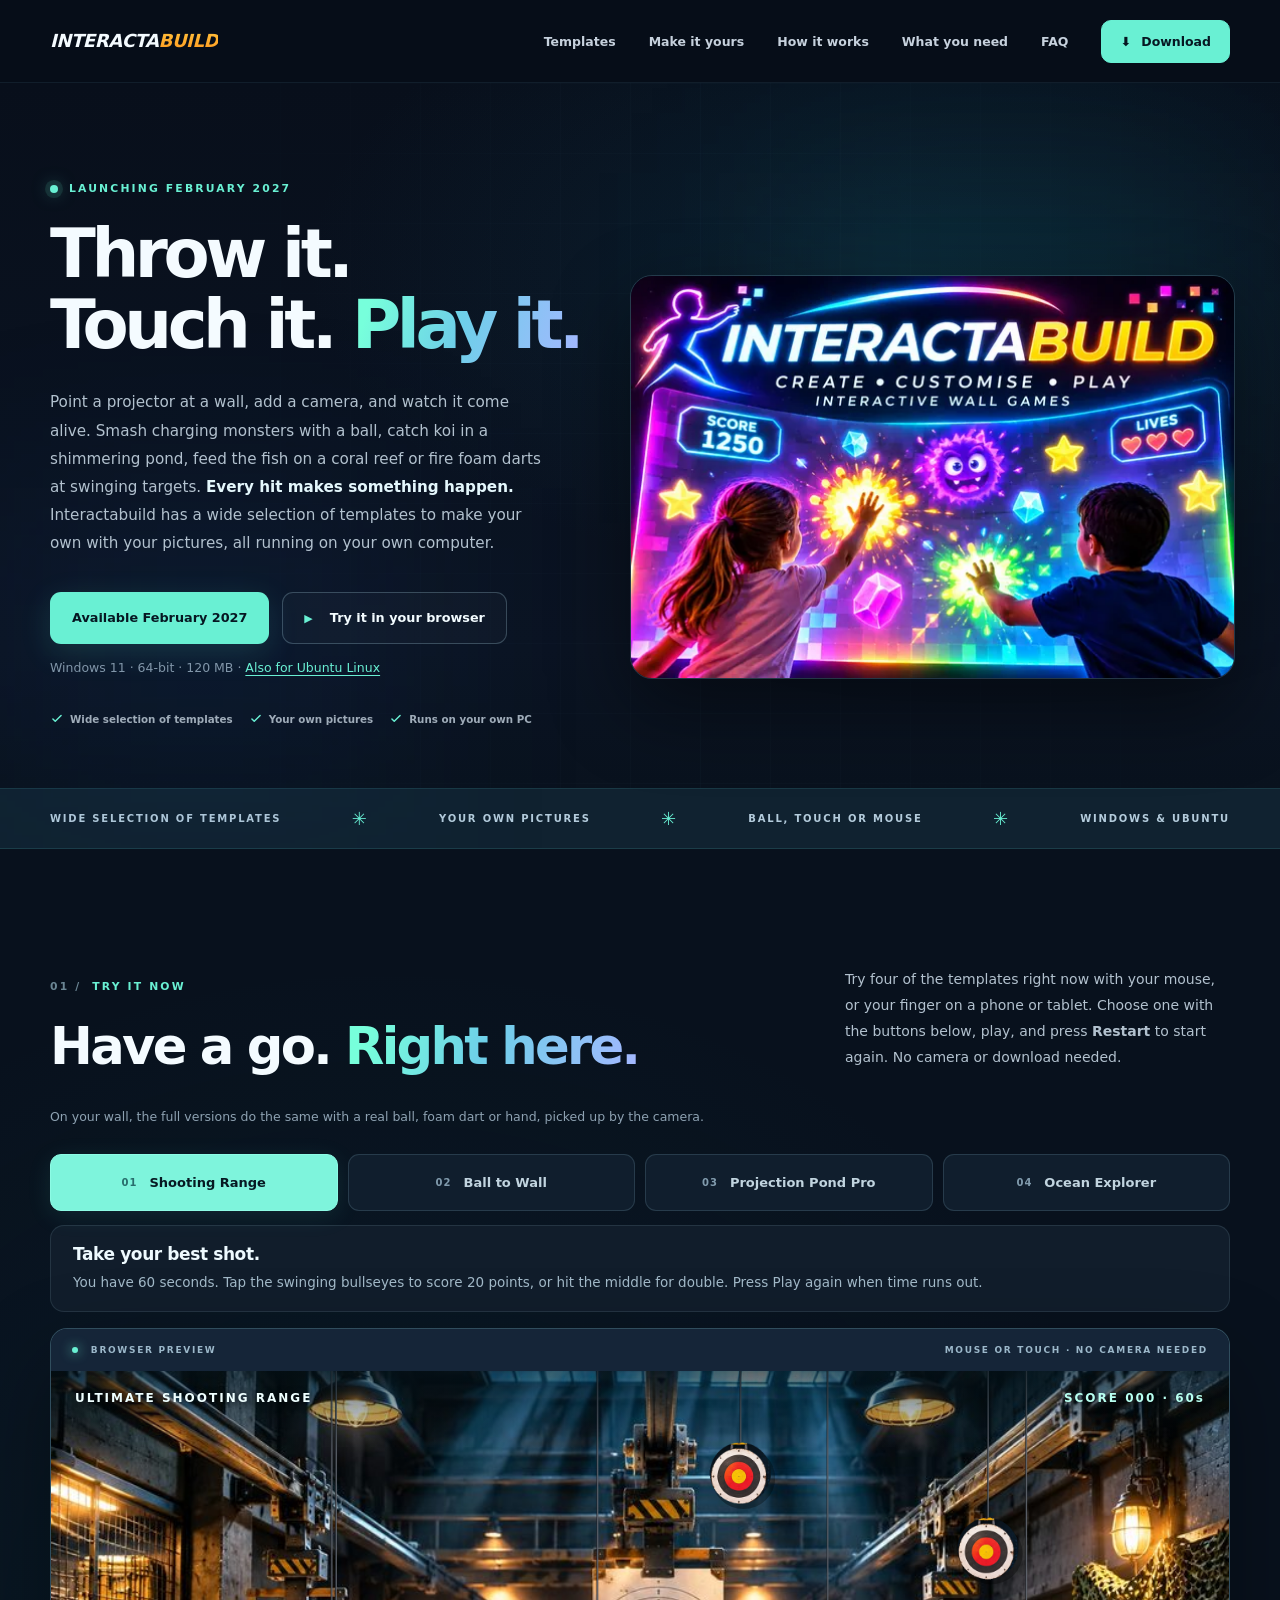
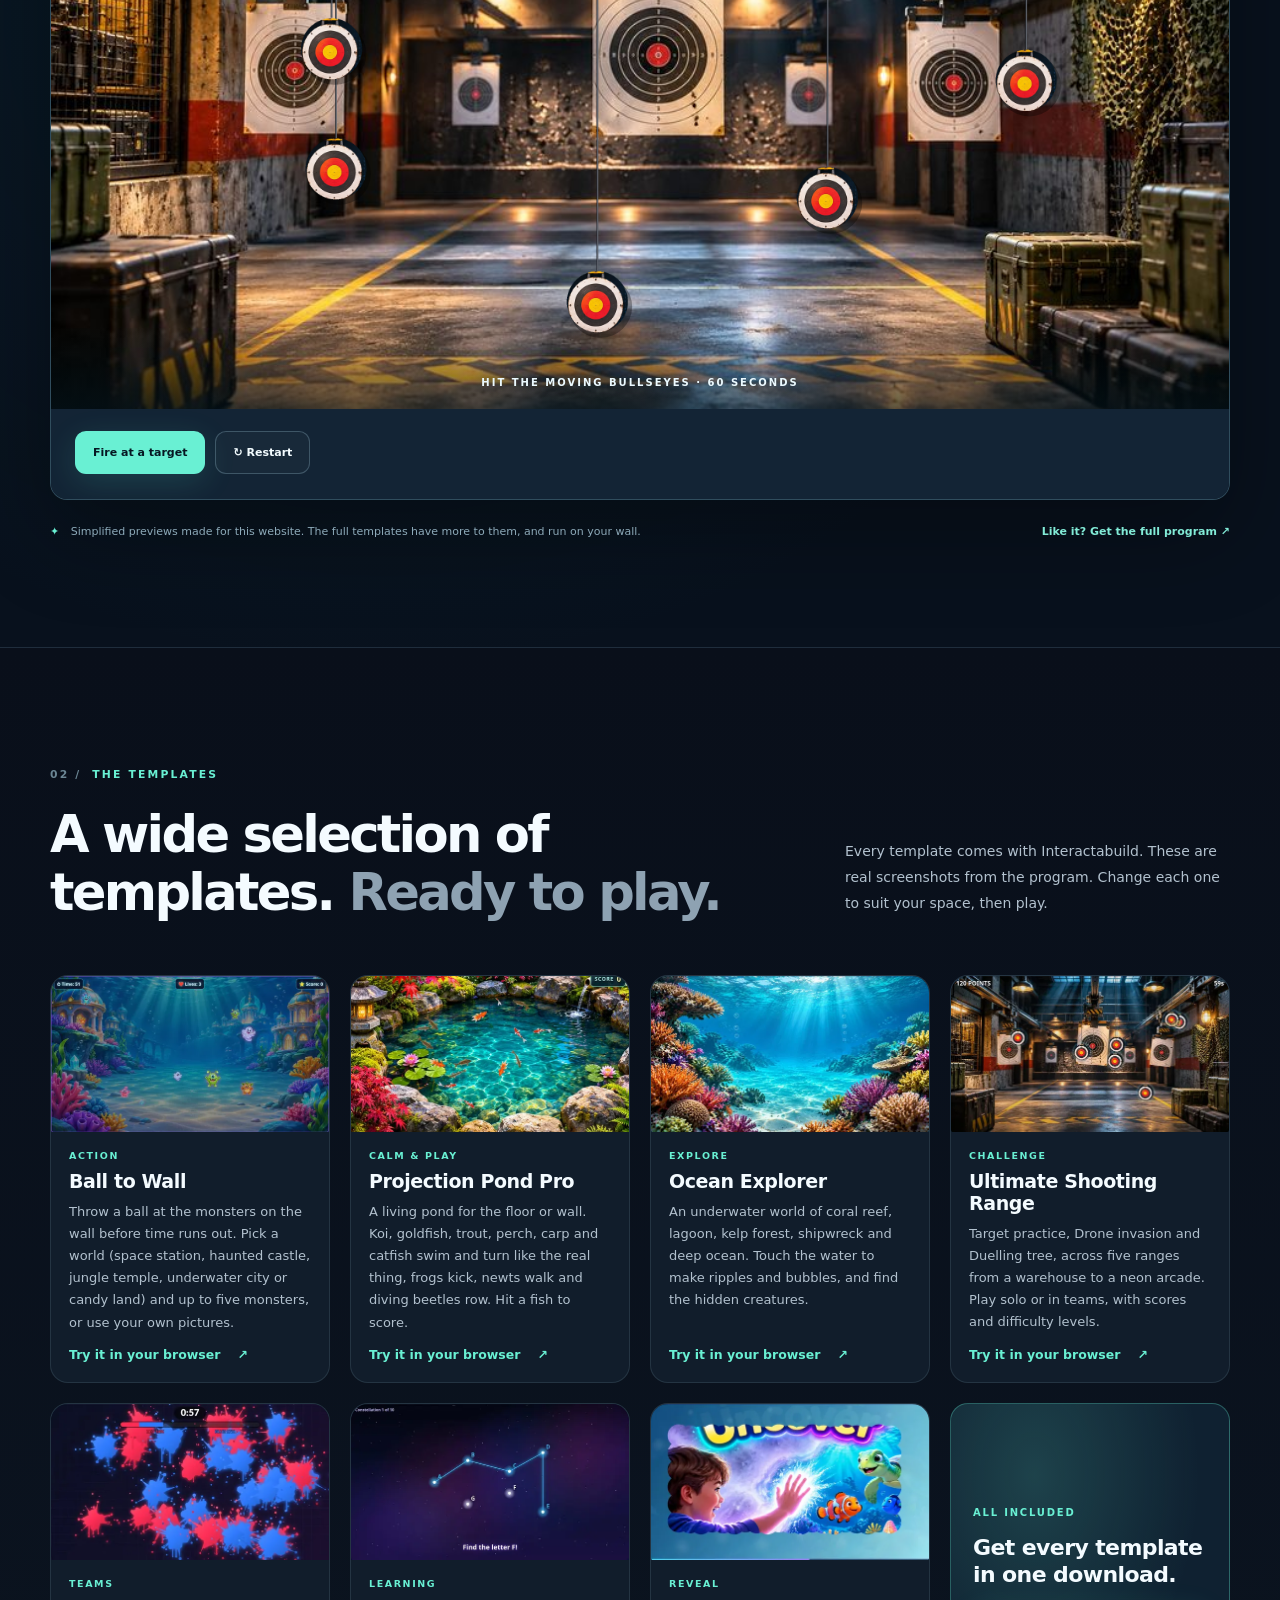
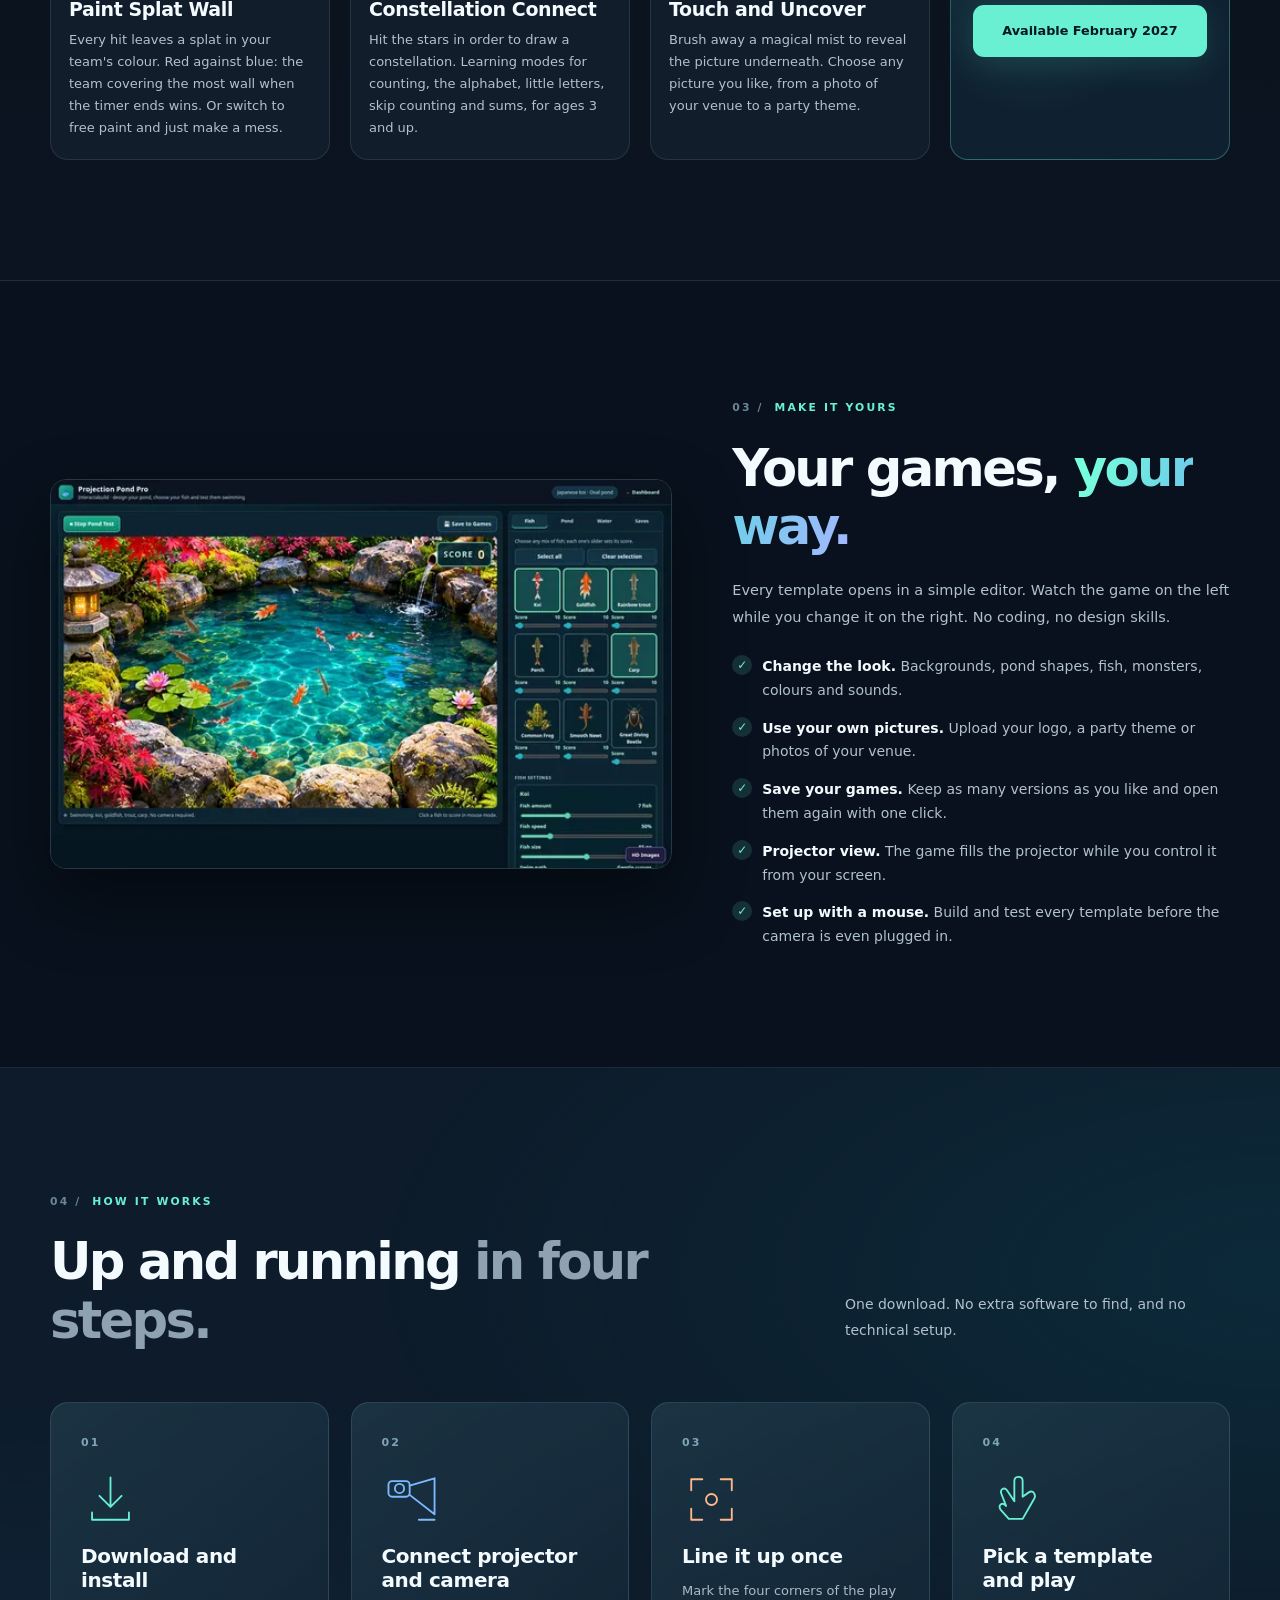
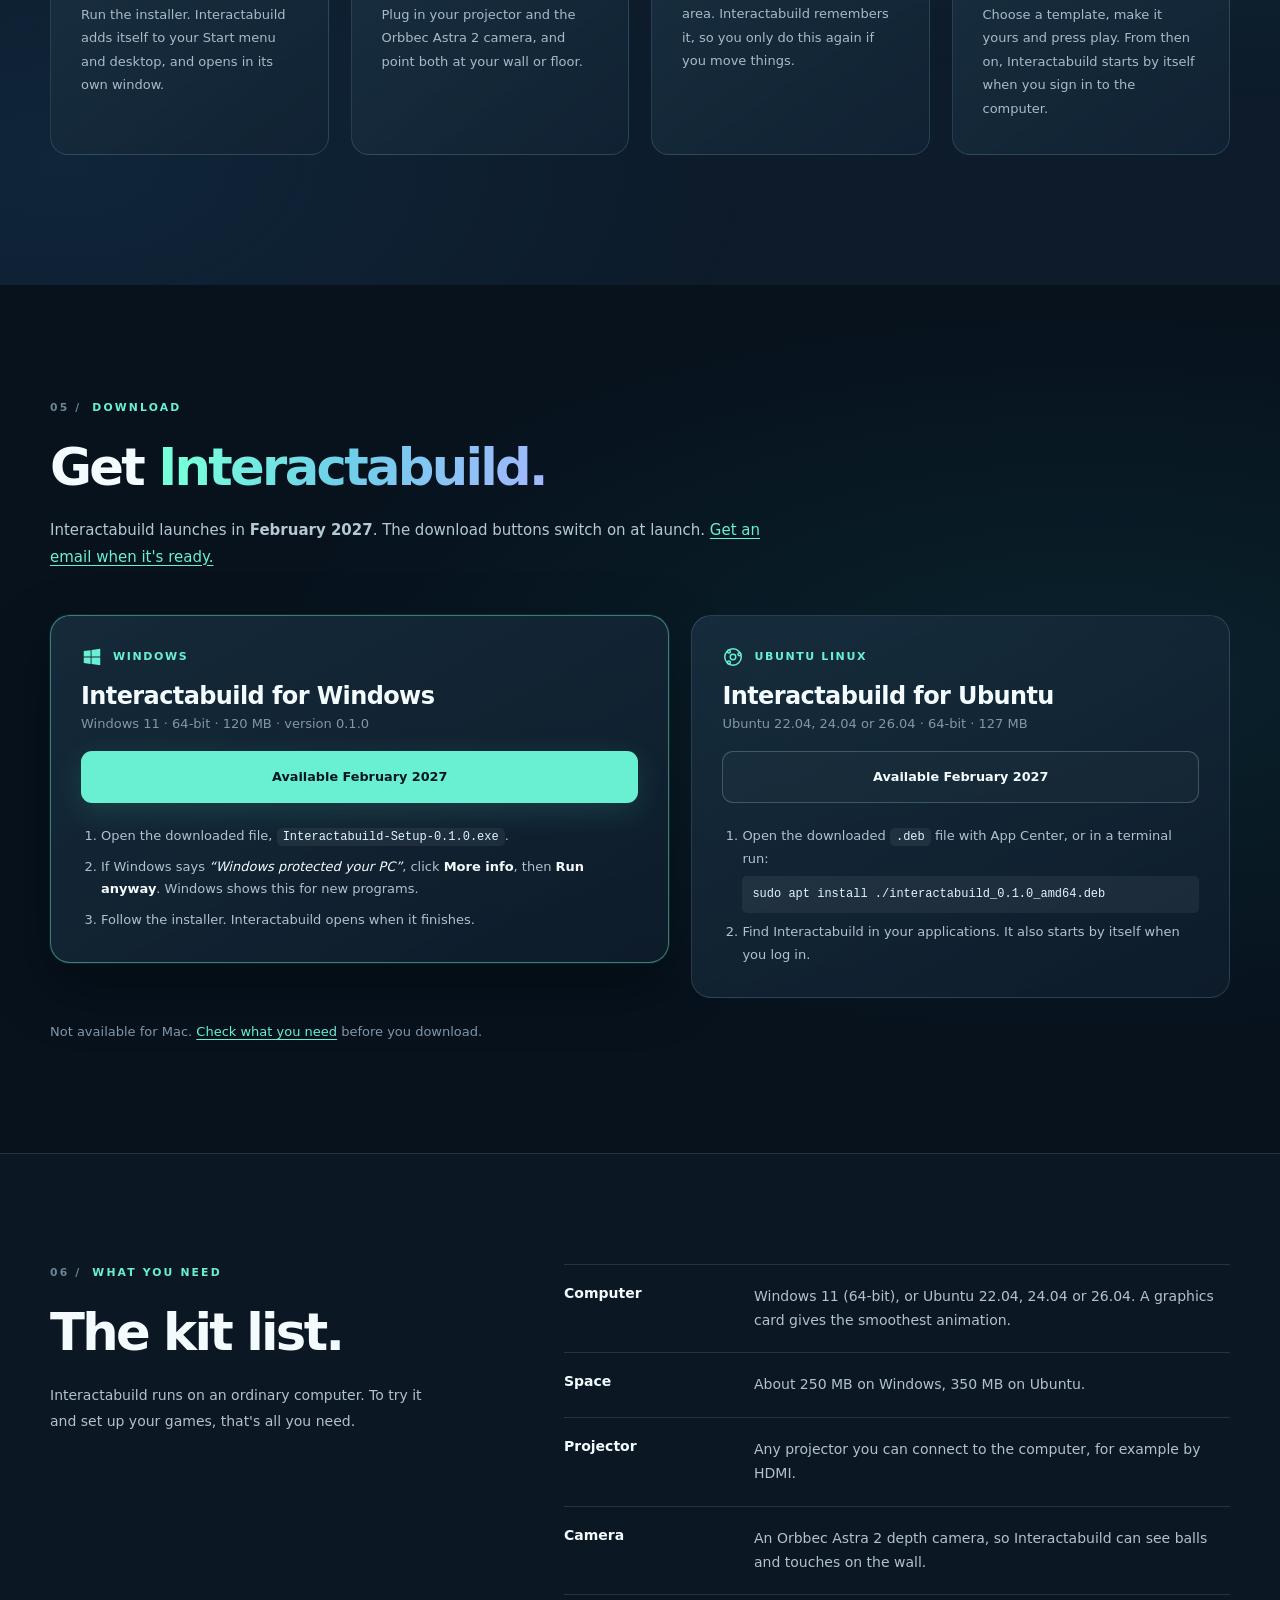
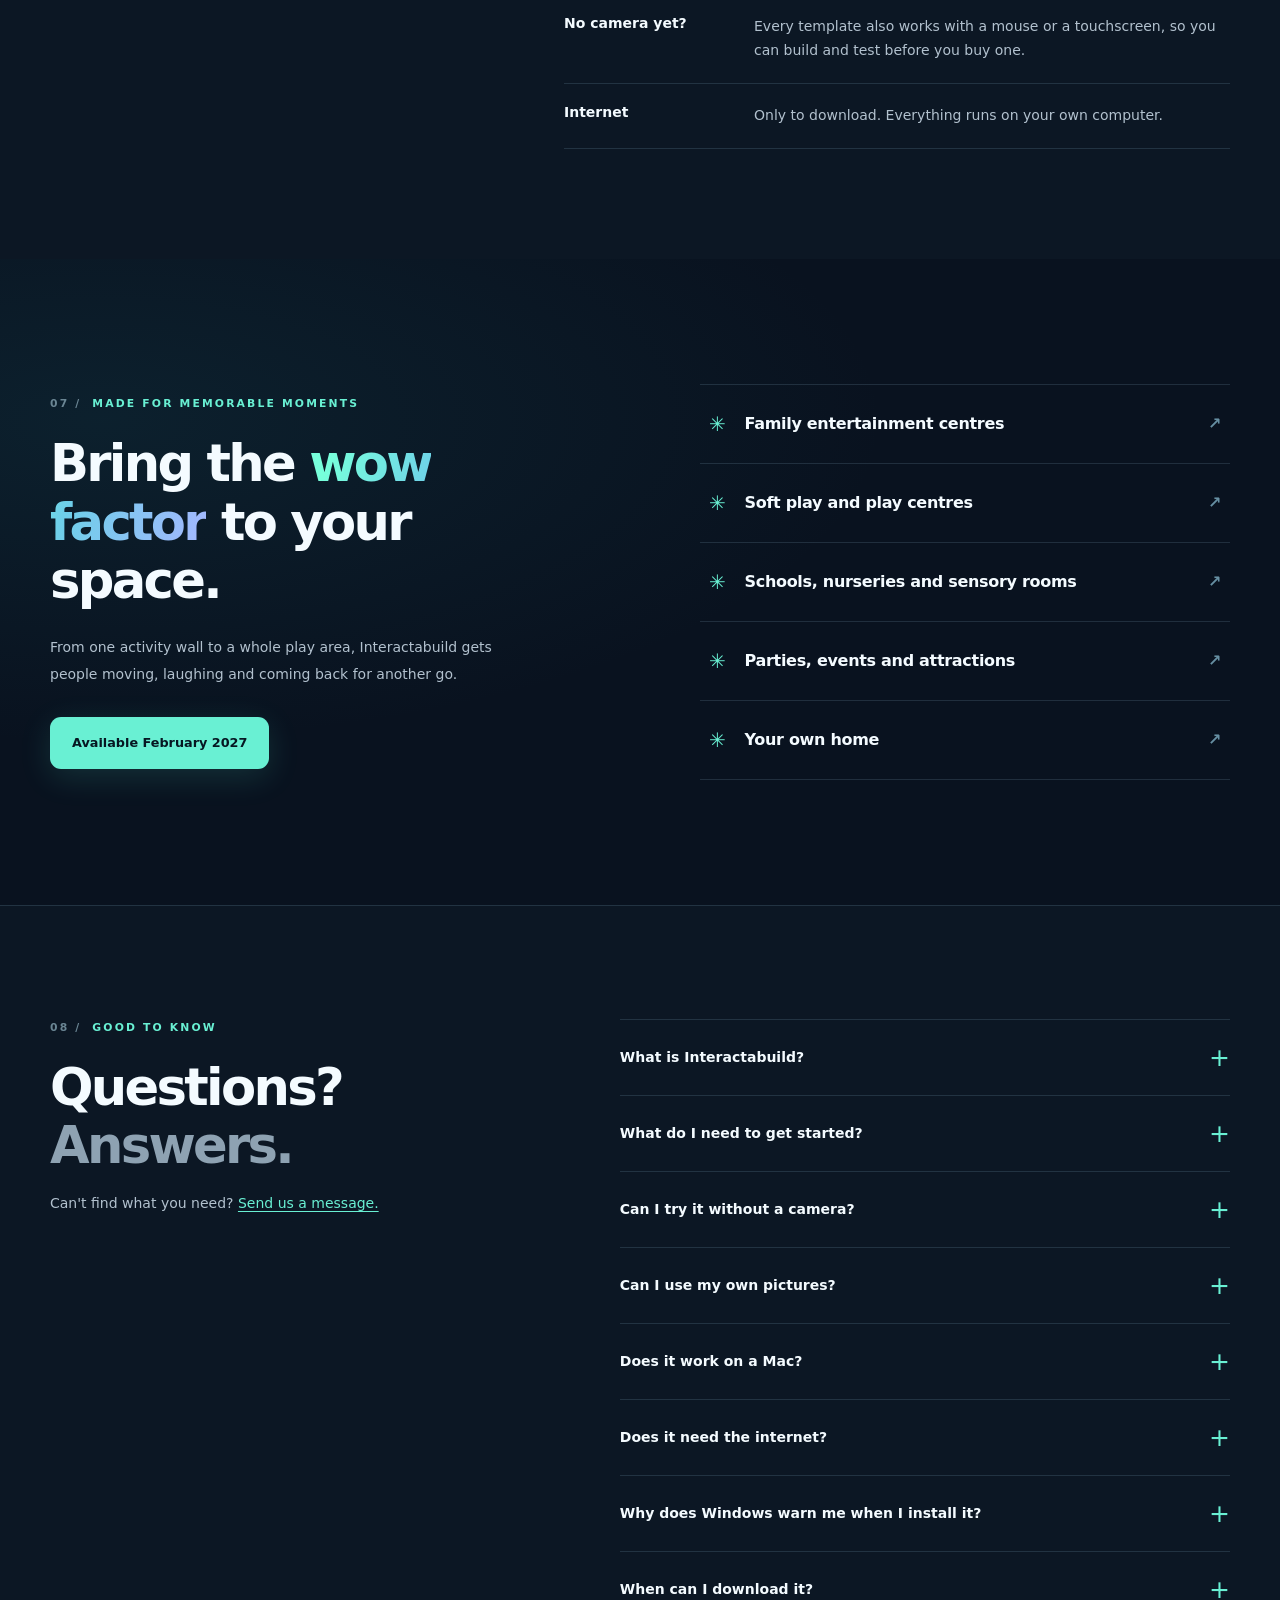
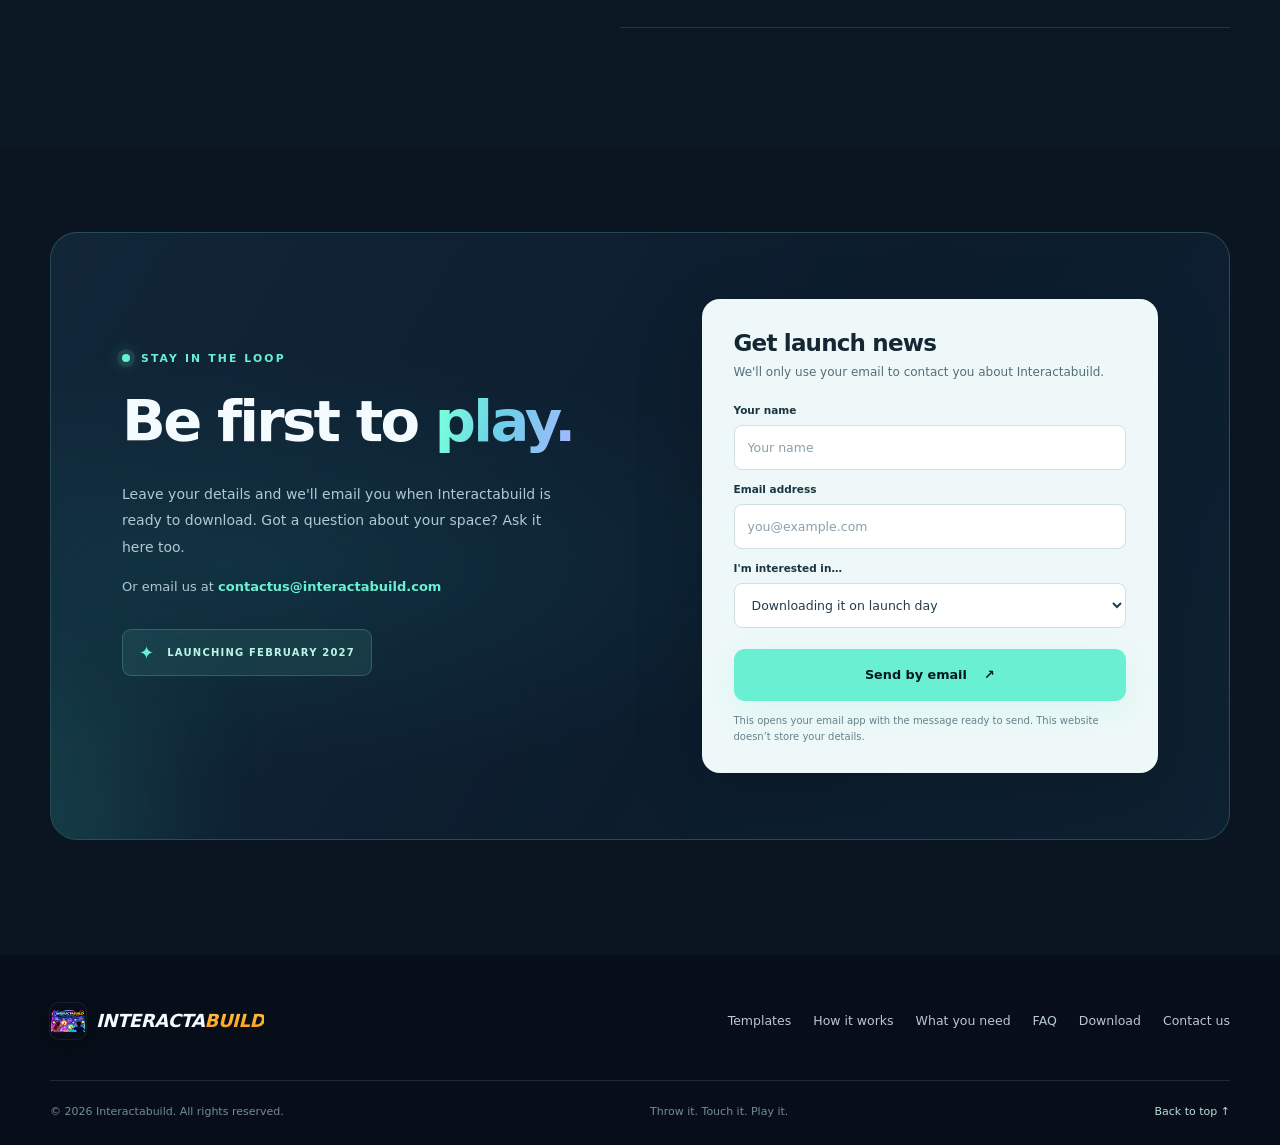
==== index.html @ 85de3cc0 "Have a go: Shooting Range is the first preview and selected by default Co-Authored-By: Claude Opus 5" ====
<!doctype html>
<html lang="en-GB">
<head>
  <meta charset="utf-8">
  <meta name="viewport" content="width=device-width, initial-scale=1">
  <meta name="theme-color" content="#070e19">
  <meta name="description" content="Interactabuild turns a projector and a camera into interactive wall and floor games. A wide selection of ready-made templates, your own pictures, and it runs on your own Windows or Ubuntu PC. Download Interactabuild.">
  <meta property="og:title" content="Interactabuild — Throw it. Touch it. Play it.">
  <meta property="og:description" content="A wide selection of interactive projection templates for your own PC, projector and camera. Download Interactabuild for Windows or Ubuntu.">
  <meta property="og:type" content="website">
  <meta property="og:image" content="assets/artwork.jpg">
  <link rel="icon" href="assets/favicon-64.png" type="image/png">
  <link rel="apple-touch-icon" href="assets/apple-touch-icon.png">
  <link rel="stylesheet" href="styles.css">
  <link rel="stylesheet" href="site.css">
  <title>Interactabuild | Throw it. Touch it. Play it.</title>
  <script src="script.js" defer></script>
  <script src="demos.js" defer></script>
</head>
<body>
  <a class="skip-link" href="#main">Skip to main content</a>
  <div class="site-shell">
    <header class="site-header" id="top">
      <div class="wrap nav-wrap">
        <a href="#top" class="brand" aria-label="Interactabuild home">
          <span class="brand-word">INTERACTA<span class="brand-build">BUILD</span></span>
        </a>
        <nav class="nav-links" id="main-nav" aria-label="Main navigation">
          <a href="#games">Templates</a>
          <a href="#create">Make it yours</a>
          <a href="#how-it-works">How it works</a>
          <a href="#requirements">What you need</a>
          <a href="#faq">FAQ</a>
          <a href="#download" class="nav-contact nav-download"><span aria-hidden="true">⬇</span> Download</a>
        </nav>
        <button class="mobile-toggle" id="mobile-toggle" type="button" aria-controls="main-nav" aria-expanded="false" aria-label="Open menu">
          <span></span><span></span><span></span>
        </button>
      </div>
    </header>

    <main id="main">
      <!-- HERO: one job — get people to the download -->
      <section class="hero section" aria-labelledby="hero-heading">
        <div class="hero-aurora hero-aurora-one" aria-hidden="true"></div>
        <div class="hero-aurora hero-aurora-two" aria-hidden="true"></div>
        <div class="wrap hero-grid">
          <div class="hero-copy">
            <p class="eyebrow"><span class="pulse-dot" aria-hidden="true"></span> <span data-release-label>LAUNCHING FEBRUARY 2027</span></p>
            <h1 id="hero-heading"><span class="nowrap">Throw it.</span> <span class="nowrap">Touch it.</span> <span class="gradient-type nowrap">Play it.</span></h1>
            <p class="hero-intro">Point a projector at a wall, add a camera, and watch it come alive. Smash charging monsters with a ball, catch koi in a shimmering pond, feed the fish on a coral reef or fire foam darts at swinging targets. <strong>Every hit makes something happen.</strong> Interactabuild has a wide selection of templates to make your own with your pictures, all running on your own computer.</p>
            <div class="hero-actions">
              <a class="btn btn-primary btn-download" href="#download" data-download="windows"><span class="dl-icon" aria-hidden="true">⬇</span> <span data-dl-text>Download for Windows</span></a>
              <a class="btn btn-secondary" href="#demos"><span class="play-icon" aria-hidden="true">▶</span> Try it in your browser</a>
            </div>
            <p class="hero-dl-meta" data-dl-meta="windows">Windows 11 · 64-bit · 120 MB · <a href="#download">Also for Ubuntu Linux</a></p>
            <div class="hero-points" aria-label="Key features">
              <span><svg viewBox="0 0 24 24" aria-hidden="true"><path d="m5 12 4 4L19 6"/></svg> Wide selection of templates</span>
              <span><svg viewBox="0 0 24 24" aria-hidden="true"><path d="m5 12 4 4L19 6"/></svg> Your own pictures</span>
              <span><svg viewBox="0 0 24 24" aria-hidden="true"><path d="m5 12 4 4L19 6"/></svg> Runs on your own PC</span>
            </div>
          </div>
          <div class="hero-visual">
            <img class="hero-art" src="assets/artwork.jpg" srcset="assets/artwork-600.webp 600w, assets/artwork-900.webp 900w, assets/artwork-1200.webp 1200w" sizes="(max-width: 900px) min(640px, calc(100vw - 36px)), 46vw" fetchpriority="high" decoding="async" width="1200" height="800" alt="Two children hitting glowing targets on an Interactabuild wall game">
          </div>
        </div>
      </section>

      <section class="statement-strip" aria-label="What Interactabuild gives you">
        <div class="wrap statement-inner"><span>WIDE SELECTION OF TEMPLATES</span><span class="strip-star">✳</span><span>YOUR OWN PICTURES</span><span class="strip-star">✳</span><span>BALL, TOUCH OR MOUSE</span><span class="strip-star">✳</span><span>WINDOWS &amp; UBUNTU</span></div>
      </section>

      <!-- BROWSER DEMOS -->
      <section class="demo-lab section" id="demos" aria-labelledby="demos-heading">
        <div class="wrap">
          <div class="section-top demo-section-top">
            <div><p class="eyebrow"><span class="section-number">01 /</span> TRY IT NOW</p><h2 id="demos-heading">Have a go. <span class="gradient-type">Right here.</span></h2></div>
            <p class="section-intro">Try four of the templates right now with your mouse, or your finger on a phone or tablet. Choose one with the buttons below, play, and press <strong>Restart</strong> to start again. No camera or download needed.</p>
          </div>
          <p class="demo-guide-note">On your wall, the full versions do the same with a real ball, foam dart or hand, picked up by the camera.</p>
          <div class="demo-switcher" role="tablist" aria-label="Choose a template to try">
            <button id="demo-tab-range" type="button" role="tab" aria-selected="true" aria-controls="demo-panel" class="demo-tab is-active" data-demo="range"><span class="demo-tab-num">01</span><span>Shooting Range</span></button>
            <button id="demo-tab-wall" type="button" role="tab" aria-selected="false" aria-controls="demo-panel" tabindex="-1" class="demo-tab" data-demo="wall"><span class="demo-tab-num">02</span><span>Ball to Wall</span></button>
            <button id="demo-tab-pond" type="button" role="tab" aria-selected="false" aria-controls="demo-panel" tabindex="-1" class="demo-tab" data-demo="pond"><span class="demo-tab-num">03</span><span>Projection Pond Pro</span></button>
            <button id="demo-tab-ocean" type="button" role="tab" aria-selected="false" aria-controls="demo-panel" tabindex="-1" class="demo-tab" data-demo="ocean"><span class="demo-tab-num">04</span><span>Ocean Explorer</span></button>
          </div>
          <div class="demo-help demo-help-above" aria-live="polite"><strong id="demo-help-title">Take your best shot.</strong><p id="demo-help-text">You have 60 seconds. Tap the swinging bullseyes to score 20 points, or hit the middle for double. Press Play again when time runs out.</p></div>
          <div id="demo-panel" role="tabpanel" aria-labelledby="demo-tab-range" tabindex="0" class="demo-console">
            <div class="demo-console-top"><span><span class="live-dot"></span> BROWSER PREVIEW</span><span>MOUSE OR TOUCH · NO CAMERA NEEDED</span></div>
            <div class="demo-canvas-wrap">
              <canvas id="experience-canvas" tabindex="0" aria-label="Ultimate Shooting Range preview. Click or tap the moving bullseyes to score points. Keyboard: press Space or Enter to interact.">Your browser needs HTML5 Canvas to show the preview.</canvas>
              <div class="demo-canvas-chrome"><span id="demo-game-name">ULTIMATE SHOOTING RANGE</span><span id="demo-live-metric" aria-live="polite">SCORE 000</span></div>
              <div class="demo-overlay-bottom" id="demo-instruction-line">HIT THE MOVING BULLSEYES · 60 SECONDS</div>
            </div>
            <div class="demo-console-bottom">
              <div class="demo-controls"><button id="demo-interact" class="btn btn-primary demo-action-btn" type="button">Fire at a target</button><button id="demo-restart" class="btn btn-secondary demo-reset-btn" type="button">↻ Restart</button></div>
            </div>
          </div>
          <div class="demo-below"><p><span aria-hidden="true">✦</span> Simplified previews made for this website. The full templates have more to them, and run on your wall.</p><a href="#download" class="demo-product-link">Like it? Get the full program <span aria-hidden="true">↗</span></a></div>
        </div>
      </section>

      <!-- GAMES -->
      <section class="games-section section" id="games" aria-labelledby="games-heading">
        <div class="wrap">
          <div class="section-top">
            <div><p class="eyebrow"><span class="section-number">02 /</span> THE TEMPLATES</p><h2 id="games-heading">A wide selection of templates. <span class="soft-text">Ready to play.</span></h2></div>
            <p class="section-intro">Every template comes with Interactabuild. These are real screenshots from the program. Change each one to suit your space, then play.</p>
          </div>
          <div class="games-grid">
            <article class="game-card">
              <img src="assets/screens/ball_to_wall.jpg" srcset="assets/screens/ball_to_wall-560.webp 560w, assets/screens/ball_to_wall-1120.webp 1120w" sizes="(max-width: 650px) calc(100vw - 36px), (max-width: 1100px) 50vw, 560px" width="1120" height="630" alt="Ball to Wall: monsters in an underwater city" loading="lazy">
              <div class="game-body">
                <span class="game-tag">ACTION</span>
                <h3>Ball to Wall</h3>
                <p>Throw a ball at the monsters on the wall before time runs out. Pick a world (space station, haunted castle, jungle temple, underwater city or candy land) and up to five monsters, or use your own pictures.</p>
                <button class="text-link mini-demo-link" data-demo="wall" type="button">Try it in your browser <span aria-hidden="true">↗</span></button>
              </div>
            </article>
            <article class="game-card">
              <img src="assets/screens/pond.jpg" srcset="assets/screens/pond-560.webp 560w, assets/screens/pond-1120.webp 1120w" sizes="(max-width: 650px) calc(100vw - 36px), (max-width: 1100px) 50vw, 560px" width="1120" height="630" alt="Projection Pond Pro: fish swimming in a Japanese koi pond" loading="lazy">
              <div class="game-body">
                <span class="game-tag">CALM &amp; PLAY</span>
                <h3>Projection Pond Pro</h3>
                <p>A living pond for the floor or wall. Koi, goldfish, trout, perch, carp and catfish swim and turn like the real thing, frogs kick, newts walk and diving beetles row. Hit a fish to score.</p>
                <button class="text-link mini-demo-link" data-demo="pond" type="button">Try it in your browser <span aria-hidden="true">↗</span></button>
              </div>
            </article>
            <article class="game-card">
              <img src="assets/screens/ocean.jpg" srcset="assets/screens/ocean-560.webp 560w, assets/screens/ocean-1120.webp 1120w" sizes="(max-width: 650px) calc(100vw - 36px), (max-width: 1100px) 50vw, 560px" width="1120" height="630" alt="Ocean Explorer: a sunlit coral reef" loading="lazy">
              <div class="game-body">
                <span class="game-tag">EXPLORE</span>
                <h3>Ocean Explorer</h3>
                <p>An underwater world of coral reef, lagoon, kelp forest, shipwreck and deep ocean. Touch the water to make ripples and bubbles, and find the hidden creatures.</p>
                <button class="text-link mini-demo-link" data-demo="ocean" type="button">Try it in your browser <span aria-hidden="true">↗</span></button>
              </div>
            </article>
            <article class="game-card">
              <img src="assets/screens/shooting_range.jpg" srcset="assets/screens/shooting_range-560.webp 560w, assets/screens/shooting_range-1120.webp 1120w" sizes="(max-width: 650px) calc(100vw - 36px), (max-width: 1100px) 50vw, 560px" width="1120" height="630" alt="Ultimate Shooting Range: targets in a warehouse range" loading="lazy">
              <div class="game-body">
                <span class="game-tag">CHALLENGE</span>
                <h3>Ultimate Shooting Range</h3>
                <p>Target practice, Drone invasion and Duelling tree, across five ranges from a warehouse to a neon arcade. Play solo or in teams, with scores and difficulty levels.</p>
                <button class="text-link mini-demo-link" data-demo="range" type="button">Try it in your browser <span aria-hidden="true">↗</span></button>
              </div>
            </article>
            <article class="game-card">
              <img src="assets/screens/paint_splat.jpg" srcset="assets/screens/paint_splat-560.webp 560w, assets/screens/paint_splat-1120.webp 1120w" sizes="(max-width: 650px) calc(100vw - 36px), (max-width: 1100px) 50vw, 560px" width="1120" height="630" alt="Paint Splat Wall: red and blue paint splats covering the wall" loading="lazy">
              <div class="game-body">
                <span class="game-tag">TEAMS</span>
                <h3>Paint Splat Wall</h3>
                <p>Every hit leaves a splat in your team's colour. Red against blue: the team covering the most wall when the timer ends wins. Or switch to free paint and just make a mess.</p>
              </div>
            </article>
            <article class="game-card">
              <img src="assets/screens/constellation.jpg" srcset="assets/screens/constellation-560.webp 560w, assets/screens/constellation-1120.webp 1120w" sizes="(max-width: 650px) calc(100vw - 36px), (max-width: 1100px) 50vw, 560px" width="1120" height="630" alt="Constellation Connect: stars labelled A to G being joined in order" loading="lazy">
              <div class="game-body">
                <span class="game-tag">LEARNING</span>
                <h3>Constellation Connect</h3>
                <p>Hit the stars in order to draw a constellation. Learning modes for counting, the alphabet, little letters, skip counting and sums, for ages 3 and up.</p>
              </div>
            </article>
            <article class="game-card">
              <img src="assets/screens/touch_uncover.jpg" srcset="assets/screens/touch_uncover-560.webp 560w, assets/screens/touch_uncover-1120.webp 1120w" sizes="(max-width: 650px) calc(100vw - 36px), (max-width: 1100px) 50vw, 560px" width="1120" height="630" alt="Touch and Uncover: a hidden picture revealed through the mist" loading="lazy">
              <div class="game-body">
                <span class="game-tag">REVEAL</span>
                <h3>Touch and Uncover</h3>
                <p>Brush away a magical mist to reveal the picture underneath. Choose any picture you like, from a photo of your venue to a party theme.</p>
              </div>
            </article>
            <a class="game-card game-card-cta" href="#download">
              <span class="cta-kicker">ALL INCLUDED</span>
              <strong>Get every template in one download.</strong>
              <span class="btn btn-primary btn-download" data-download="windows"><span class="dl-icon" aria-hidden="true">⬇</span> <span data-dl-text>Download for Windows</span></span>
            </a>
          </div>
        </div>
      </section>

      <!-- MAKE IT YOURS -->
      <section class="create-section section" id="create" aria-labelledby="create-heading">
        <div class="wrap create-grid">
          <figure class="create-shot">
            <img src="assets/screens/editor.jpg" srcset="assets/screens/editor-560.webp 560w, assets/screens/editor-1120.webp 1120w" sizes="(max-width: 900px) calc(100vw - 36px), 55vw" width="1440" height="900" alt="The Interactabuild editor for Projection Pond Pro, with the pond on the left and settings on the right" loading="lazy">
          </figure>
          <div class="create-copy">
            <p class="eyebrow"><span class="section-number">03 /</span> MAKE IT YOURS</p>
            <h2 id="create-heading">Your games, <span class="gradient-type">your way.</span></h2>
            <p>Every template opens in a simple editor. Watch the game on the left while you change it on the right. No coding, no design skills.</p>
            <ul class="tick-list">
              <li><strong>Change the look.</strong> Backgrounds, pond shapes, fish, monsters, colours and sounds.</li>
              <li><strong>Use your own pictures.</strong> Upload your logo, a party theme or photos of your venue.</li>
              <li><strong>Save your games.</strong> Keep as many versions as you like and open them again with one click.</li>
              <li><strong>Projector view.</strong> The game fills the projector while you control it from your screen.</li>
              <li><strong>Set up with a mouse.</strong> Build and test every template before the camera is even plugged in.</li>
            </ul>
          </div>
        </div>
      </section>

      <!-- HOW IT WORKS -->
      <section class="how-section section" id="how-it-works" aria-labelledby="how-heading">
        <div class="how-pattern" aria-hidden="true"></div>
        <div class="wrap">
          <div class="section-top how-top"><div><p class="eyebrow"><span class="section-number">04 /</span> HOW IT WORKS</p><h2 id="how-heading">Up and running <span class="soft-text">in four steps.</span></h2></div><p class="section-intro">One download. No extra software to find, and no technical setup.</p></div>
          <div class="steps-grid steps-four">
            <div class="step-card"><div class="step-number">01</div><div class="step-icon" aria-hidden="true"><svg viewBox="0 0 64 64"><path d="M32 8v32M20 28l12 12 12-12M12 46v8h40v-8"/></svg></div><h3>Download and install</h3><p>Run the installer. Interactabuild adds itself to your Start menu and desktop, and opens in its own window.</p></div>
            <div class="step-card"><div class="step-number">02</div><div class="step-icon" aria-hidden="true"><svg viewBox="0 0 64 64"><rect x="7" y="12" width="23" height="17" rx="4"/><circle cx="19" cy="20" r="5"/><path d="m30 17 27-8v39L30 27M40 54h17"/></svg></div><h3>Connect projector and camera</h3><p>Plug in your projector and the Orbbec Astra 2 camera, and point both at your wall or floor.</p></div>
            <div class="step-card"><div class="step-number">03</div><div class="step-icon" aria-hidden="true"><svg viewBox="0 0 64 64"><path d="M10 10h12M10 10v12M54 10H42M54 10v12M10 54h12M10 54V42M54 54H42M54 54V42"/><circle cx="32" cy="32" r="6"/></svg></div><h3>Line it up once</h3><p>Mark the four corners of the play area. Interactabuild remembers it, so you only do this again if you move things.</p></div>
            <div class="step-card"><div class="step-number">04</div><div class="step-icon" aria-hidden="true"><svg viewBox="0 0 64 64"><path d="m25 39-5-13c-2-5 3-8 6-4l8 12V12c0-6 9-6 9 0v17l7-5c5-3 8 4 5 8L43 53H28l-9-10c-3-5 2-9 6-4Z"/></svg></div><h3>Pick a template and play</h3><p>Choose a template, make it yours and press play. From then on, Interactabuild starts by itself when you sign in to the computer.</p></div>
          </div>
        </div>
      </section>

      <!-- DOWNLOAD: the main goal of the page -->
      <section class="download-section section" id="download" aria-labelledby="download-heading">
        <div class="wrap">
          <div class="download-head">
            <p class="eyebrow"><span class="section-number">05 /</span> DOWNLOAD</p>
            <h2 id="download-heading">Get <span class="gradient-type">Interactabuild.</span></h2>
            <p class="download-lead" data-release-lead>Interactabuild launches in <strong>February 2027</strong>. The download buttons switch on at launch. <a href="#notify">Get an email when it's ready.</a></p>
          </div>
          <div class="download-cards">
            <article class="dl-card dl-card-main">
              <div class="dl-os"><svg viewBox="0 0 24 24" aria-hidden="true"><path d="M3 5.5 10.5 4.5v7H3zM11.5 4.4 21 3v8.5h-9.5zM3 12.5h7.5v7L3 18.5zM11.5 12.5H21V21l-9.5-1.4z"/></svg><span>Windows</span></div>
              <h3>Interactabuild for Windows</h3>
              <p class="dl-spec">Windows 11 · 64-bit · <span data-dl-size="windows">120 MB</span> · version <span data-dl-version>0.1.0</span></p>
              <a class="btn btn-primary btn-download btn-wide" href="#notify" data-download="windows"><span class="dl-icon" aria-hidden="true">⬇</span> <span data-dl-text>Download for Windows</span></a>
              <ol class="dl-steps">
                <li>Open the downloaded file, <code>Interactabuild-Setup-<span data-dl-version>0.1.0</span>.exe</code>.</li>
                <li>If Windows says <em>“Windows protected your PC”</em>, click <strong>More info</strong>, then <strong>Run anyway</strong>. Windows shows this for new programs.</li>
                <li>Follow the installer. Interactabuild opens when it finishes.</li>
              </ol>
            </article>
            <article class="dl-card">
              <div class="dl-os"><svg viewBox="0 0 24 24" aria-hidden="true"><circle cx="12" cy="12" r="9"/><circle cx="12" cy="12" r="3"/><circle cx="19" cy="9" r="1.6"/><circle cx="7.5" cy="18" r="1.6"/><circle cx="7.5" cy="6" r="1.6"/></svg><span>Ubuntu Linux</span></div>
              <h3>Interactabuild for Ubuntu</h3>
              <p class="dl-spec">Ubuntu 22.04, 24.04 or 26.04 · 64-bit · <span data-dl-size="linux">127 MB</span></p>
              <a class="btn btn-secondary btn-download btn-wide" href="#notify" data-download="linux"><span class="dl-icon" aria-hidden="true">⬇</span> <span data-dl-text>Download for Ubuntu</span></a>
              <ol class="dl-steps">
                <li>Open the downloaded <code>.deb</code> file with App Center, or in a terminal run:<code class="cmd">sudo apt install ./interactabuild_<span data-dl-version>0.1.0</span>_amd64.deb</code></li>
                <li>Find Interactabuild in your applications. It also starts by itself when you log in.</li>
              </ol>
            </article>
          </div>
          <p class="dl-note">Not available for Mac. <a href="#requirements">Check what you need</a> before you download.</p>
        </div>
      </section>

      <!-- REQUIREMENTS -->
      <section class="req-section section" id="requirements" aria-labelledby="req-heading">
        <div class="wrap req-grid">
          <div>
            <p class="eyebrow"><span class="section-number">06 /</span> WHAT YOU NEED</p>
            <h2 id="req-heading">The kit list.</h2>
            <p class="section-intro">Interactabuild runs on an ordinary computer. To try it and set up your games, that's all you need.</p>
          </div>
          <dl class="req-list">
            <div><dt>Computer</dt><dd>Windows 11 (64-bit), or Ubuntu 22.04, 24.04 or 26.04. A graphics card gives the smoothest animation.</dd></div>
            <div><dt>Space</dt><dd>About 250 MB on Windows, 350 MB on Ubuntu.</dd></div>
            <div><dt>Projector</dt><dd>Any projector you can connect to the computer, for example by HDMI.</dd></div>
            <div><dt>Camera</dt><dd>An Orbbec Astra 2 depth camera, so Interactabuild can see balls and touches on the wall.</dd></div>
            <div><dt>No camera yet?</dt><dd>Every template also works with a mouse or a touchscreen, so you can build and test before you buy one.</dd></div>
            <div><dt>Internet</dt><dd>Only to download. Everything runs on your own computer.</dd></div>
          </dl>
        </div>
      </section>

      <!-- WHO IT'S FOR -->
      <section class="audience-section section" id="for-whom" aria-labelledby="audience-heading"><div class="wrap audience-grid"><div class="audience-copy"><p class="eyebrow"><span class="section-number">07 /</span> MADE FOR MEMORABLE MOMENTS</p><h2 id="audience-heading">Bring the <span class="gradient-type">wow factor</span> to your space.</h2><p>From one activity wall to a whole play area, Interactabuild gets people moving, laughing and coming back for another go.</p><a href="#download" class="btn btn-primary btn-download" data-download="windows"><span class="dl-icon" aria-hidden="true">⬇</span> <span data-dl-text>Download for Windows</span></a></div><div class="audience-list" aria-label="Where Interactabuild works well"><div><span class="audience-icon">✳</span><span>Family entertainment centres</span><span aria-hidden="true">↗</span></div><div><span class="audience-icon">✳</span><span>Soft play and play centres</span><span aria-hidden="true">↗</span></div><div><span class="audience-icon">✳</span><span>Schools, nurseries and sensory rooms</span><span aria-hidden="true">↗</span></div><div><span class="audience-icon">✳</span><span>Parties, events and attractions</span><span aria-hidden="true">↗</span></div><div><span class="audience-icon">✳</span><span>Your own home</span><span aria-hidden="true">↗</span></div></div></div></section>

      <!-- FAQ -->
      <section class="faq-section section" id="faq" aria-labelledby="faq-heading"><div class="wrap faq-grid"><div><p class="eyebrow"><span class="section-number">08 /</span> GOOD TO KNOW</p><h2 id="faq-heading">Questions? <span class="soft-text">Answers.</span></h2><p class="faq-side">Can't find what you need? <a href="#notify">Send us a message.</a></p></div><div class="faq-list">
        <details><summary>What is Interactabuild? <span aria-hidden="true">+</span></summary><p>A program for your computer that turns a projected wall or floor into interactive games. A camera watches the wall, so the games react when someone throws a ball at it or touches it. It comes with a wide selection of ready-made templates that you can change and save.</p></details>
        <details><summary>What do I need to get started? <span aria-hidden="true">+</span></summary><p>A Windows 11 or Ubuntu computer, a projector, and an Orbbec Astra 2 camera for ball and touch play. <a href="#requirements">See the full kit list.</a></p></details>
        <details><summary>Can I try it without a camera? <span aria-hidden="true">+</span></summary><p>Yes. Every template works with a mouse or a touchscreen, so you can download Interactabuild, build your games and test them before you buy the camera.</p></details>
        <details><summary>Can I use my own pictures? <span aria-hidden="true">+</span></summary><p>Yes. Upload your own backgrounds and monsters for Ball to Wall, your own hidden pictures for Touch and Uncover, and more. Your pictures stay on your computer.</p></details>
        <details><summary>Does it work on a Mac? <span aria-hidden="true">+</span></summary><p>Not at the moment. Interactabuild is for Windows 11 and Ubuntu Linux.</p></details>
        <details><summary>Does it need the internet? <span aria-hidden="true">+</span></summary><p>Only to download it. Interactabuild and your games run entirely on your own computer.</p></details>
        <details><summary>Why does Windows warn me when I install it? <span aria-hidden="true">+</span></summary><p>Windows shows “Windows protected your PC” for programs it hasn't seen many times before. Click <strong>More info</strong>, then <strong>Run anyway</strong>. Only download Interactabuild from this website.</p></details>
        <details><summary>When can I download it? <span aria-hidden="true">+</span></summary><p data-release-faq>Interactabuild launches in February 2027. <a href="#notify">Leave your email</a> and we'll tell you the moment it's ready.</p></details>
      </div></div></section>

      <!-- NOTIFY / CONTACT -->
      <section class="contact-section section" id="notify" aria-labelledby="contact-heading"><div class="wrap contact-panel"><div class="contact-glow" aria-hidden="true"></div><div class="contact-copy"><p class="eyebrow"><span class="pulse-dot" aria-hidden="true"></span> STAY IN THE LOOP</p><h2 id="contact-heading">Be first to <span class="gradient-type">play.</span></h2><p>Leave your details and we'll email you when Interactabuild is ready to download. Got a question about your space? Ask it here too.</p><p class="contact-direct">Or email us at <a href="mailto:contactus@interactabuild.com">contactus@interactabuild.com</a></p><div class="launch-pill"><span aria-hidden="true">✦</span> <span data-release-pill>LAUNCHING FEBRUARY 2027</span></div></div><form id="interest-form" class="contact-form"><h3>Get launch news</h3><p class="form-subtitle">We'll only use your email to contact you about Interactabuild.</p><label for="name">Your name</label><input id="name" name="name" type="text" autocomplete="name" placeholder="Your name" required maxlength="120"><label for="email">Email address</label><input id="email" name="email" type="email" autocomplete="email" placeholder="you@example.com" required maxlength="200"><label for="interest">I'm interested in…</label><select id="interest" name="interest"><option>Downloading it on launch day</option><option>Using it at my venue</option><option>Using it at home</option><option>Asking a question</option></select><button type="submit" class="btn btn-primary form-submit">Keep me posted <span aria-hidden="true">↗</span></button><p class="form-privacy">This website doesn't store your details.</p><div id="form-status" role="status" aria-live="polite" hidden></div><button type="button" id="copy-enquiry" class="copy-enquiry" hidden>Copy message text</button></form></div></section>
    </main>

    <footer class="site-footer"><div class="wrap footer-top"><a href="#top" class="brand footer-brand" aria-label="Interactabuild home"><img class="brand-logo" src="assets/favicon-64.png" alt="" width="36" height="36"><span class="brand-word">INTERACTA<span class="brand-build">BUILD</span></span></a><nav class="footer-nav" aria-label="Footer"><a href="#games">Templates</a><a href="#how-it-works">How it works</a><a href="#requirements">What you need</a><a href="#faq">FAQ</a><a href="#download">Download</a><a href="mailto:contactus@interactabuild.com">Contact us</a></nav></div><div class="wrap footer-bottom"><span>© <span id="year">2026</span> Interactabuild. All rights reserved.</span><span>Throw it. Touch it. Play it.</span><a href="#top">Back to top ↑</a></div></footer>
  </div>
</body>
</html>
---- styles.css ----
:root{--bg:#070e19;--bg2:#0c1725;--panel:#101c2b;--line:rgba(160,209,230,.15);--white:#f4fbff;--text:#b2c1ce;--muted:#8196a9;--aqua:#69f0d3;--blue:#7dbbff;--orange:#ffad77;--radius:22px;--ease:cubic-bezier(.22,1,.36,1)}
*,*::before,*::after{box-sizing:border-box}html{scroll-behavior:smooth;scroll-padding-top:95px}body{margin:0;min-width:320px;font-family:Inter,"Aptos",system-ui,-apple-system,BlinkMacSystemFont,"Segoe UI",Arial,sans-serif;color:var(--white);background:var(--bg);-webkit-font-smoothing:antialiased}a{color:inherit;text-decoration:none}button,input,select{font:inherit}button{cursor:pointer}img,svg{max-width:100%}button:focus-visible,a:focus-visible,input:focus-visible,select:focus-visible,summary:focus-visible{outline:3px solid var(--aqua);outline-offset:4px}.skip-link{position:absolute;top:-100px;left:10px;background:#fff;color:#000;padding:12px;z-index:150}.skip-link:focus{top:10px}.site-shell{overflow:hidden}.wrap{width:min(1180px,calc(100% - 80px));margin:0 auto}.section{position:relative}.site-header{height:83px;position:sticky;top:0;z-index:80;border-bottom:1px solid rgba(120,173,205,.1);background:rgba(7,14,25,.91);backdrop-filter:blur(22px);-webkit-backdrop-filter:blur(22px)}.nav-wrap{height:100%;display:flex;align-items:center;justify-content:space-between;gap:28px}.brand{display:inline-flex;align-items:center;gap:10px;flex-shrink:0}.brand-word{font-size:18px;font-weight:900;letter-spacing:-.85px;line-height:1}.brand-a{color:var(--aqua)}.brand-period{color:var(--aqua)}.brand-mark{width:34px;height:34px;position:relative;display:grid;grid-template-columns:1fr 1fr;grid-template-rows:1fr 1fr;gap:3px;transform:rotate(-12deg)}.brand-mark span{border-radius:3px;background:var(--aqua)}.brand-mark span:nth-child(2){background:#74abff}.brand-mark span:nth-child(3){background:#76baf3}.brand-mark span:nth-child(4){background:#4bdfce}.nav-links{display:flex;align-items:center;gap:33px;font-size:12.5px;font-weight:650;color:#c6d1dd}.nav-links>a:not(.nav-contact):hover{color:var(--aqua)}.nav-contact{border:1px solid rgba(119,245,217,.45);border-radius:10px;padding:13px 18px;color:#d8fff2;transition:background .2s,border-color .2s}.nav-contact:hover{background:rgba(105,240,211,.11);border-color:var(--aqua)}.nav-contact span{margin-left:8px}.mobile-toggle{display:none;background:transparent;border:0;padding:10px}.mobile-toggle span{display:block;width:24px;height:2px;background:#fff;margin:5px 0;border-radius:2px}
.eyebrow{font-size:10.8px;letter-spacing:2.15px;font-weight:800;color:var(--aqua);display:flex;gap:11px;align-items:center;line-height:1.6;margin:0 0 22px}.pulse-dot,.live-dot{height:8px;width:8px;display:inline-block;background:var(--aqua);border-radius:50%;box-shadow:0 0 0 5px rgba(105,240,211,.11),0 0 17px rgba(105,240,211,.6);flex-shrink:0}.hero{min-height:705px;padding:97px 0 0;background:radial-gradient(ellipse 50% 50% at 69% 26%,rgba(18,82,107,.22),transparent 90%),linear-gradient(180deg,#080f1b,#0b1423 80%,#09121e);isolation:isolate}.hero::before{content:"";position:absolute;inset:0;z-index:-1;opacity:.22;background-image:linear-gradient(rgba(114,171,199,.12) 1px,transparent 1px),linear-gradient(90deg,rgba(114,171,199,.12) 1px,transparent 1px);background-size:70px 70px;mask-image:linear-gradient(90deg,transparent 10%,black 55%,transparent)}.hero-aurora{position:absolute;filter:blur(90px);pointer-events:none;z-index:-1}.hero-aurora-one{width:450px;height:350px;right:4%;top:90px;background:rgba(15,125,137,.14)}.hero-aurora-two{width:400px;height:300px;left:0;bottom:0;background:rgba(20,67,130,.12)}.hero-grid{display:grid;grid-template-columns:47% 53%;gap:5px;align-items:center}.hero-copy{position:relative;z-index:2;padding-bottom:48px}.hero h1{font-size:clamp(51px,5.25vw,78px);line-height:1.05;letter-spacing:-4.4px;max-width:640px;margin:0 0 28px;font-weight:860}.gradient-type{background:linear-gradient(108deg,#77ffdb 9%,#6ecfe9 48%,#a5b7ff 100%);-webkit-background-clip:text;background-clip:text;color:transparent}.hero-intro{font-size:15.2px;line-height:1.85;color:var(--text);max-width:495px;margin:0}.hero-intro strong{color:#e4f7fc;font-weight:700}.hero-actions{margin-top:35px;display:flex;align-items:center;gap:13px;flex-wrap:wrap}.btn{display:inline-flex;align-items:center;justify-content:center;gap:17px;min-height:52px;border-radius:11px;padding:14px 21px;font-size:12.8px;font-weight:800;border:1px solid transparent;transition:transform .25s var(--ease),background .25s,box-shadow .25s;line-height:1.2}.btn:hover{transform:translateY(-2px)}.btn-primary{background:var(--aqua);color:#061722;box-shadow:0 8px 32px rgba(86,238,209,.14)}.btn-primary:hover{background:#a2ffe6;box-shadow:0 12px 40px rgba(86,238,209,.25)}.btn-secondary{border-color:rgba(174,220,235,.25);background:rgba(255,255,255,.025);color:#f3fcff}.btn-secondary:hover{background:rgba(255,255,255,.085)}.play-icon{color:var(--aqua);font-size:11px}.hero-points{display:flex;align-items:center;gap:16px;flex-wrap:wrap;margin-top:37px}.hero-points span{display:flex;gap:6px;align-items:center;color:#9facb9;font-size:10.3px;font-weight:660;white-space:nowrap}.hero-points svg{width:14px;height:14px;fill:none;stroke:var(--aqua);stroke-width:2.5;stroke-linecap:round;stroke-linejoin:round}
.hero-display{height:518px;position:relative;perspective:1000px;transform:translateX(12px)}.projection-frame{position:absolute;left:18px;top:34px;width:calc(100% - 33px);height:405px;z-index:3;border-radius:14px;background:#111d2e;border:1px solid rgba(164,228,247,.34);box-shadow:0 0 0 9px rgba(78,139,179,.055),0 27px 80px rgba(0,0,0,.65),inset 0 2px rgba(255,255,255,.08);transform:rotateY(-6deg) rotateX(2deg);transform-origin:center center;overflow:hidden}.frame-top,.frame-bottom{height:35px;display:flex;align-items:center;justify-content:space-between;padding:0 14px;background:#132335;color:#91b1be;font-size:9px;font-weight:800;letter-spacing:1.4px}.frame-top .live-dot{width:5px;height:5px;margin-right:4px;box-shadow:0 0 10px var(--aqua)}.frame-controls{display:flex;gap:5px}.frame-controls i{width:6px;height:6px;border-radius:50%;background:#507389}.frame-controls i:first-child{background:#75bfae}.frame-controls i:nth-child(2){background:#bf9c64}.play-wall{height:calc(100% - 70px);position:relative;overflow:hidden;background:radial-gradient(ellipse at 50% 65%,#164874 0%,#103351 34%,#0a1c33 75%,#081526 100%)}.play-wall::before{content:"";position:absolute;inset:0;background-image:linear-gradient(90deg,rgba(130,220,255,.06) 1px,transparent 1px),linear-gradient(rgba(130,220,255,.06) 1px,transparent 1px);background-size:38px 38px;mask-image:linear-gradient(transparent 25%,black)}.wall-lines{position:absolute;inset:30% -50% -30%;transform:perspective(240px) rotateX(62deg);background:repeating-linear-gradient(90deg,rgba(83,220,238,.15) 0 1px,transparent 1px 65px),repeating-linear-gradient(0deg,rgba(83,220,238,.16) 0 1px,transparent 1px 42px);mask-image:linear-gradient(transparent,black 55%)}.wall-glow{position:absolute;width:260px;height:260px;left:35%;top:25%;border-radius:50%;background:radial-gradient(circle,rgba(0,214,229,.11),transparent 70%)}.wall-orbit{position:absolute;border:1px solid rgba(119,211,245,.09);border-radius:50%;left:50%;top:52%;transform:translate(-50%,-50%)}.wall-orbit-one{width:370px;height:370px}.wall-orbit-two{width:550px;height:550px}.demo-title{position:absolute;top:22px;left:23px;z-index:2;display:flex;flex-direction:column;gap:5px}.demo-overline{font-size:8.5px;font-weight:850;letter-spacing:2px;color:#64e9dd}.demo-title strong{font-size:14px;letter-spacing:1.1px;font-weight:900}.score-panel{position:absolute;right:21px;top:20px;display:flex;gap:4px;flex-direction:column;align-items:flex-end;z-index:2}.score-panel span{color:#a4c9d9;letter-spacing:1.8px;font-size:8.5px;font-weight:700}.score-panel strong{font-size:24px;letter-spacing:2px;font-variant-numeric:tabular-nums}.demo-targets{position:absolute;inset:0;z-index:4}.game-target{position:absolute;display:flex;align-items:center;justify-content:center;aspect-ratio:1;border-radius:50%;border:0;cursor:crosshair;transition:left .35s var(--ease),top .35s var(--ease),transform .2s;box-shadow:0 0 0 3px rgba(255,255,255,.09),0 0 0 8px rgba(255,255,255,.045),0 0 30px currentColor}.game-target::before,.game-target::after{content:"";position:absolute;border-radius:50%;pointer-events:none}.game-target::before{inset:15%;border:2px solid rgba(255,255,255,.8)}.game-target::after{inset:37%;background:rgba(255,255,255,.85);box-shadow:0 0 9px #fff}.game-target:hover{transform:scale(1.14)}.game-target.aqua{color:#45e6ce;background:radial-gradient(circle at 35% 27%,#e2fff8,#74f5df 22%,#16bda9 65%,#0e817f)}.game-target.orange{color:#ff9b5b;background:radial-gradient(circle at 35% 27%,#ffe3b6,#ffae70 22%,#e76246 65%,#a13b40)}.game-target.blue{color:#89b9ff;background:radial-gradient(circle at 35% 27%,#e1f6ff,#a4d1ff 22%,#5282df 65%,#3151a4)}.game-target:active{transform:scale(.9)}.hit-fx{position:absolute;width:50px;height:50px;border:3px solid #b5fff2;border-radius:50%;pointer-events:none;z-index:6;animation:hit .5s ease-out forwards}.hit-points{position:absolute;pointer-events:none;color:white;text-shadow:0 0 13px var(--aqua);font-size:17px;font-weight:900;z-index:7;animation:points .8s ease-out forwards}.demo-instruction{position:absolute;bottom:19px;left:0;right:0;text-align:center;font-size:9px;font-weight:850;color:#d3f8fc;letter-spacing:1.4px;pointer-events:none}.demo-instruction span{color:var(--aqua)}.stage-corner{position:absolute;width:17px;height:17px;border-color:rgba(93,247,227,.6);border-style:solid;pointer-events:none;z-index:2}.stage-corner-tl{left:12px;top:12px;border-width:1px 0 0 1px}.stage-corner-tr{right:12px;top:12px;border-width:1px 1px 0 0}.stage-corner-bl{left:12px;bottom:12px;border-width:0 0 1px 1px}.stage-corner-br{right:12px;bottom:12px;border-width:0 1px 1px 0}.frame-bottom{height:35px;font-size:8px}.reset-btn{color:#d5fdf7;border:0;background:none;font-size:12px;display:flex;align-items:center;gap:5px}.reset-btn:hover{color:var(--aqua)}.reset-btn span{font-size:9px}.floating-label{position:absolute;z-index:5;border:1px solid rgba(120,203,225,.2);padding:12px 16px;box-shadow:0 14px 40px rgba(0,0,0,.35);border-radius:10px;backdrop-filter:blur(12px);background:rgba(16,39,55,.91);color:#e2f8fa;font-size:10px;letter-spacing:1.2px;font-weight:850}.floating-label-top{top:3px;right:-24px;transform:rotate(5deg)}.floating-label-bottom{bottom:53px;left:-10px;transform:rotate(-4deg)}.label-icon{color:var(--aqua);margin-right:8px}.sparkle{font-size:17px;color:var(--orange);margin-right:5px}.projection-device{position:absolute;bottom:53px;right:40px;width:100px;height:31px;background:linear-gradient(180deg,#2a4560,#101c30);border:1px solid #4a758b;border-radius:7px;box-shadow:0 10px 22px #0007;display:flex;align-items:center;gap:11px;padding:7px;transform:rotate(-6deg)}.device-lens{width:17px;height:17px;border-radius:50%;border:4px solid #3c6079;background:#85ddf0;box-shadow:0 0 14px #58dfff}.projection-device span{font-size:7px;letter-spacing:1px;color:#afc3d1;font-weight:800}.projector-beam{position:absolute;z-index:1;right:94px;bottom:81px;width:320px;height:170px;background:linear-gradient(70deg,rgba(65,225,230,.09),rgba(95,198,245,.06) 53%,transparent);filter:blur(13px);clip-path:polygon(0 0,100% 85%,94% 100%,0 100%)}.hero-display-caption{position:absolute;bottom:3px;left:24px;color:#637d92;font-size:9px;letter-spacing:.2px}.scroll-prompt{display:flex;gap:14px;align-items:center;font-size:9px;letter-spacing:2.2px;font-weight:800;color:#7694a7;padding:0 0 29px}.scroll-line{height:1px;width:33px;background:var(--aqua)}@keyframes hit{to{transform:scale(3);opacity:0}}@keyframes points{to{transform:translateY(-55px);opacity:0}}
.statement-strip{background:#102230;border-top:1px solid rgba(95,223,218,.12);border-bottom:1px solid rgba(95,223,218,.14);overflow:hidden}.statement-inner{display:flex;align-items:center;justify-content:space-between;gap:30px;padding:19px 0;color:#b4ccdc;white-space:nowrap;font-size:10px;letter-spacing:1.8px;font-weight:900}.strip-star{color:var(--aqua);font-size:18px}
.experiences{padding:124px 0 126px;background:linear-gradient(180deg,#090f1a,#0b1420)}.section-top{display:grid;grid-template-columns:1fr 385px;gap:55px;align-items:end;margin-bottom:53px}.section-number{color:#6b8694}.section-top h2,.audience-copy h2,.faq-section h2,.contact-copy h2{font-size:clamp(37px,4vw,56px);letter-spacing:-2.7px;line-height:1.14;font-weight:860;margin:0}.soft-text{color:#8ea2b2}.section-intro{color:var(--text);font-size:14px;line-height:1.85;margin:0 0 5px}.experience-grid{display:grid;grid-template-columns:1fr 1fr;gap:23px}.experience-card{border:1px solid rgba(161,210,225,.13);background:#111d2b;border-radius:var(--radius);overflow:hidden;transition:transform .4s var(--ease),border-color .4s,box-shadow .4s}.experience-card:hover{transform:translateY(-5px);border-color:rgba(116,233,229,.35);box-shadow:0 24px 50px #0003}.experience-art{height:272px;position:relative;overflow:hidden;isolation:isolate}.experience-art::after{content:"";position:absolute;inset:45% 0 0;background:linear-gradient(transparent,rgba(3,14,24,.35));z-index:1;pointer-events:none}.art-label{position:absolute;left:26px;top:25px;border:1px solid rgba(255,255,255,.28);border-radius:100px;padding:8px 12px;font-size:9px;letter-spacing:1.7px;font-weight:850;color:#e6fafe;background:rgba(0,0,0,.15);z-index:2}.art-overlay-text{position:absolute;bottom:19px;left:26px;color:#f6fcff;z-index:2;font-size:26px;letter-spacing:-.75px;font-weight:920;text-shadow:0 4px 16px #0008}.art-wall{background:radial-gradient(ellipse at 65% 35%,#3a3876,#1a274e 35%,#122238 75%,#101927)}.art-grid{position:absolute;inset:0;background:linear-gradient(rgba(144,206,255,.13) 1px,transparent 1px),linear-gradient(90deg,rgba(144,206,255,.13) 1px,transparent 1px);background-size:41px 41px;transform:perspective(250px) rotateX(12deg) scale(1.12);opacity:.45}.target-art{position:absolute;border-radius:50%;border:3px solid rgba(255,255,255,.48);box-shadow:0 0 0 13px rgba(255,255,255,.07),0 0 46px currentColor}.target-art span{position:absolute;inset:28%;background:#fff;border-radius:50%;opacity:.85}.target-art-one{width:100px;height:100px;left:21%;top:33%;background:radial-gradient(circle,#b5fff6,#2ad5c1 50%,#038f95);color:#26d5bf}.target-art-two{width:76px;height:76px;left:59%;top:21%;background:radial-gradient(circle,#fff9cf,#ffa55d 55%,#a85b47);color:#f4a064}.target-art-three{width:64px;height:64px;right:17%;top:61%;background:radial-gradient(circle,#e9edff,#92a1ff 54%,#575bbb);color:#8b9aff}.effect-ring{width:200px;height:200px;border:1px solid rgba(111,246,233,.28);border-radius:50%;position:absolute;left:12%;top:14%}.art-pond{background:radial-gradient(ellipse at 50% 20%,#30a5af,#155d83 50%,#103b5e 80%,#13243b)}.pond-water{position:absolute;width:76%;height:75%;left:12%;top:11%;border-radius:50%;background:radial-gradient(ellipse at 51% 35%,#69d1c6,#238da4 50%,#095074 75%,#0b304d);box-shadow:0 0 0 13px rgba(160,214,208,.18),0 0 0 16px rgba(205,235,224,.25),0 0 0 28px rgba(47,115,132,.23),inset 0 0 45px rgba(2,28,48,.38);transform:rotate(-7deg);overflow:hidden}.pond-water::before{content:"";position:absolute;inset:0;border-radius:50%;background:repeating-radial-gradient(ellipse at 70% 40%,transparent 0 20px,rgba(202,255,244,.12) 22px 24px,transparent 25px 50px)}.fish-svg{position:absolute;width:125px;height:65px;filter:drop-shadow(0 6px 3px #093e5866)}.fish-koi{left:24%;top:21%;transform:rotate(-28deg)}.fish-gold{width:92px;left:50%;top:56%;transform:rotate(152deg)}.water-ring{position:absolute;width:88px;height:38px;border:2px solid rgba(221,255,242,.25);border-radius:50%}.ring-one{top:39%;left:12%}.ring-two{top:12%;left:60%;width:68px}.art-ocean{background:linear-gradient(180deg,#063c62 0%,#075070 20%,#0c3b60 48%,#05142a 100%)}.art-ocean::before{content:"";position:absolute;inset:-30%;background:repeating-radial-gradient(ellipse at 46% -40%,transparent 0 42px,rgba(151,248,251,.13) 44px 47px,transparent 50px 65px)}.ocean-light-beam{position:absolute;transform:rotate(-15deg);top:-30px;height:370px;filter:blur(9px);background:linear-gradient(180deg,rgba(126,238,241,.31),transparent);clip-path:polygon(45% 0,75% 0,100% 100%,0 100%)}.beam-a{width:110px;left:27%}.beam-b{width:180px;right:13%;opacity:.5}.ocean-animals{position:absolute;inset:0;width:100%;height:100%}.art-range{background:radial-gradient(ellipse at 50% 30%,#5c3558,#31213e 48%,#1d1d37 100%)}.range-lights{position:absolute;inset:0;background-image:linear-gradient(90deg,rgba(255,175,121,.12) 1px,transparent 1px),linear-gradient(rgba(255,175,121,.12) 1px,transparent 1px);background-size:50px 50px;transform:perspective(320px) rotateX(20deg) scale(1.15)}.range-target{position:absolute;display:grid;place-items:center;border-radius:50%;background:repeating-radial-gradient(circle,#fef6e7 0 12px,#ec5f63 13px 25px,#fff2e4 26px 38px,#e65e61 39px 51px);box-shadow:0 0 40px rgba(250,104,103,.2),0 6px 35px #0007}.range-target span{width:14px;height:14px;border-radius:50%;background:#ae2441}.range-target-a{width:100px;height:100px;top:33%;left:13%}.range-target-b{width:130px;height:130px;top:13%;left:42%}.range-target-c{width:78px;height:78px;top:48%;right:12%}.range-crosshair{position:absolute;top:43%;left:50%;font-size:70px;font-weight:100;color:rgba(255,250,232,.4);transform:translate(-50%,-50%)}.experience-content{padding:26px 27px 28px}.experience-meta{display:flex;align-items:center;justify-content:space-between;gap:10px;color:#79d6d2;font-size:9px;font-weight:900;letter-spacing:1.2px}.status-tag{border:1px solid rgba(123,211,210,.25);color:#92acb7;background:rgba(128,185,201,.05);font-size:8px;padding:7px 9px;border-radius:5px;letter-spacing:1px;white-space:nowrap}.experience-content h3{font-size:27px;letter-spacing:-.9px;margin:15px 0 9px}.experience-content>p{font-size:13px;line-height:1.85;color:#a7b9c9;min-height:49px;max-width:430px;margin:0 0 21px}.text-link{display:inline-flex;align-items:center;gap:17px;background:none;padding:0 0 6px;border:0;border-bottom:1px solid rgba(110,233,212,.5);font-size:12px;font-weight:850;color:var(--aqua)}.text-link:hover{color:#fff;border-color:#fff}.preview-disclaimer{text-align:center;color:#7b90a1;font-size:11px;margin:25px 0 0}
.how-section{padding:125px 0 130px;background:#0d1b2a;border-top:1px solid rgba(164,225,239,.08);position:relative}.how-pattern{position:absolute;inset:0;opacity:.3;background:radial-gradient(ellipse at 100% 25%,#0c4c5e,transparent 50%),radial-gradient(ellipse at 5% 85%,#173d5e,transparent 40%);pointer-events:none}.how-top{position:relative}.steps-grid{display:grid;grid-template-columns:repeat(3,1fr);gap:22px;position:relative}.step-card{padding:33px 30px 34px;border-radius:18px;border:1px solid rgba(150,202,221,.17);background:linear-gradient(145deg,rgba(35,63,79,.65),rgba(16,34,51,.95));min-height:294px}.step-number{color:#7fa5b8;letter-spacing:2px;font-weight:850;font-size:11px}.step-icon{height:83px;display:flex;align-items:center;margin-top:9px;color:var(--aqua)}.step-icon svg{width:59px;height:59px;fill:none;stroke:currentColor;stroke-width:2;stroke-linecap:round;stroke-linejoin:round}.step-card:nth-child(2) .step-icon{color:#7cbaff}.step-card:nth-child(3) .step-icon{color:#ffb88b}.step-card h3{font-size:20px;letter-spacing:-.4px;margin:3px 0 11px}.step-card p{font-size:13px;line-height:1.8;color:#a9bac8;margin:0}.how-note{display:flex;align-items:center;gap:21px;margin-top:27px;border:1px solid rgba(116,231,215,.18);padding:20px 26px;border-radius:14px;background:rgba(103,231,217,.04)}.note-sparkle{color:var(--aqua);font-size:24px}.how-note p{font-size:12.5px;color:#b3c4d1;line-height:1.8;margin:0}.how-note strong{color:#fff}
.audience-section{padding:125px 0;background:radial-gradient(ellipse at 8% 25%,rgba(25,94,108,.19),transparent 47%),#09121f}.audience-grid{display:grid;grid-template-columns:1fr 1fr;gap:120px;align-items:center}.audience-copy h2{max-width:550px}.audience-copy>p:not(.eyebrow){color:var(--text);font-size:14px;line-height:1.9;max-width:460px;margin:25px 0 29px}.audience-list{border-top:1px solid var(--line)}.audience-list>div{display:flex;align-items:center;gap:19px;padding:27px 9px;border-bottom:1px solid var(--line);font-size:16px;font-weight:750;letter-spacing:-.3px}.audience-list>div>span:last-child{margin-left:auto;color:#668fa2}.audience-icon{color:var(--aqua);font-size:20px}
.faq-section{padding:113px 0 119px;border-top:1px solid var(--line);background:#0c1724}.faq-grid{display:grid;grid-template-columns:.87fr 1.13fr;gap:100px}.faq-side{color:var(--text);margin-top:20px;font-size:14px}.faq-list{border-top:1px solid var(--line)}.faq-list details{border-bottom:1px solid var(--line);padding:0}.faq-list summary{list-style:none;cursor:pointer;display:flex;justify-content:space-between;gap:20px;padding:23px 0;font-weight:750;font-size:14px;align-items:center}.faq-list summary::-webkit-details-marker{display:none}.faq-list summary span{color:var(--aqua);font-size:25px;font-weight:350;transition:transform .2s}.faq-list details[open] summary span{transform:rotate(45deg)}.faq-list details p{color:#abc0cf;font-size:13px;line-height:1.9;margin:0 38px 25px 0;max-width:520px}
.contact-section{padding:85px 0 115px;background:#0b1421}.contact-panel{position:relative;min-height:545px;background:radial-gradient(ellipse at 15% 55%,rgba(24,110,116,.21),transparent 45%),linear-gradient(120deg,#112638,#0c1c2d 58%,#0d2131);border:1px solid rgba(120,227,210,.22);border-radius:27px;padding:66px 71px;display:grid;grid-template-columns:1.04fr .96fr;gap:85px;overflow:hidden}.contact-glow{position:absolute;width:250px;height:250px;left:-160px;bottom:-100px;background:#36cfae;opacity:.18;filter:blur(75px);pointer-events:none}.contact-copy{position:relative;padding-top:51px}.contact-copy h2{font-size:clamp(40px,4.5vw,62px);max-width:510px}.contact-copy>p:not(.eyebrow){font-size:14px;color:#b1c8d2;line-height:1.9;max-width:440px;margin:26px 0 34px}.launch-pill{display:inline-flex;align-items:center;gap:12px;padding:12px 16px;background:rgba(119,238,211,.09);border:1px solid rgba(119,238,211,.22);border-radius:9px;color:#b8f6e6;letter-spacing:1.2px;font-size:10px;font-weight:850}.launch-pill span{color:var(--aqua);font-size:18px}.contact-form{position:relative;z-index:1;border-radius:18px;background:#eef8f8;padding:31px 32px 27px;color:#142834;box-shadow:0 21px 70px rgba(0,0,0,.15);display:flex;flex-direction:column;gap:9px}.contact-form h3{font-size:23px;letter-spacing:-.8px;margin:0}.form-subtitle{font-size:12px;color:#536e7b;margin:0 0 12px}.contact-form label{font-size:10.5px;font-weight:800;margin:4px 0 0;color:#1a3542}.contact-form input,.contact-form select{width:100%;height:45px;border:1px solid #d0dfe2;background:white;color:#233c49;border-radius:8px;padding:0 13px;font-size:12.5px}.contact-form input::placeholder{color:#8aa0aa}.contact-form .form-submit{width:100%;margin:12px 0 0;border:0}.form-privacy{font-size:10px;color:#66808b;line-height:1.65;margin:3px 0 0}.contact-form #form-status{font-size:11px;line-height:1.7;color:#1a5b5b;background:#d7f5ef;border-radius:8px;padding:12px;margin-top:7px}.copy-enquiry{border:1px solid #497b7a;color:#153638;border-radius:8px;background:transparent;min-height:40px;font-weight:750;font-size:12px}
.site-footer{background:#070e19;padding:48px 0 0}.footer-top{display:flex;justify-content:space-between;align-items:center;padding-bottom:41px}.footer-top p{font-size:12px;color:#94a6b3}.footer-bottom{border-top:1px solid var(--line);display:flex;justify-content:space-between;gap:15px;align-items:center;padding:24px 0 27px;font-size:11px;color:#738b9b}.footer-bottom a{color:#b9dedc}.footer-bottom a:hover{color:var(--aqua)}
#experience-dialog{width:min(540px,calc(100vw - 35px));max-height:85vh;overflow:auto;background:#102031;border:1px solid rgba(124,243,221,.4);color:#f6fcff;padding:37px 40px 40px;border-radius:20px;box-shadow:0 24px 80px #000b}#experience-dialog::backdrop{background:rgba(2,8,16,.76);backdrop-filter:blur(4px)}.dialog-close{position:absolute;right:18px;top:12px;color:#a7c1cc;font-size:30px;border:0;background:transparent}.dialog-kicker,.dialog-detail-heading{color:var(--aqua);font-size:10px;font-weight:850;letter-spacing:1.8px}.dialog-kicker{display:block;margin-bottom:13px}#experience-dialog h2{font-size:36px;letter-spacing:-1.4px;margin:0 0 16px}#dialog-description{color:#b6c8d4;line-height:1.85;font-size:14px}.dialog-detail-heading{margin:30px 0 11px}#dialog-highlights{padding-left:19px;color:#c4d5dd;font-size:13px;line-height:2}#dialog-highlights li::marker{color:var(--aqua)}.dialog-notice{color:#89a4b4;font-size:11px;margin:20px 0 23px}
@media(max-width:1130px){.wrap{width:min(1080px,calc(100% - 55px))}.nav-links{gap:18px}.brand-word{font-size:16px}.hero h1{font-size:clamp(48px,5vw,65px)}.hero-points{gap:8px}.hero-points span{font-size:9px}.audience-grid{gap:75px}.contact-panel{gap:35px;padding:50px}.hero-display{transform:none}.floating-label-top{right:0}.projection-frame{left:10px;width:calc(100% - 12px)}}
@media(max-width:900px){.site-header{height:72px}.mobile-toggle{display:block}.nav-links{display:none;position:absolute;left:0;right:0;top:72px;background:#0b1b2b;border-bottom:1px solid var(--line);padding:15px 27px 25px;box-shadow:0 24px 40px #0005;flex-direction:column;align-items:stretch;gap:0}.nav-links.is-open{display:flex}.nav-links a{padding:14px 0}.nav-links .nav-contact{margin-top:9px;text-align:center;padding:14px}.hero{padding:78px 0 0}.hero-grid{grid-template-columns:1fr}.hero-copy{padding-bottom:0}.hero h1{font-size:clamp(52px,8vw,72px);max-width:750px}.hero-intro{max-width:660px}.hero-display{width:min(650px,100%);height:495px;margin:55px auto 0}.projection-frame{height:420px}.hero-points{gap:17px}.section-top{grid-template-columns:1fr;gap:20px}.section-intro{max-width:560px}.experience-art{height:220px}.experience-content{padding:23px}.experience-content h3{font-size:23px}.experience-meta{font-size:8px}.status-tag{font-size:7px}.audience-grid,.faq-grid{gap:42px}.contact-panel{grid-template-columns:1fr;gap:35px}.contact-copy{padding-top:0}.contact-form{max-width:630px;width:100%}.contact-copy h2{max-width:680px}.contact-copy>p:not(.eyebrow){max-width:650px}}
@media(max-width:650px){.wrap{width:calc(100% - 36px)}.brand-word{font-size:16px}.brand-mark{width:28px;height:28px}.hero{padding:66px 0 0;min-height:unset}.hero h1{font-size:clamp(46px,12vw,60px);letter-spacing:-2.8px}.eyebrow{font-size:9px;letter-spacing:1.5px}.hero-intro{font-size:14px;line-height:1.85}.hero-actions{align-items:stretch;flex-direction:column;max-width:380px}.hero-actions .btn{justify-content:center}.hero-points{gap:12px;margin-top:25px}.hero-points span{font-size:9.5px}.hero-display{height:365px;margin-top:52px}.projection-frame{left:0;top:25px;width:100%;height:308px;border-radius:12px;transform:none}.play-wall{height:calc(100% - 60px)}.frame-top,.frame-bottom{height:30px;font-size:7px;padding:0 9px}.frame-bottom{height:30px}.demo-title{left:12px;top:15px}.demo-overline{font-size:7px}.demo-title strong{font-size:10px}.score-panel{top:14px;right:12px}.score-panel strong{font-size:18px}.game-target{box-shadow:0 0 0 3px rgba(255,255,255,.1),0 0 0 6px rgba(255,255,255,.04),0 0 18px currentColor}.demo-instruction{bottom:12px;font-size:7px}.floating-label{font-size:7px;padding:8px 10px}.floating-label-top{top:3px;right:0}.floating-label-bottom{bottom:8px;left:8px}.hero-display-caption,.projector-beam,.projection-device{display:none}.scroll-prompt{padding-bottom:22px;margin-top:0}.statement-inner{gap:18px;justify-content:flex-start;width:max-content;animation:marquee 28s linear infinite;padding-left:18px;padding-right:18px}.statement-inner>span{font-size:9px}.strip-star{font-size:16px}@keyframes marquee{to{transform:translateX(-20%)}}.experiences,.how-section,.audience-section{padding:77px 0 86px}.section-top{margin-bottom:32px}.section-top h2,.audience-copy h2,.faq-section h2,.contact-copy h2{font-size:clamp(38px,10vw,48px);letter-spacing:-2px}.experience-grid{grid-template-columns:1fr;gap:19px}.experience-art{height:245px}.experience-content h3{font-size:25px}.experience-content>p{min-height:unset}.steps-grid{grid-template-columns:1fr;gap:16px}.step-card{min-height:unset;padding:26px}.step-icon{height:69px}.step-icon svg{width:50px;height:50px}.how-note{align-items:flex-start;padding:19px}.audience-grid,.faq-grid{grid-template-columns:1fr;gap:40px}.audience-list>div{padding:21px 4px;font-size:14px}.faq-section{padding:77px 0 83px}.faq-list summary{font-size:13px;padding:20px 0}.contact-section{padding:55px 0 76px}.contact-panel{padding:38px 22px;border-radius:20px}.contact-form{padding:25px 20px}.footer-top{align-items:flex-start;flex-direction:column;gap:12px}.footer-bottom{align-items:flex-start;flex-direction:column;line-height:1.6}#experience-dialog{padding:36px 24px}}
@media(prefers-reduced-motion:reduce){*,*::before,*::after{animation-duration:.01ms!important;animation-iteration-count:1!important;scroll-behavior:auto!important;transition-duration:.01ms!important}}
/* VERSION 2 — PLAYABLE SHOWCASE + DOWNLOAD-LED CUSTOMER JOURNEY */
.demo-lab{padding:118px 0 105px;background:radial-gradient(ellipse at 30% 55%,rgba(18,99,113,.12),transparent 60%),#08111d;border-bottom:1px solid var(--line)}
.demo-section-top{margin-bottom:33px}
.demo-switcher{display:grid;grid-template-columns:repeat(4,minmax(0,1fr));gap:10px;margin-bottom:14px}
.demo-tab{display:flex;align-items:center;justify-content:center;gap:12px;min-height:57px;background:#101e2d;color:#c1d4df;border:1px solid rgba(160,211,226,.16);border-radius:11px;font-size:13px;font-weight:800;transition:background .2s,border-color .2s,color .2s}
.demo-tab-num{color:#819bad;font-size:10px;letter-spacing:1px}
.demo-tab:hover{color:white;background:#192b3c}
.demo-tab.is-active{color:#061922;background:#7ef4dc;border-color:#8dfce5;box-shadow:0 5px 25px #54e5ce1b}
.demo-tab.is-active .demo-tab-num{color:#286d6c}
.demo-console{border:1px solid rgba(130,206,227,.28);border-radius:17px;background:#101b2a;overflow:hidden;box-shadow:0 34px 90px #0005}
.demo-console-top{display:flex;align-items:center;justify-content:space-between;gap:10px;min-height:42px;padding:10px 21px;background:#152538;color:#9cb8ca;font-size:9px;font-weight:820;letter-spacing:1.7px}
.demo-console-top .live-dot{height:6px;width:6px;margin-right:8px;box-shadow:0 0 12px var(--aqua)}
.demo-canvas-wrap{position:relative;overflow:hidden;background:#071a28;isolation:isolate}
#experience-canvas{display:block;width:100%;height:auto;aspect-ratio:960/520;touch-action:manipulation;cursor:crosshair;outline-offset:-5px}
.demo-canvas-chrome{position:absolute;top:20px;left:24px;right:24px;display:flex;justify-content:space-between;pointer-events:none;gap:20px;font-size:12px;font-weight:900;letter-spacing:2px;color:#efffff;text-shadow:0 2px 8px #0009}
.demo-canvas-chrome span:last-child{font-variant-numeric:tabular-nums;color:#b8fff0}
.demo-overlay-bottom{position:absolute;bottom:21px;left:16px;right:16px;text-align:center;font-size:10px;font-weight:850;letter-spacing:2px;color:#ecfaff;text-shadow:0 1px 12px #001c29;pointer-events:none}
.demo-console-bottom{display:flex;justify-content:space-between;align-items:center;gap:26px;padding:22px 24px 25px;background:#132435}
.demo-help strong{font-size:17px;letter-spacing:-.4px}.demo-help p{color:#a1b8c7;font-size:12.5px;margin:7px 0 0;line-height:1.65}
.demo-controls{display:flex;gap:10px;align-items:center;flex-shrink:0}.demo-action-btn,.demo-reset-btn{min-height:43px;font-size:11px;white-space:nowrap;padding:10px 17px}
.demo-below{display:flex;justify-content:space-between;gap:24px;align-items:start;margin-top:22px;color:#8daab9;font-size:11px;line-height:1.8}.demo-below p{margin:0;max-width:670px}.demo-below p span{color:var(--aqua);margin-right:8px}.demo-product-link{color:#82ebd7;font-weight:800;white-space:nowrap}.demo-product-link:hover{color:white}
.card-actions{display:flex;align-items:center;gap:20px;flex-wrap:wrap;margin-top:17px}.card-actions .mini-demo-link{min-height:40px;padding:10px 14px;background:rgba(109,235,211,.12);border-color:rgba(112,238,217,.4);color:#abf7e8;font-size:11px}.card-actions .mini-demo-link:hover{background:rgba(109,235,211,.23)}.card-actions .text-link{margin-top:0}
.download-section{padding:114px 0;background:radial-gradient(ellipse at 85% 45%,rgba(24,127,131,.14),transparent 54%),#07121d}
.download-panel{display:grid;grid-template-columns:1.05fr .95fr;align-items:center;gap:55px}
.download-copy h2{font-size:clamp(39px,4vw,58px);line-height:1.15;letter-spacing:-2.4px;margin:0;max-width:610px}
.download-copy>p:not(.eyebrow){max-width:610px;font-size:14px;line-height:1.9;color:#b4c9d3;margin:22px 0}
.download-cta-row{display:flex;gap:12px;flex-wrap:wrap;margin-top:28px}
.download-copy .download-status{display:flex;align-items:center;gap:11px;font-size:10px!important;font-weight:850;letter-spacing:1.1px;color:#baf3e4!important;margin:27px 0 11px!important}
.download-copy .download-small{font-size:11px!important;color:#829bac!important;margin-top:0!important}
.status-orb{width:8px;height:8px;border-radius:50%;background:#ffc98d;box-shadow:0 0 0 4px rgba(255,190,135,.12)}
.download-visual{padding:18px;transform:rotate(2deg);filter:drop-shadow(0 35px 40px #0007)}
.software-panel{border-radius:18px;overflow:hidden;border:1px solid rgba(104,236,215,.35);background:linear-gradient(155deg,#162e40,#0f1f31);box-shadow:inset 0 1px 0 #ffffff12}
.software-top{display:flex;justify-content:space-between;padding:18px 24px;background:#1a3547;color:#aac1cc;font-size:9px;letter-spacing:1px;font-weight:800}.software-dots{color:#77e8d8;letter-spacing:4px}
.software-head{padding:30px 25px;display:flex;align-items:center;gap:20px}.software-brand-icon{display:grid;place-items:center;width:62px;height:62px;border-radius:15px;background:#163d4a;color:#7cf3d8;font-size:35px}.software-head strong{display:block;font-size:19px;letter-spacing:-.4px}.software-head small{display:block;color:#7bc8c8;font-size:10px;font-weight:800;letter-spacing:1.3px;margin-top:8px}
.software-item{display:flex;align-items:center;gap:18px;margin:0 22px 10px;padding:19px;background:#1b3343;border:1px solid #ffffff14;border-radius:12px}.software-item:last-child{margin-bottom:22px}.software-item>span:first-child{font-size:11px;font-weight:850;color:#7cf4dd}.software-item div{flex:1}.software-item strong{display:block;font-size:13px}.software-item small{display:block;color:#8daab6;font-size:10.5px;margin-top:5px}.software-item .step-symbol{color:#92ebdd;font-size:20px}
@media(max-width:900px){.demo-lab{padding:85px 0}.demo-console-bottom{gap:15px}.download-panel{grid-template-columns:1fr;gap:35px}.download-visual{max-width:650px;width:100%;margin:auto}.download-section{padding:95px 0}.nav-links{gap:0}}
@media(max-width:650px){.demo-lab{padding:74px 0}.demo-switcher{grid-template-columns:repeat(2,minmax(0,1fr));gap:8px}.demo-tab{min-height:49px;font-size:11.5px;gap:7px}.demo-console-top{padding:10px 12px;font-size:7px;letter-spacing:.6px}.demo-console-top span:last-child{text-align:right}.demo-canvas-wrap{min-height:260px}#experience-canvas{height:clamp(260px,75vw,365px);aspect-ratio:auto}.demo-canvas-chrome{top:14px;left:13px;right:13px;font-size:9px;letter-spacing:1px}.demo-overlay-bottom{font-size:8px;letter-spacing:.65px;bottom:13px}.demo-console-bottom{display:block;padding:18px 15px 19px}.demo-help strong{font-size:15px}.demo-help p{font-size:11px}.demo-controls{margin-top:16px;display:grid;grid-template-columns:1fr 1fr}.demo-action-btn,.demo-reset-btn{font-size:10px;padding:8px 9px}.demo-below{display:block;font-size:10.5px}.demo-product-link{display:inline-block;margin-top:13px;white-space:normal}.download-section{padding:75px 0}.download-cta-row{flex-direction:column;align-items:stretch}.download-visual{padding:5px;transform:none}.software-head{padding:20px 14px;gap:13px}.software-head strong{font-size:15px}.software-item{margin:0 10px 8px;padding:14px}.software-item:last-child{margin-bottom:10px}.software-item strong{font-size:12px}.software-item small{font-size:9px}.download-copy .download-status{line-height:1.6;letter-spacing:.7px}}
---- site.css ----
/* Interactabuild website: sections added on top of styles.css (brand, hero picture, games,
   editor, download, requirements). Colours come from the tokens in styles.css. */
:root{--gold:#ffc23d;--gold-2:#ff9a1f}

/* Brand: the logo icon plus the name in the logo's colours */
.brand-logo{width:36px;height:36px;border-radius:9px;object-fit:cover;box-shadow:0 0 0 1px rgba(255,255,255,.08),0 6px 18px rgba(0,0,0,.35)}
.brand-word{font-style:italic;letter-spacing:-.4px}
.brand-build{background:linear-gradient(180deg,var(--gold),var(--gold-2));-webkit-background-clip:text;background-clip:text;color:transparent}
.nav-download{background:var(--aqua);color:#061722!important;border-color:var(--aqua)!important}
.nav-download:hover{background:#a2ffe6!important}
.nav-download span{margin:0 6px 0 0!important}

/* Download buttons */
.btn-download .dl-icon{font-size:15px;line-height:1}
.btn-download{gap:10px}
.btn-download.is-waiting .dl-icon{display:none}
.btn-wide{width:100%}
.hero-dl-meta{margin:16px 0 0;font-size:12.5px;color:var(--muted)}
.hero-dl-meta a{color:var(--aqua);text-decoration:underline;text-underline-offset:3px}

/* Hero picture: the Interactabuild artwork */
.hero-visual{position:relative;padding:20px 0 20px 20px}
.hero-art{display:block;width:100%;height:auto;border-radius:22px;border:1px solid rgba(160,209,230,.18);box-shadow:0 30px 80px rgba(0,0,0,.45)}

/* Games */
.games-section{padding:118px 0 120px;background:linear-gradient(180deg,#090f1a,#0b1420)}
.games-grid{display:grid;grid-template-columns:repeat(4,minmax(0,1fr));gap:20px}
.game-card{display:flex;flex-direction:column;border:1px solid rgba(161,210,225,.13);background:#111d2b;border-radius:18px;overflow:hidden;transition:transform .3s var(--ease),border-color .3s}
.game-card:hover{transform:translateY(-4px);border-color:rgba(105,240,211,.35)}
.game-card>img{display:block;width:100%;height:auto;aspect-ratio:16/9;object-fit:cover;background:#0b1726}
.game-body{display:flex;flex-direction:column;gap:9px;padding:18px 18px 20px;flex:1}
.game-body h3{margin:0;font-size:19px;letter-spacing:-.4px}
.game-body p{margin:0;color:var(--text);font-size:13px;line-height:1.7;flex:1}
.game-tag{font-size:9.5px;font-weight:800;letter-spacing:1.6px;color:var(--aqua)}
.game-body .text-link{align-self:flex-start;margin-top:4px;background:none;border:0;padding:0;color:var(--aqua);font-weight:800;font-size:12.5px}
.game-card-cta{justify-content:center;gap:16px;padding:28px 22px;background:radial-gradient(ellipse at 30% 20%,rgba(105,240,211,.16),transparent 60%),#0f2131;border-color:rgba(105,240,211,.3)}
.game-card-cta strong{font-size:22px;line-height:1.25;letter-spacing:-.6px}
.cta-kicker{font-size:10px;font-weight:800;letter-spacing:1.8px;color:var(--aqua)}

/* Make it yours */
.create-section{padding:118px 0;background:#08111d;border-top:1px solid var(--line)}
.create-grid{display:grid;grid-template-columns:1.25fr 1fr;gap:60px;align-items:center}
.create-shot{margin:0;border-radius:16px;overflow:hidden;border:1px solid rgba(160,209,230,.2);box-shadow:0 30px 70px rgba(0,0,0,.45)}
.create-shot img{display:block;width:100%;height:auto}
.create-copy>p:not(.eyebrow){color:var(--text);font-size:14.5px;line-height:1.85;margin:22px 0 24px}
.tick-list{list-style:none;margin:0;padding:0;display:grid;gap:14px}
.tick-list li{position:relative;padding-left:30px;color:var(--text);font-size:14px;line-height:1.7}
.tick-list li::before{content:"✓";position:absolute;left:0;top:0;width:20px;height:20px;border-radius:50%;background:rgba(105,240,211,.14);color:var(--aqua);font-size:12px;font-weight:900;display:grid;place-items:center}
.tick-list strong{color:var(--white)}

/* How it works: four steps */
.steps-four{grid-template-columns:repeat(4,1fr)}
.steps-four .step-card{min-height:0}

/* Download */
.download-head{max-width:720px;margin-bottom:44px}
.download-lead{color:#b4c9d3;font-size:15px;line-height:1.8;margin:20px 0 0}
.download-lead a,.dl-note a,.faq-list a,.faq-side a{color:var(--aqua);text-decoration:underline;text-underline-offset:3px}
.download-cards{display:grid;grid-template-columns:1.15fr 1fr;gap:22px;align-items:start}
.download-cards>*,.games-grid>*,.create-grid>*,.req-grid>*{min-width:0}
.dl-card{padding:30px;border-radius:20px;border:1px solid rgba(160,209,230,.17);background:linear-gradient(150deg,rgba(28,52,70,.7),rgba(14,28,43,.95))}
.dl-card-main{border-color:rgba(105,240,211,.45);box-shadow:0 0 0 1px rgba(105,240,211,.08),0 24px 60px rgba(0,0,0,.35)}
.dl-os{display:flex;align-items:center;gap:10px;font-size:11px;font-weight:800;letter-spacing:1.6px;text-transform:uppercase;color:var(--aqua)}
.dl-os svg{width:22px;height:22px;fill:none;stroke:var(--aqua);stroke-width:1.6}
.dl-card-main .dl-os svg{fill:var(--aqua);stroke:none}
.dl-card h3{margin:14px 0 6px;font-size:24px;letter-spacing:-.6px}
.dl-spec{margin:0 0 20px;color:var(--muted);font-size:13px}
.dl-steps{margin:22px 0 0;padding-left:20px;color:var(--text);font-size:13px;line-height:1.75;display:grid;gap:8px}
.dl-steps code,.download-section code{font-family:ui-monospace,SFMono-Regular,Menlo,Consolas,monospace;font-size:12px;background:rgba(255,255,255,.06);padding:2px 6px;border-radius:5px;color:#dff6ff;overflow-wrap:anywhere}
.dl-steps strong,.dl-steps em{color:var(--white)}
.dl-note{margin:26px 0 0;color:var(--muted);font-size:13px}

/* Requirements */
.req-section{padding:110px 0;background:#0c1724;border-top:1px solid var(--line)}
.req-grid{display:grid;grid-template-columns:.8fr 1.2fr;gap:70px;align-items:start}
.req-grid .section-intro{margin-top:22px;max-width:380px}
.req-list{margin:0;border-top:1px solid var(--line)}
.req-list>div{display:grid;grid-template-columns:170px 1fr;gap:20px;padding:20px 0;border-bottom:1px solid var(--line)}
.req-list dt{font-weight:800;color:var(--white);font-size:14px}
.req-list dd{margin:0;color:var(--text);font-size:14px;line-height:1.7}

/* Headings in the new sections, sized like the others */
.create-copy h2,.download-head h2,.req-grid h2{font-size:clamp(37px,4vw,56px);letter-spacing:-2.7px;line-height:1.14;font-weight:860;margin:0}
.launch-pill [data-release-pill]{color:inherit;font-size:inherit}

/* Commands on a line of their own */
.dl-steps>li{min-width:0}
.dl-steps code.cmd{display:block;max-width:100%;margin-top:6px;padding:8px 10px;white-space:nowrap;overflow-x:auto;word-break:normal;overflow-wrap:normal}

/* Footer links */
.footer-nav{display:flex;flex-wrap:wrap;gap:22px;font-size:12.5px;color:#b9c8d4}
.footer-nav a:hover{color:var(--aqua)}

@media(max-width:1130px){
  .games-grid{grid-template-columns:repeat(2,minmax(0,1fr))}
  .steps-four{grid-template-columns:repeat(2,1fr)}
}
@media(max-width:900px){
  /* Phones and tablets: the artwork comes first, above the headline. */
  .hero{padding-top:22px}
  .hero-visual{order:-1;max-width:640px;margin:0 auto 34px;padding:0}
  .create-grid,.req-grid,.download-cards{grid-template-columns:1fr;gap:34px}
  .games-section,.create-section,.req-section{padding:85px 0}
}
@media(max-width:650px){
  .create-copy h2,.download-head h2,.req-grid h2{font-size:clamp(38px,10vw,48px);letter-spacing:-2px}
  .games-grid,.steps-four{grid-template-columns:1fr}
  .dl-card{padding:22px}
  .req-list>div{grid-template-columns:1fr;gap:6px}
  .games-section,.create-section,.req-section{padding:70px 0}
}

/* Contact address under the contact text. */
.contact-copy>p.contact-direct{margin:-20px 0 30px;font-size:13px}
.contact-direct a{color:var(--aqua);font-weight:750;overflow-wrap:anywhere}
.contact-direct a:hover{color:#fff}

/* Keep short phrases (e.g. each part of the headline) on one line. */
.nowrap{white-space:nowrap}

/* Have a go: the chosen template's description, above the live preview. */
.demo-help-above{margin:0 0 16px;padding:18px 22px;background:#111d2b;border:1px solid rgba(161,210,225,.13);border-radius:14px}
.demo-help-above strong{color:#eefaff}
.demo-help-above p{font-size:13.5px}
.demo-guide-note{font-size:12.5px;color:#8ea2b2;margin:0 0 30px}
@media(max-width:650px){.demo-help-above{padding:15px 16px}.demo-help-above p{font-size:12.5px}}
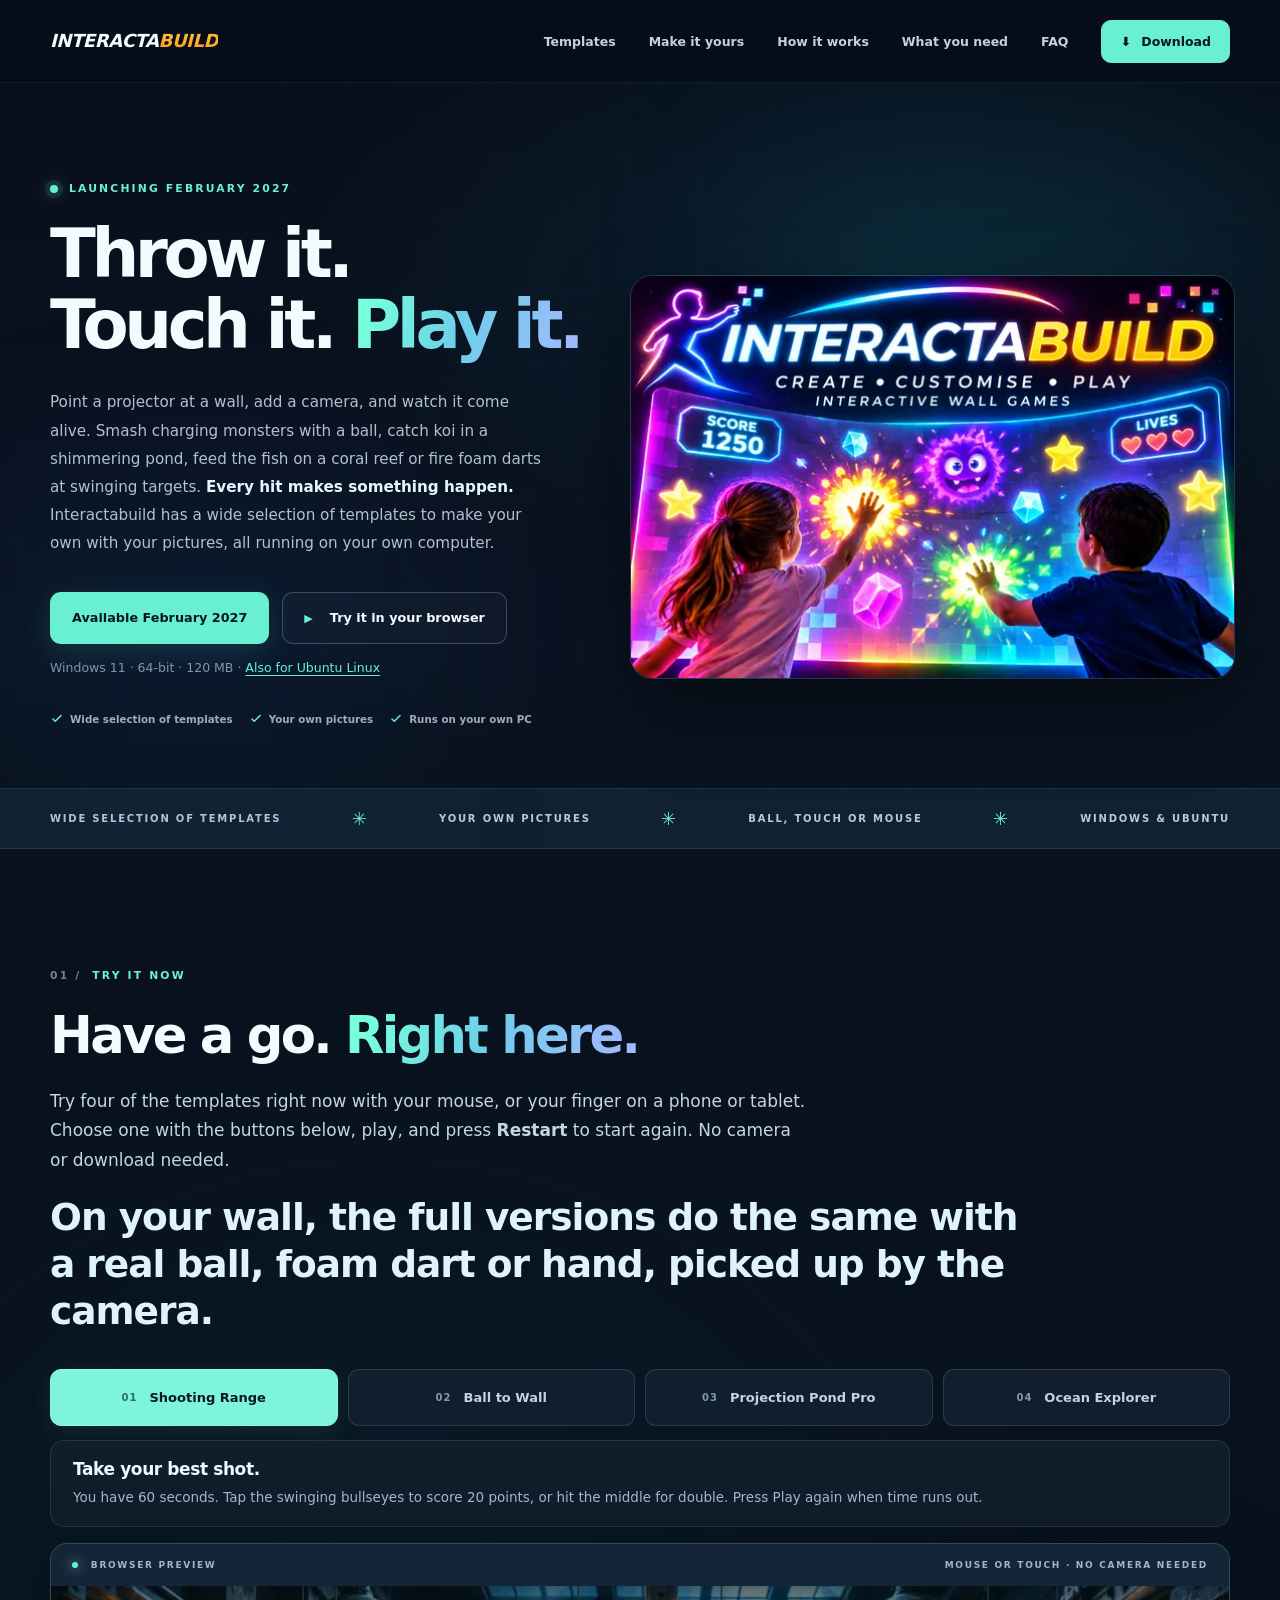
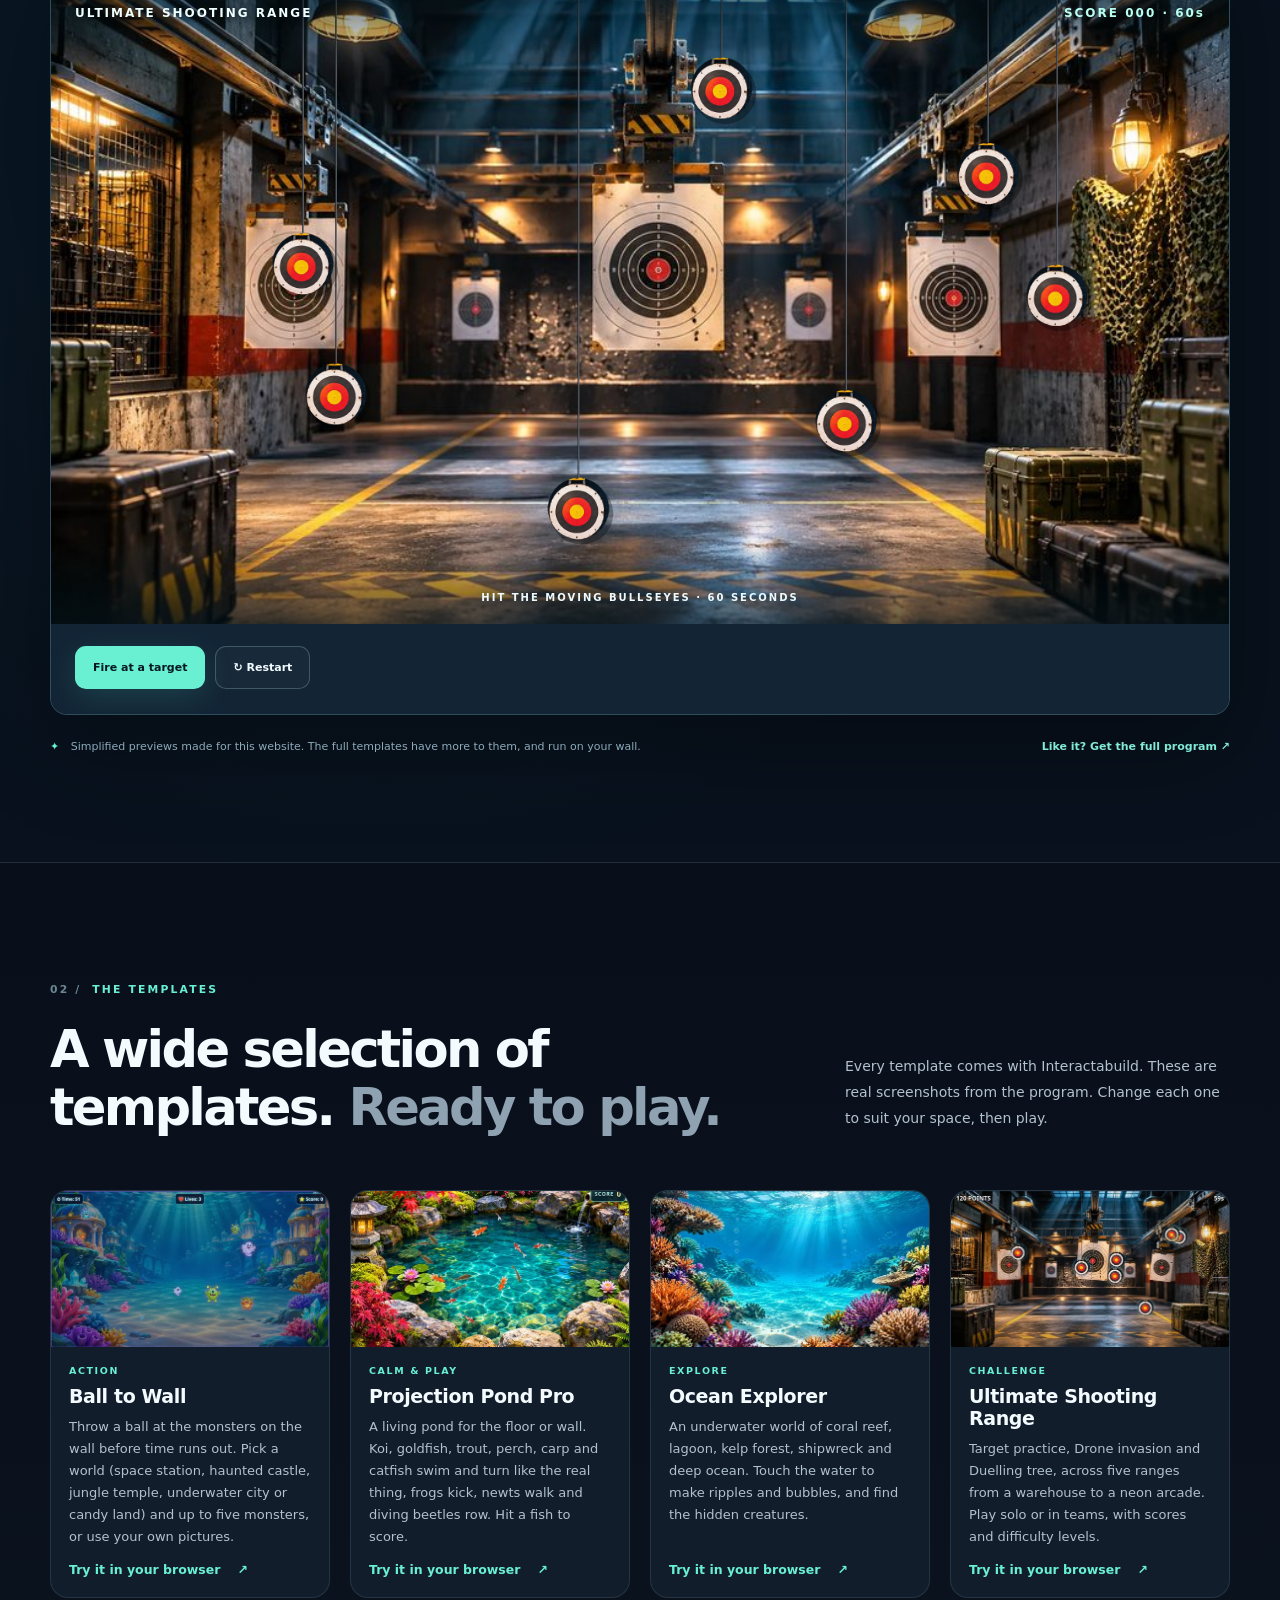
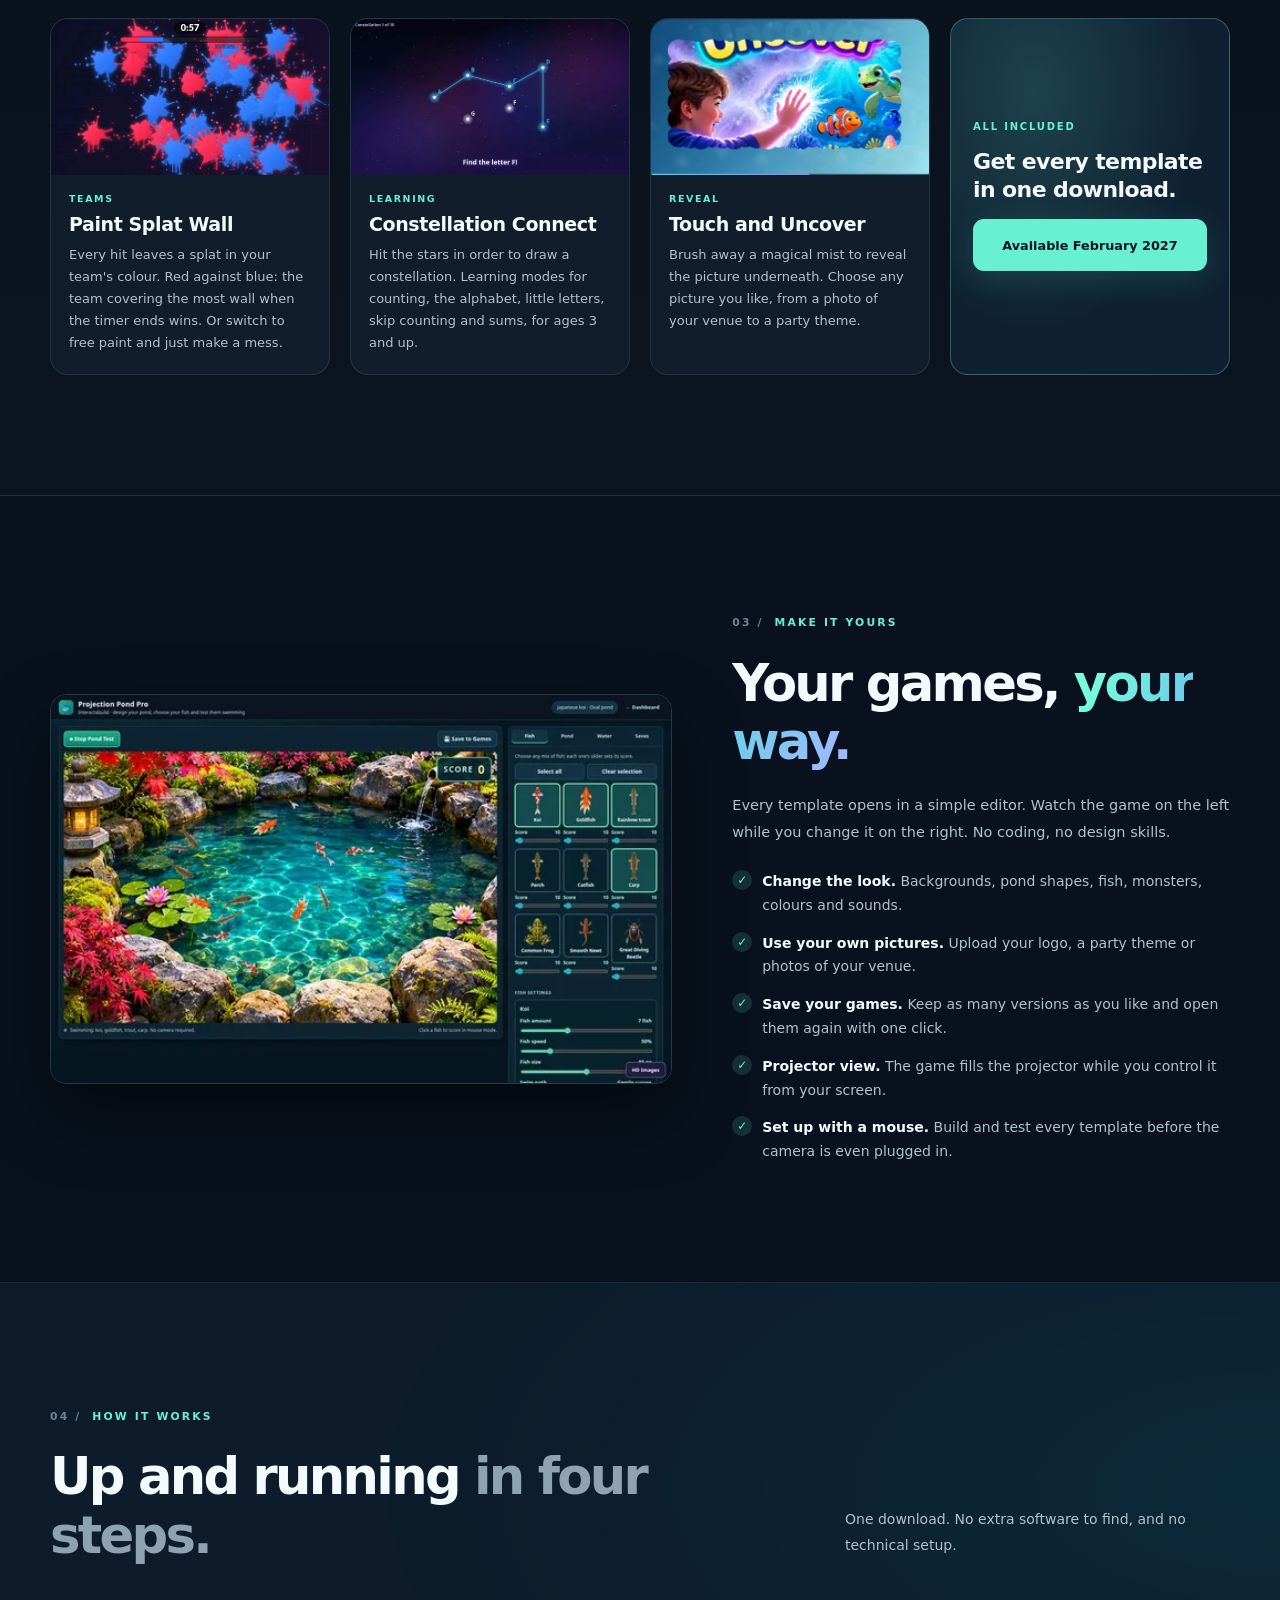
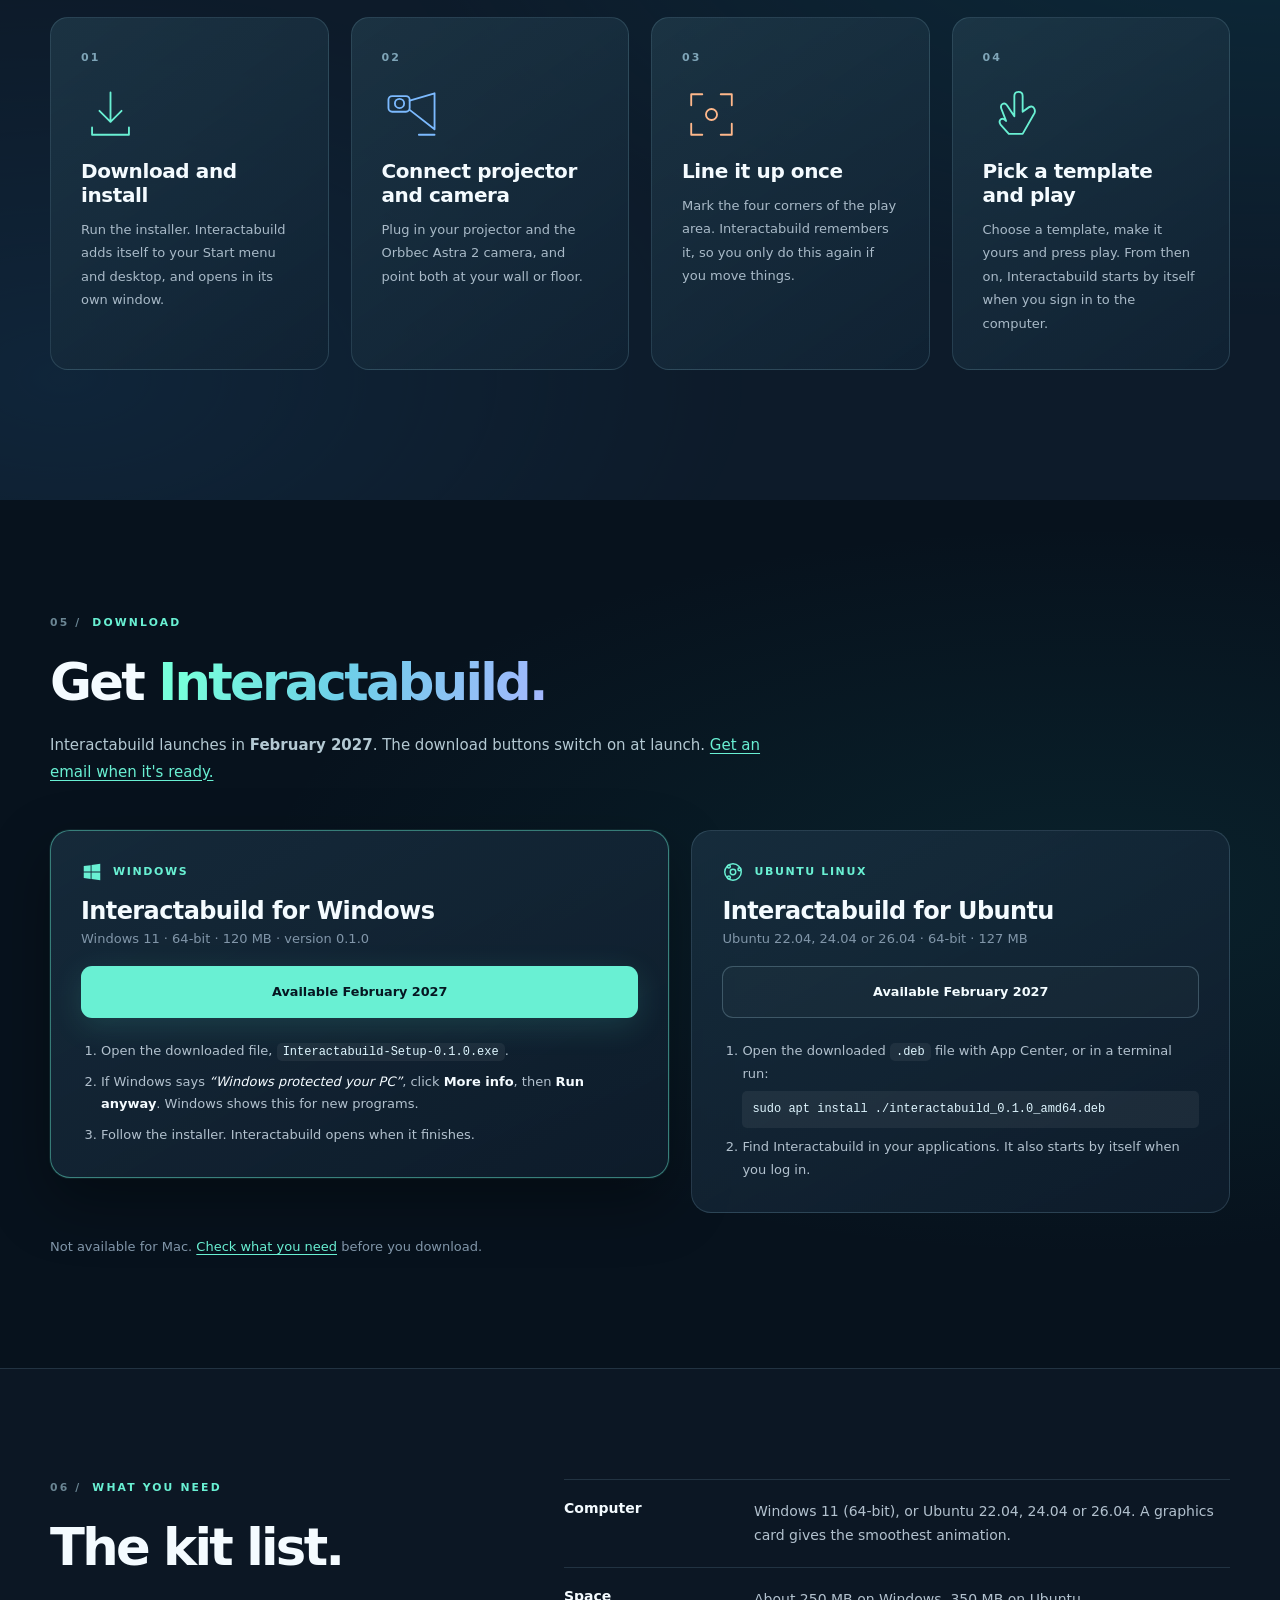
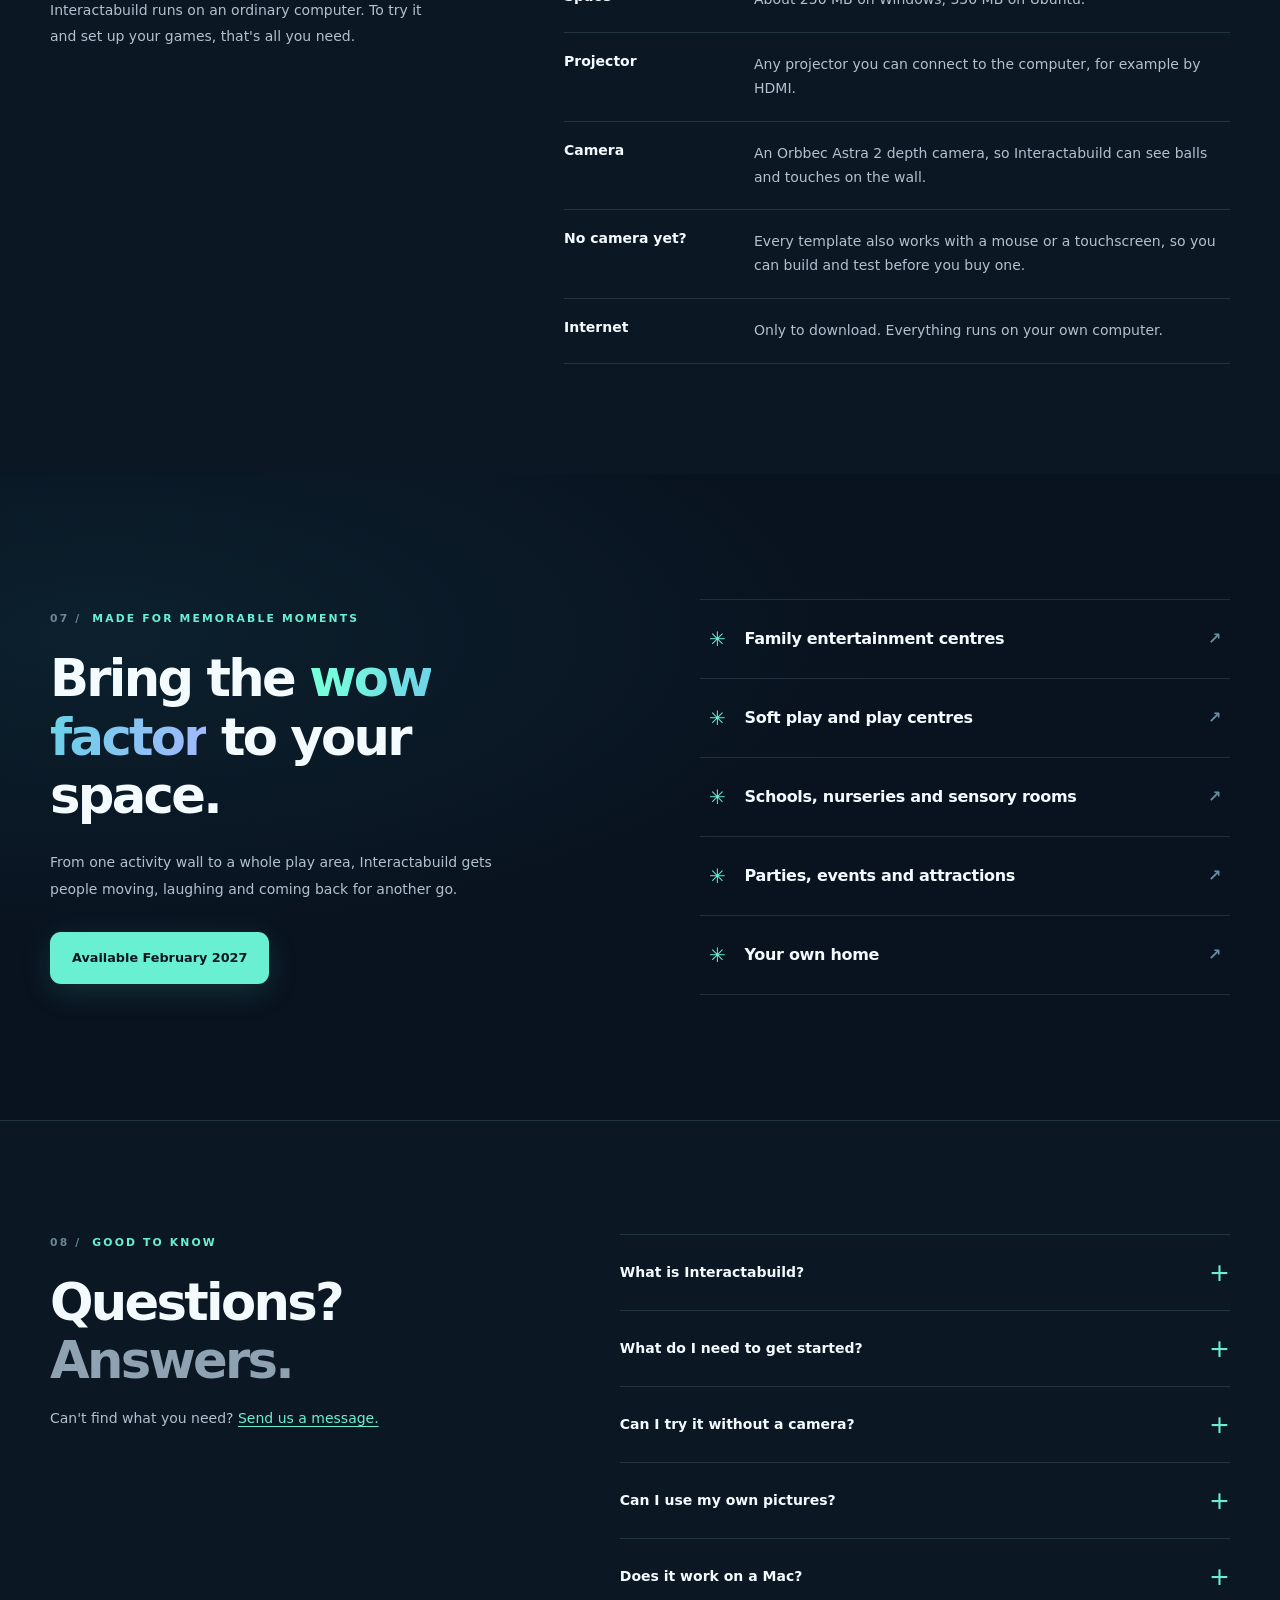
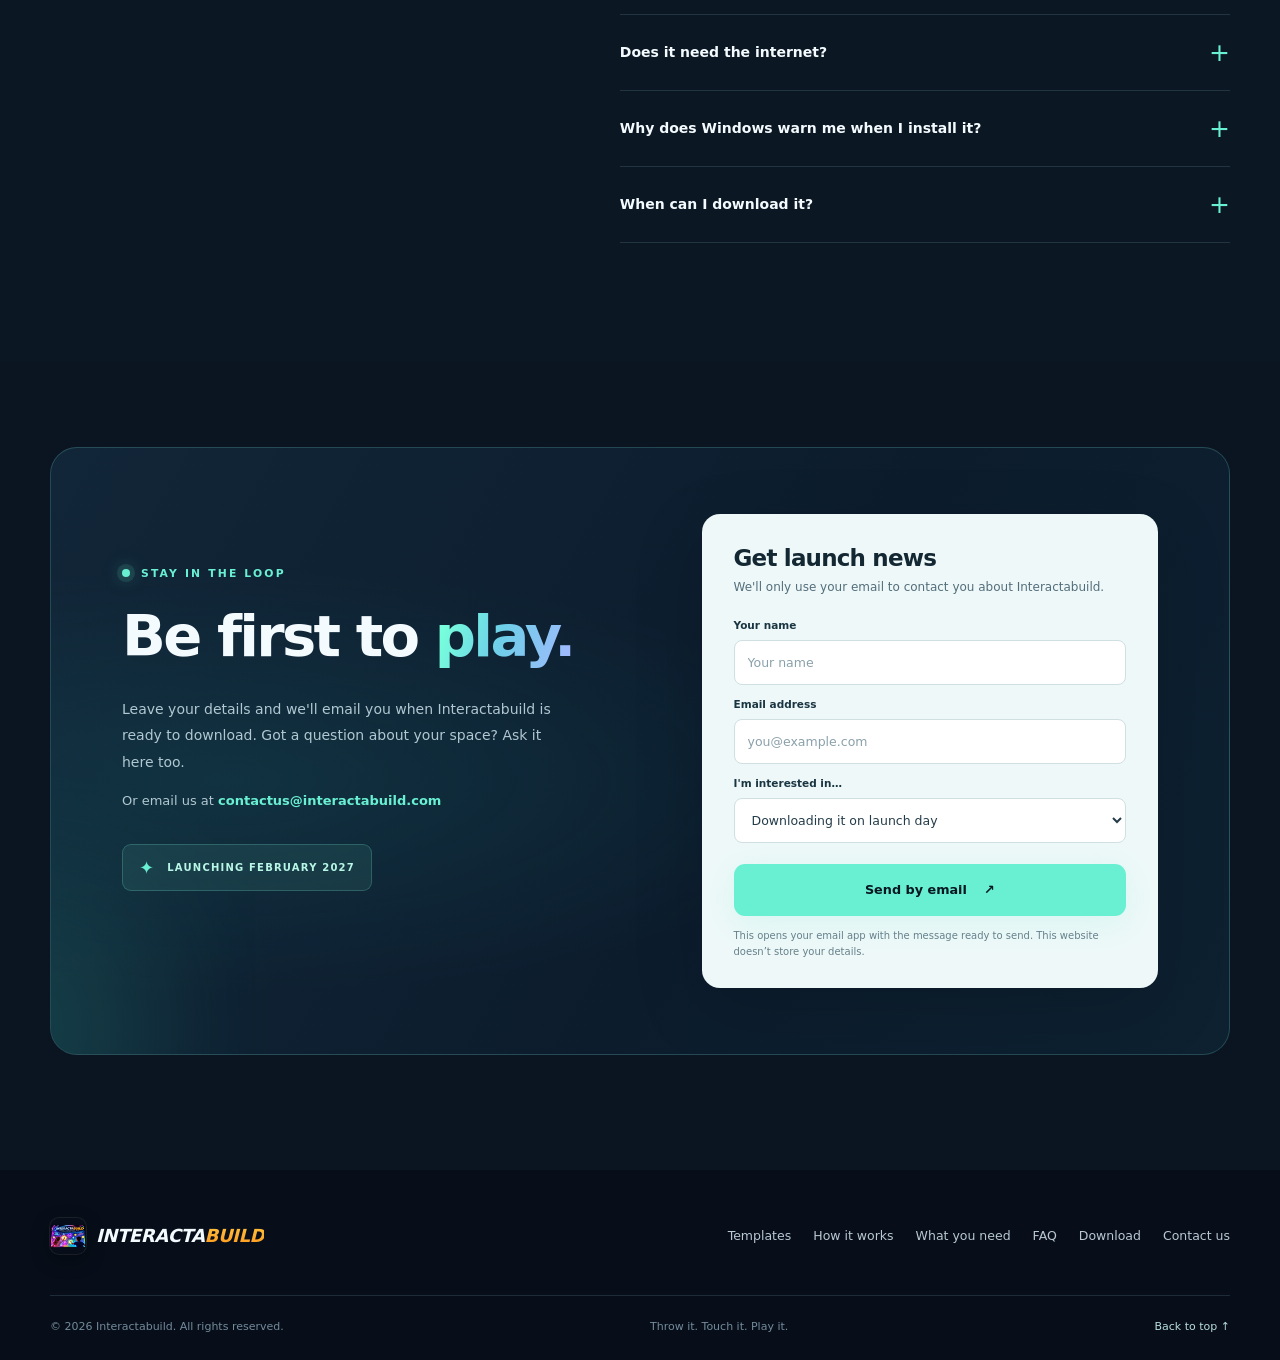
==== commit eb1275b3: "Have a go: intro text directly above the "On your wall" line Co-Authored-By: Claude Opus 5.5 <norepl" ====
--- a/index.html
+++ b/index.html
@@ -75,8 +75,8 @@
         <div class="wrap">
           <div class="section-top demo-section-top">
             <div><p class="eyebrow"><span class="section-number">01 /</span> TRY IT NOW</p><h2 id="demos-heading">Have a go. <span class="gradient-type">Right here.</span></h2></div>
-            <p class="section-intro">Try four of the templates right now with your mouse, or your finger on a phone or tablet. Choose one with the buttons below, play, and press <strong>Restart</strong> to start again. No camera or download needed.</p>
-          </div>
+          </div>
+          <p class="section-intro demo-intro">Try four of the templates right now with your mouse, or your finger on a phone or tablet. Choose one with the buttons below, play, and press <strong>Restart</strong> to start again. No camera or download needed.</p>
           <p class="demo-guide-note">On your wall, the full versions do the same with a real ball, foam dart or hand, picked up by the camera.</p>
           <div class="demo-switcher" role="tablist" aria-label="Choose a template to try">
             <button id="demo-tab-range" type="button" role="tab" aria-selected="true" aria-controls="demo-panel" class="demo-tab is-active" data-demo="range"><span class="demo-tab-num">01</span><span>Shooting Range</span></button>
--- a/site.css
+++ b/site.css
@@ -122,5 +122,11 @@
 .demo-help-above{margin:0 0 16px;padding:18px 22px;background:#111d2b;border:1px solid rgba(161,210,225,.13);border-radius:14px}
 .demo-help-above strong{color:#eefaff}
 .demo-help-above p{font-size:13.5px}
-.demo-guide-note{font-size:12.5px;color:#8ea2b2;margin:0 0 30px}
+.demo-guide-note{font-size:37.5px;line-height:1.25;font-weight:800;letter-spacing:-1px;color:#dff3fb;max-width:1000px;margin:0 0 34px}
 @media(max-width:650px){.demo-help-above{padding:15px 16px}.demo-help-above p{font-size:12.5px}}
+
+/* Have a go: the heading on its own line, then the intro, then the "On your wall" line. */
+.demo-section-top{grid-template-columns:1fr;margin-bottom:22px}
+.section-intro.demo-intro{font-size:17px;line-height:1.75;max-width:760px;color:#c4d6e1;margin:0 0 18px}
+@media(max-width:650px){.section-intro.demo-intro{font-size:16px}}
+@media(max-width:650px){.demo-guide-note{font-size:28px;letter-spacing:-.6px;margin-bottom:26px}}
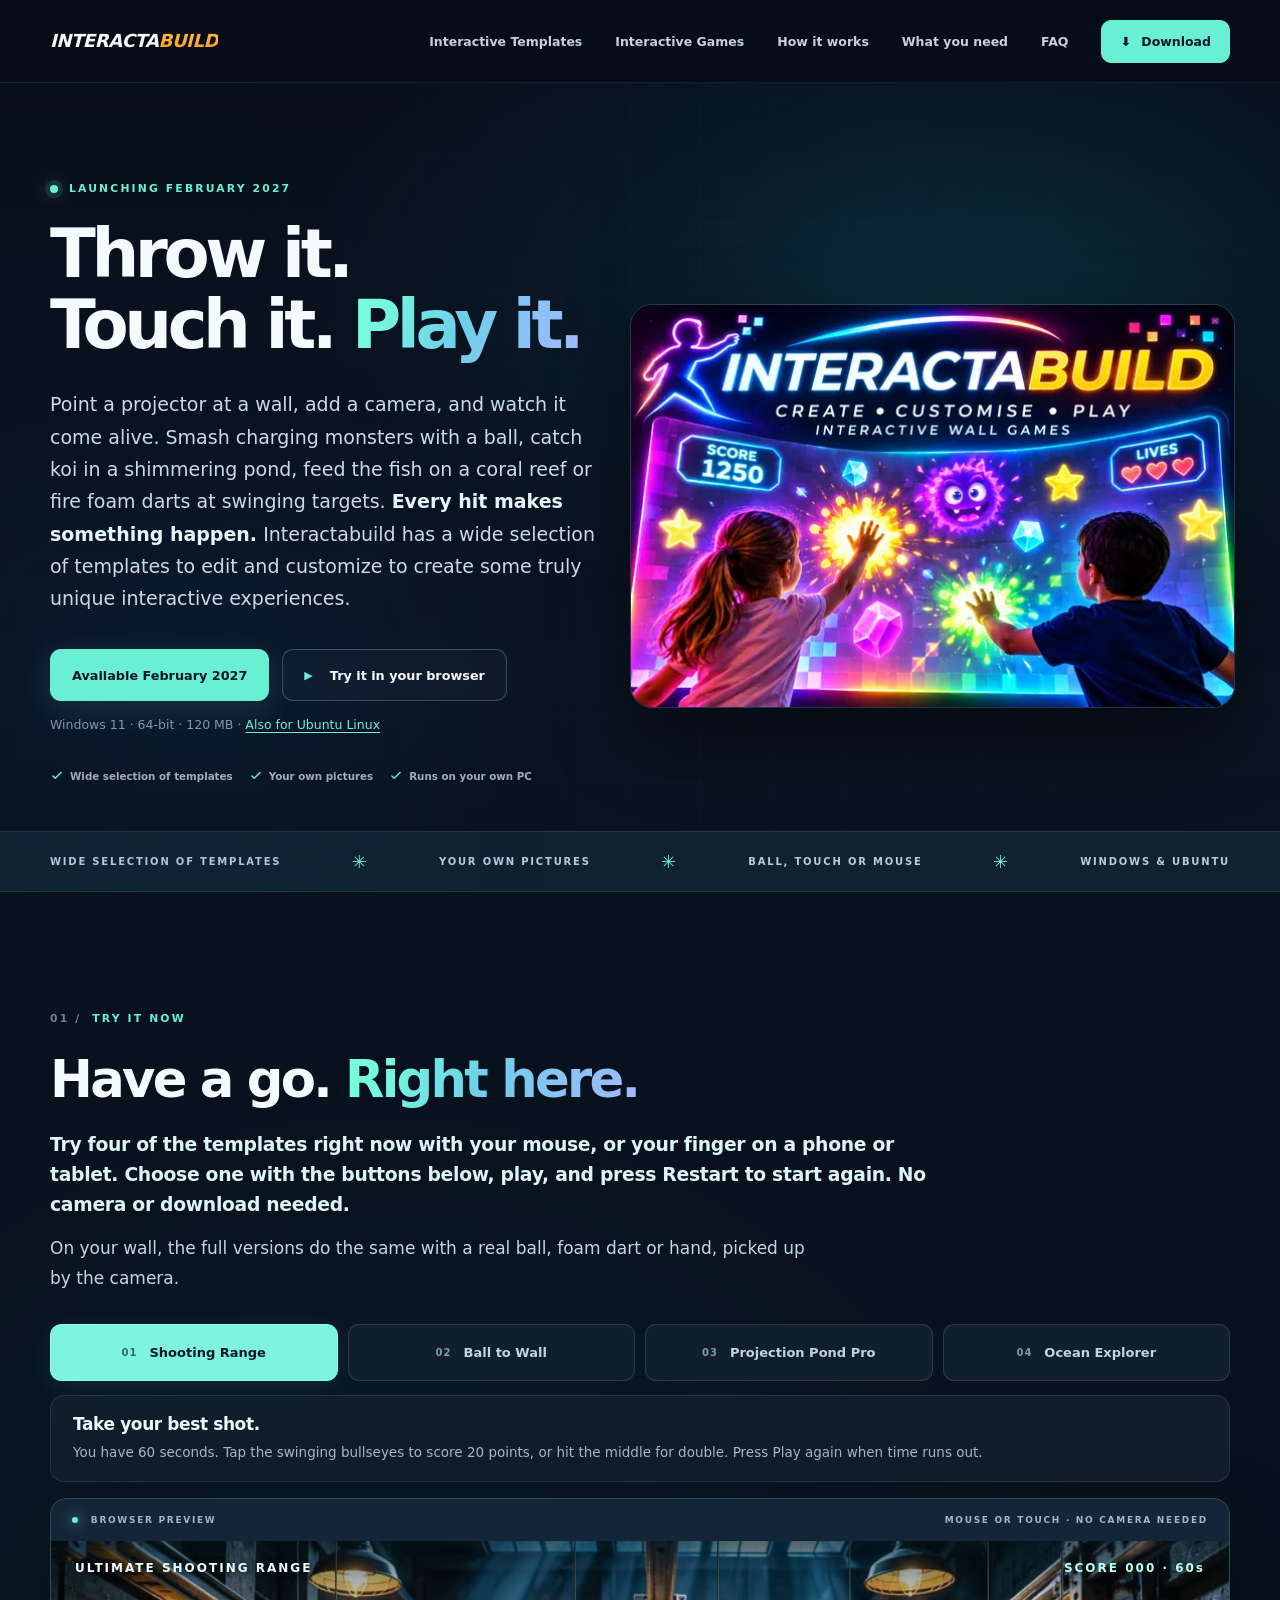
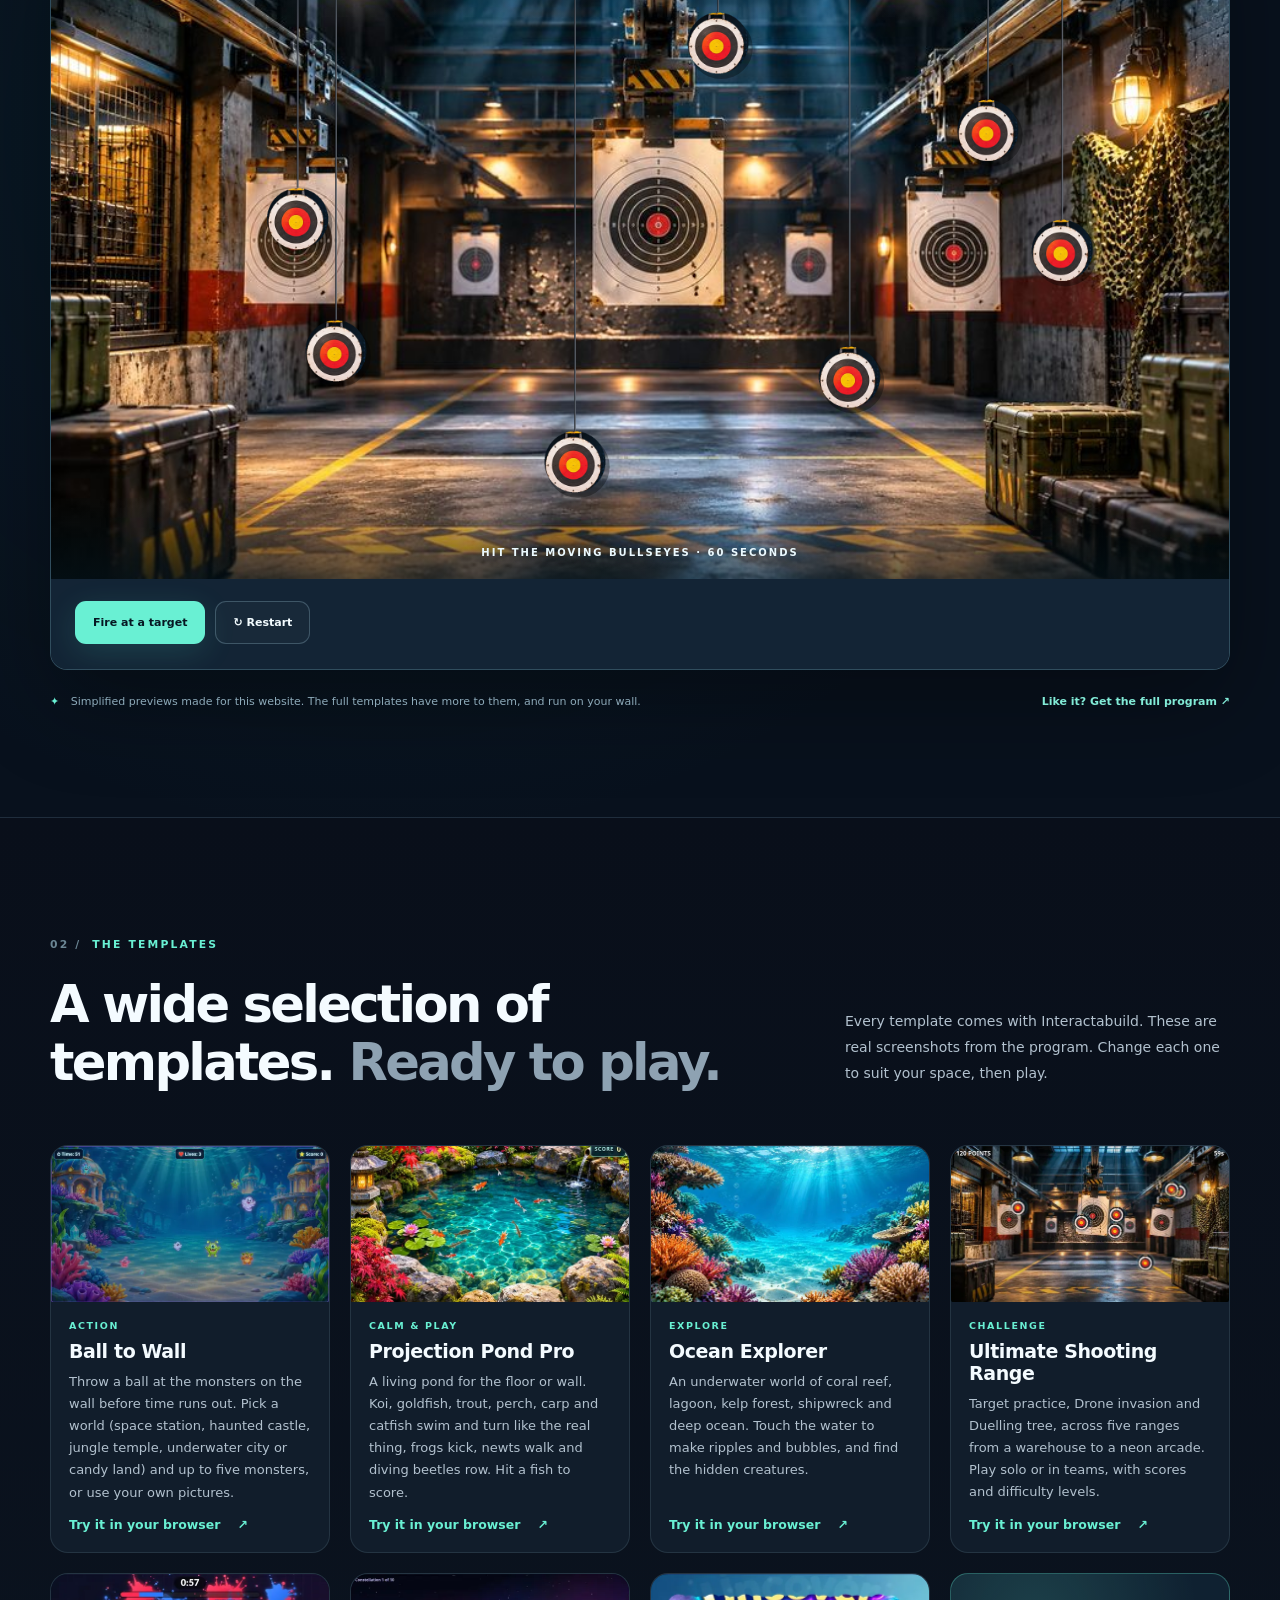
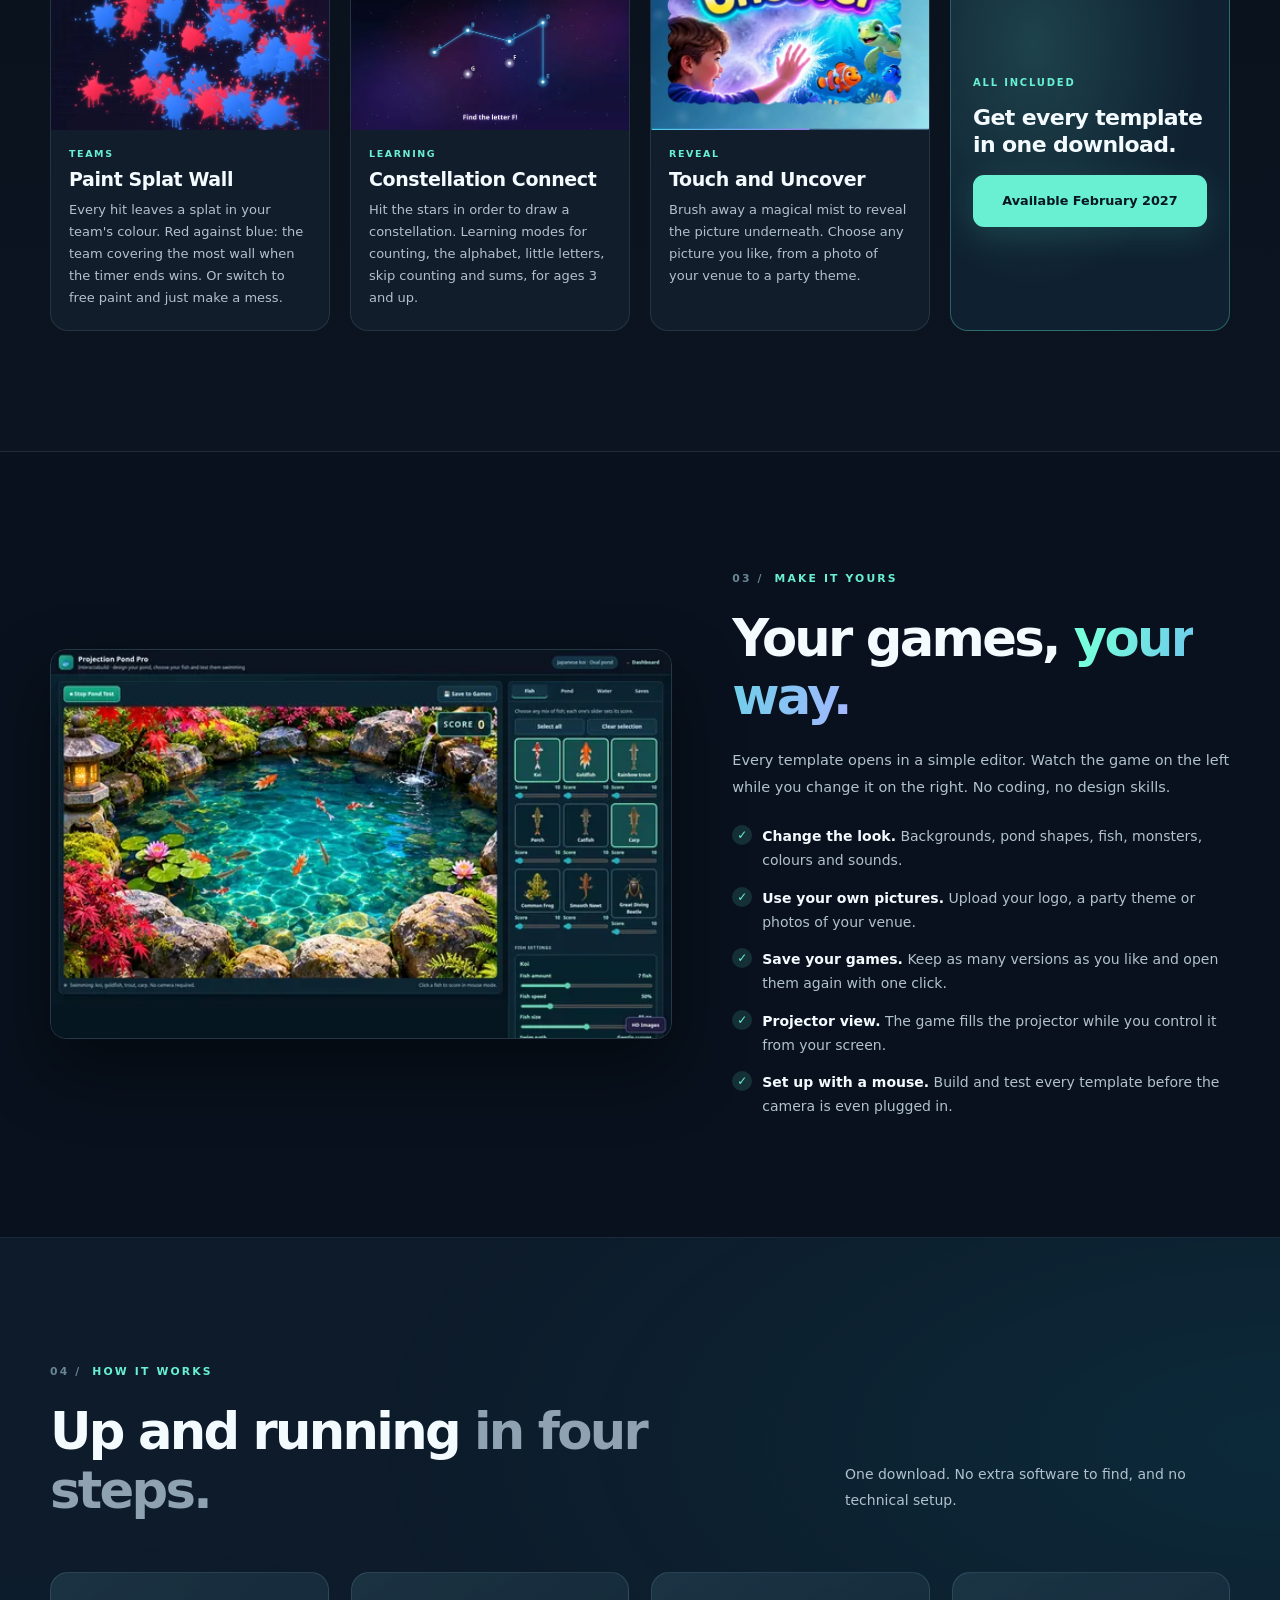
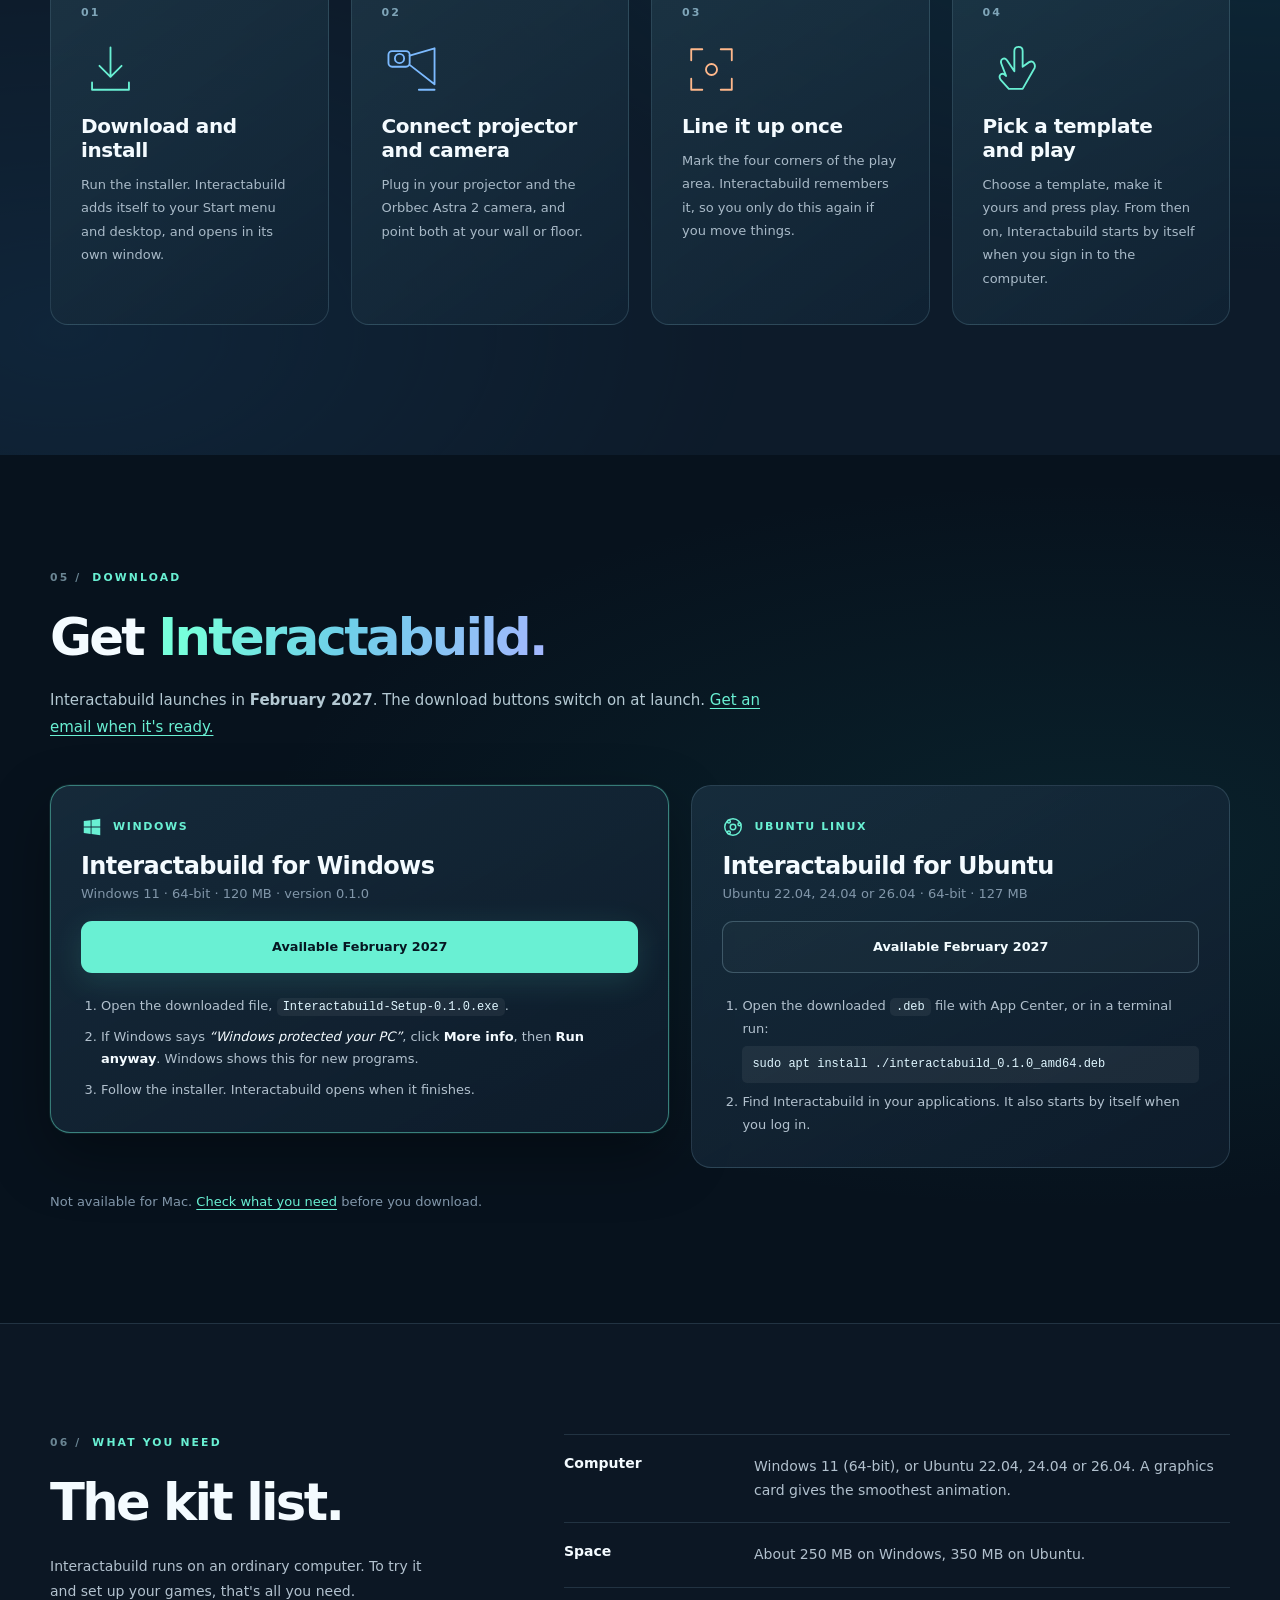
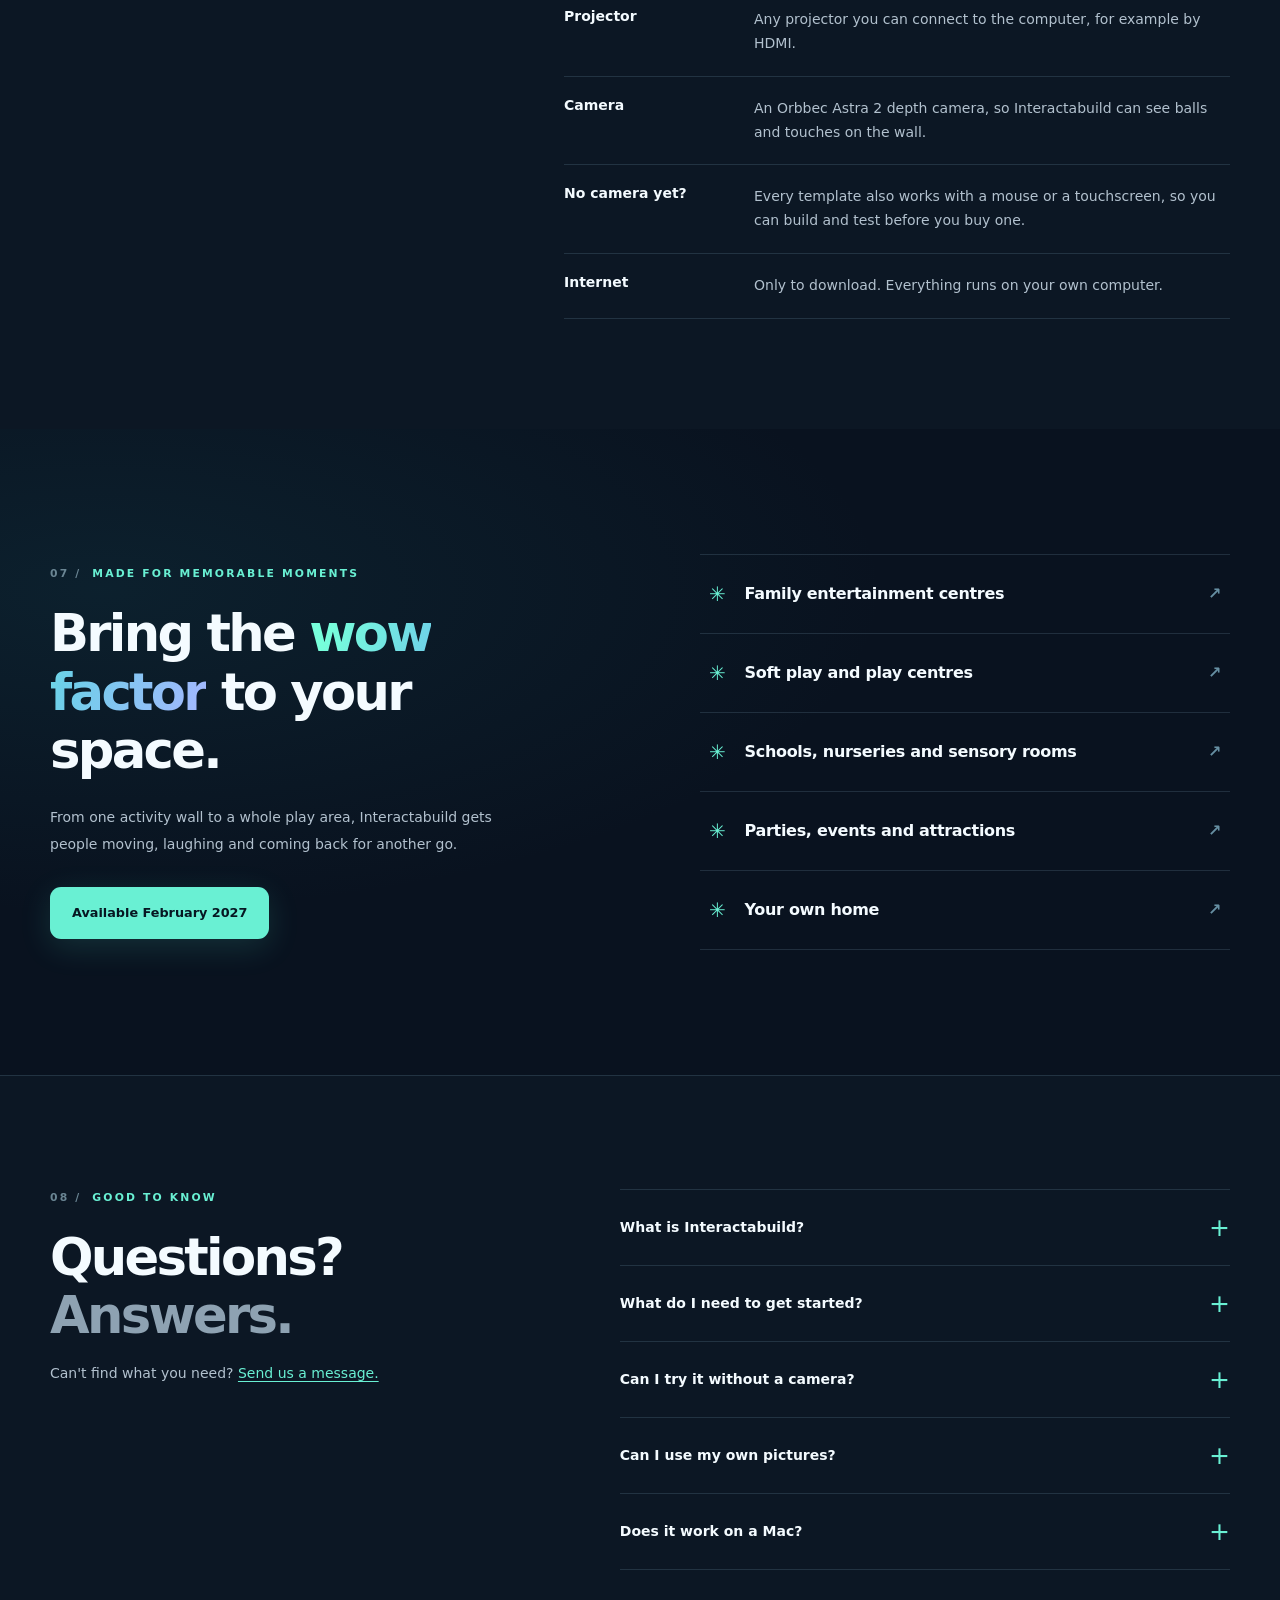
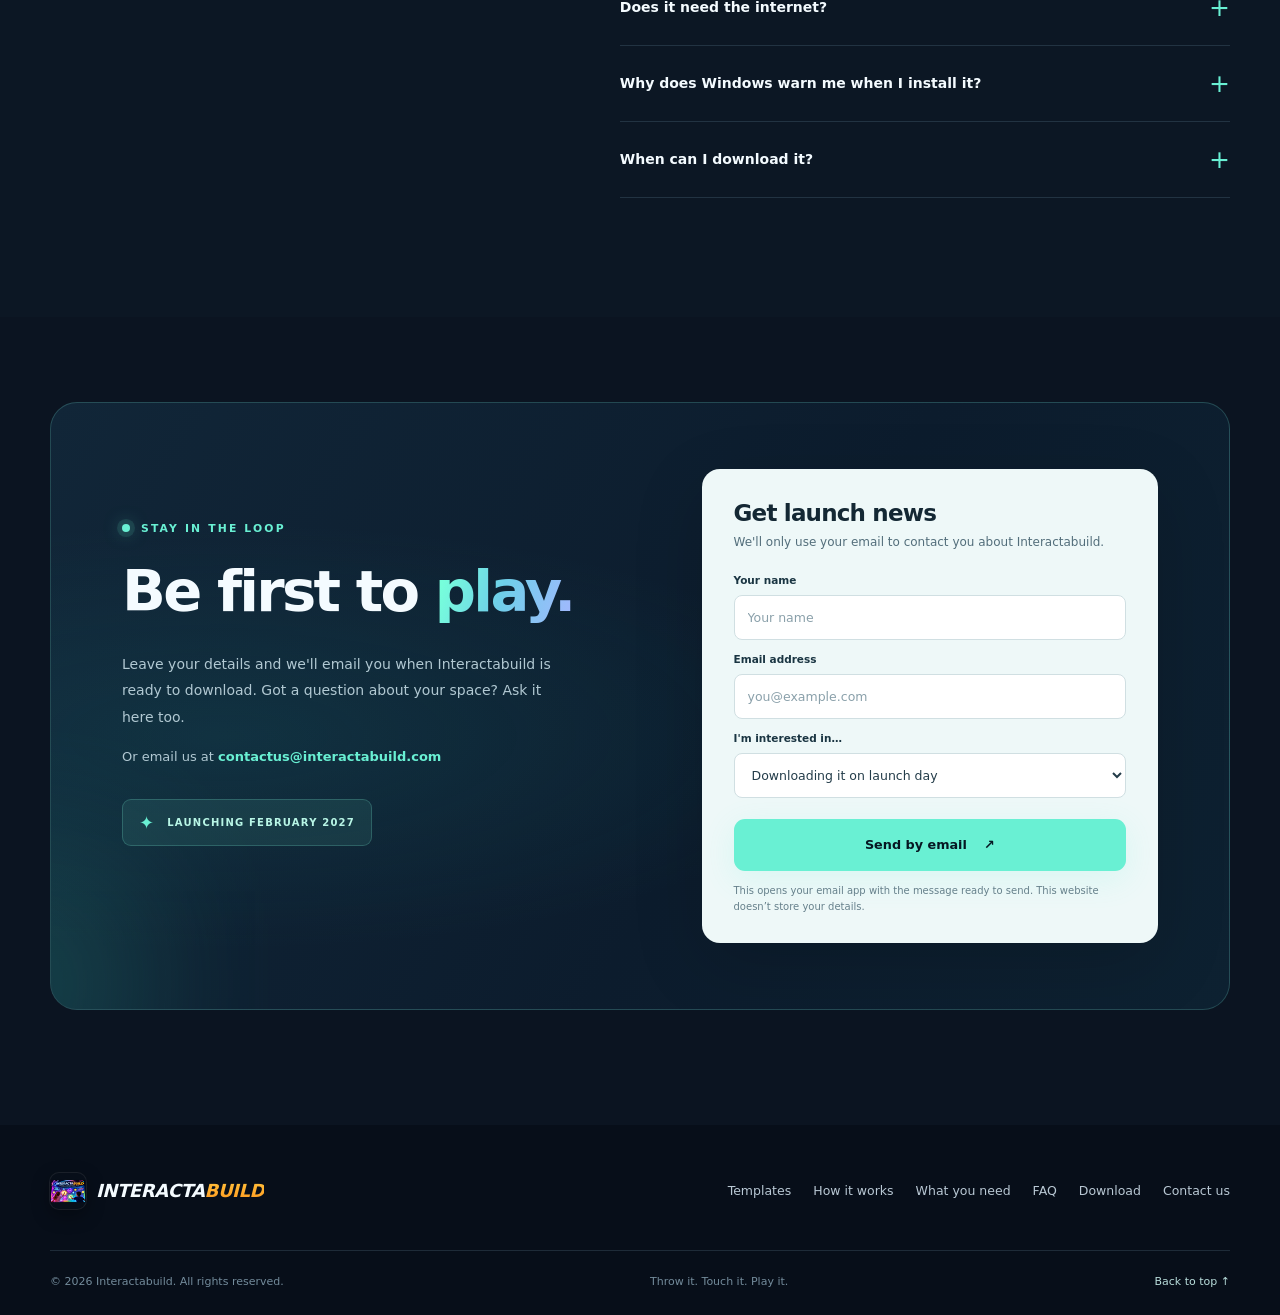
==== commit 3d14b5f1: "Website editor: 3 text changes" ====
--- a/index.html
+++ b/index.html
@@ -26,8 +26,8 @@
           <span class="brand-word">INTERACTA<span class="brand-build">BUILD</span></span>
         </a>
         <nav class="nav-links" id="main-nav" aria-label="Main navigation">
-          <a href="#games">Templates</a>
-          <a href="#create">Make it yours</a>
+          <a href="#games">Interactive Templates</a>
+          <a href="#create">Interactive Games</a>
           <a href="#how-it-works">How it works</a>
           <a href="#requirements">What you need</a>
           <a href="#faq">FAQ</a>
@@ -48,7 +48,7 @@
           <div class="hero-copy">
             <p class="eyebrow"><span class="pulse-dot" aria-hidden="true"></span> <span data-release-label>LAUNCHING FEBRUARY 2027</span></p>
             <h1 id="hero-heading"><span class="nowrap">Throw it.</span> <span class="nowrap">Touch it.</span> <span class="gradient-type nowrap">Play it.</span></h1>
-            <p class="hero-intro">Point a projector at a wall, add a camera, and watch it come alive. Smash charging monsters with a ball, catch koi in a shimmering pond, feed the fish on a coral reef or fire foam darts at swinging targets. <strong>Every hit makes something happen.</strong> Interactabuild has a wide selection of templates to make your own with your pictures, all running on your own computer.</p>
+            <p class="hero-intro">Point a projector at a wall, add a camera, and watch it come alive. Smash charging monsters with a ball, catch koi in a shimmering pond, feed the fish on a coral reef or fire foam darts at swinging targets. <strong>Every hit makes something happen.</strong> Interactabuild has a wide selection of templates to edit and customize to create some truly unique interactive experiences.</p>
             <div class="hero-actions">
               <a class="btn btn-primary btn-download" href="#download" data-download="windows"><span class="dl-icon" aria-hidden="true">⬇</span> <span data-dl-text>Download for Windows</span></a>
               <a class="btn btn-secondary" href="#demos"><span class="play-icon" aria-hidden="true">▶</span> Try it in your browser</a>
--- a/site.css
+++ b/site.css
@@ -122,11 +122,21 @@
 .demo-help-above{margin:0 0 16px;padding:18px 22px;background:#111d2b;border:1px solid rgba(161,210,225,.13);border-radius:14px}
 .demo-help-above strong{color:#eefaff}
 .demo-help-above p{font-size:13.5px}
-.demo-guide-note{font-size:37.5px;line-height:1.25;font-weight:800;letter-spacing:-1px;color:#dff3fb;max-width:1000px;margin:0 0 34px}
+.demo-guide-note{font-size:17px;line-height:1.75;max-width:760px;color:#c4d6e1;margin:0 0 30px}
 @media(max-width:650px){.demo-help-above{padding:15px 16px}.demo-help-above p{font-size:12.5px}}
 
 /* Have a go: the heading on its own line, then the intro, then the "On your wall" line. */
 .demo-section-top{grid-template-columns:1fr;margin-bottom:22px}
-.section-intro.demo-intro{font-size:17px;line-height:1.75;max-width:760px;color:#c4d6e1;margin:0 0 18px}
-@media(max-width:650px){.section-intro.demo-intro{font-size:16px}}
-@media(max-width:650px){.demo-guide-note{font-size:28px;letter-spacing:-.6px;margin-bottom:26px}}
+.section-intro.demo-intro{font-size:18.75px;line-height:1.6;font-weight:800;letter-spacing:-.3px;color:#dff3fb;max-width:900px;margin:0 0 14px}
+@media(max-width:650px){.section-intro.demo-intro{font-size:16px;letter-spacing:-.2px}}
+@media(max-width:650px){.demo-guide-note{font-size:16px}}
+
+/* Text under the headline: larger. */
+.hero-intro{font-size:19px;line-height:1.7;max-width:560px;color:#c9dbe5}
+@media(max-width:650px){.hero-intro{font-size:17px;line-height:1.7}}
+
+/* Phones and tablets: a solid top bar instead of the frosted-glass blur, which a phone
+   has to redraw constantly while the page loads and scrolls. */
+@media(max-width:900px){
+  .site-header{backdrop-filter:none;-webkit-backdrop-filter:none;background:#08111d}
+}
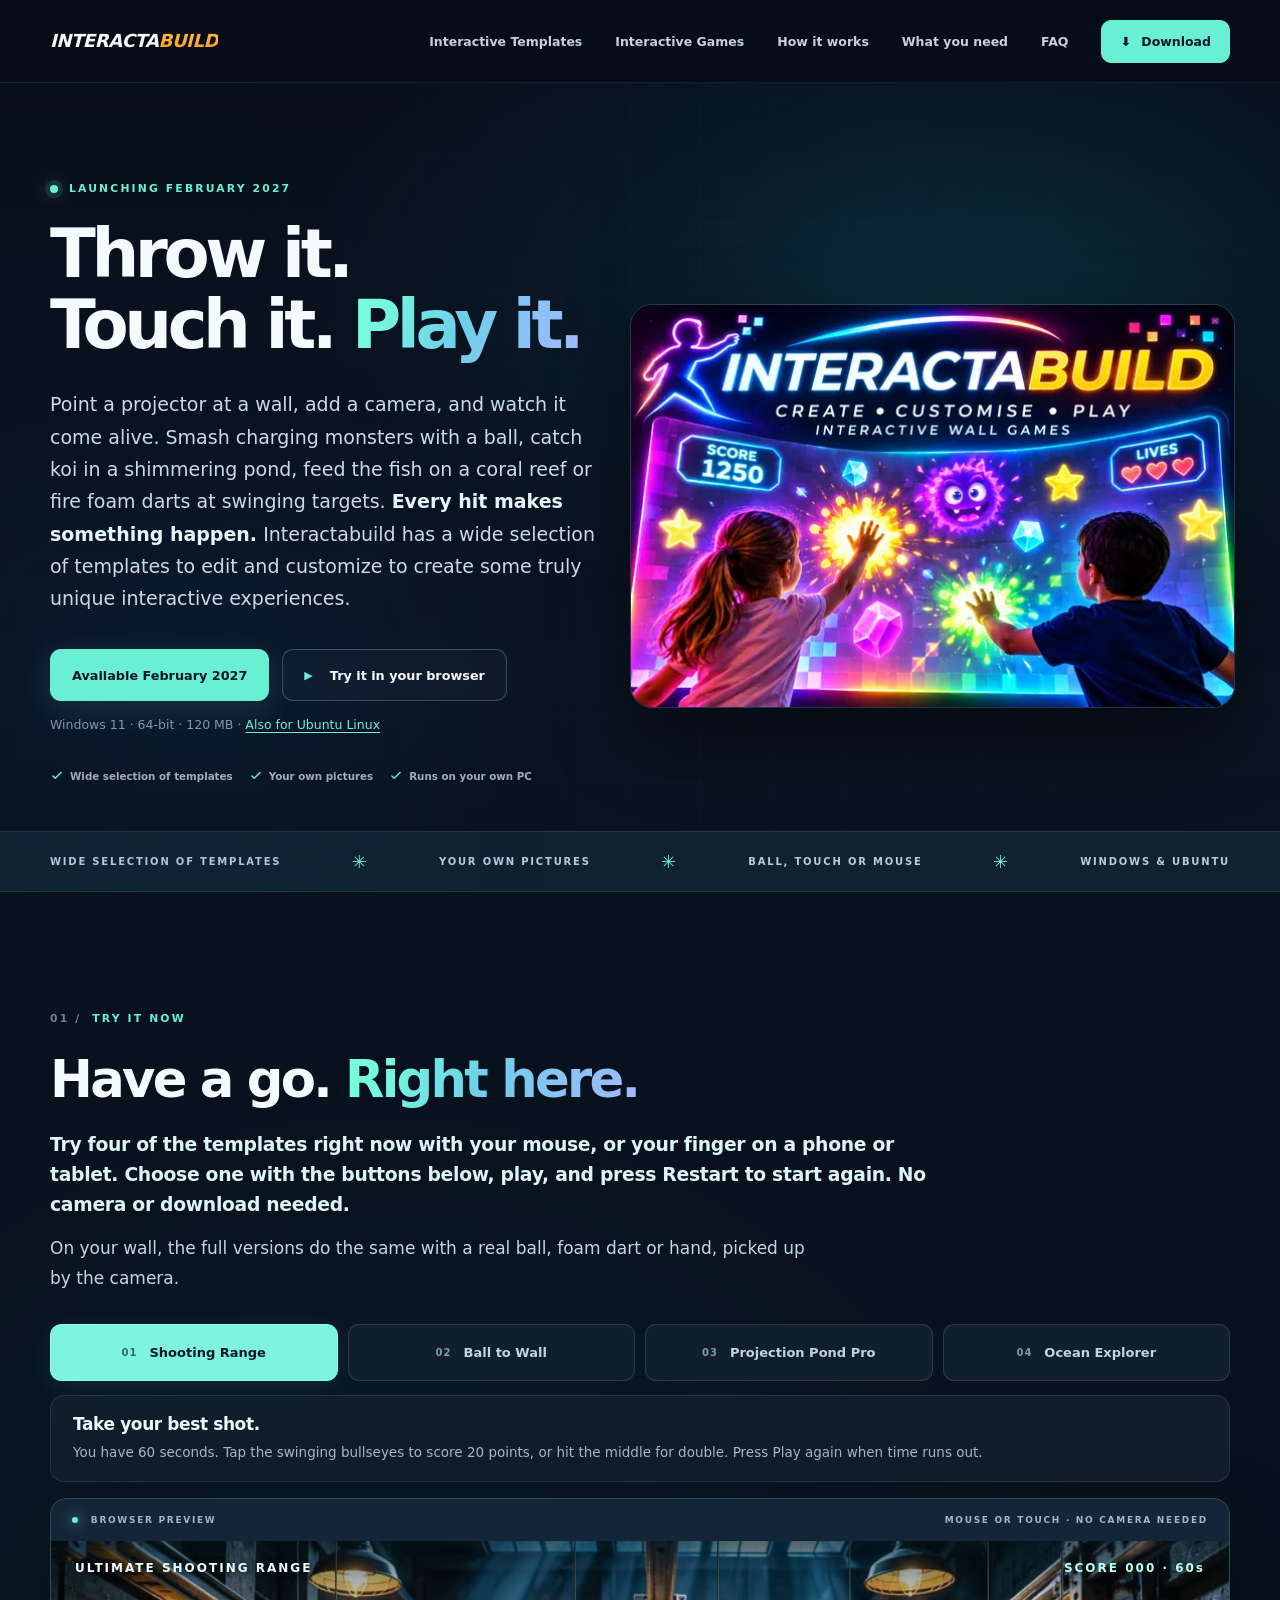
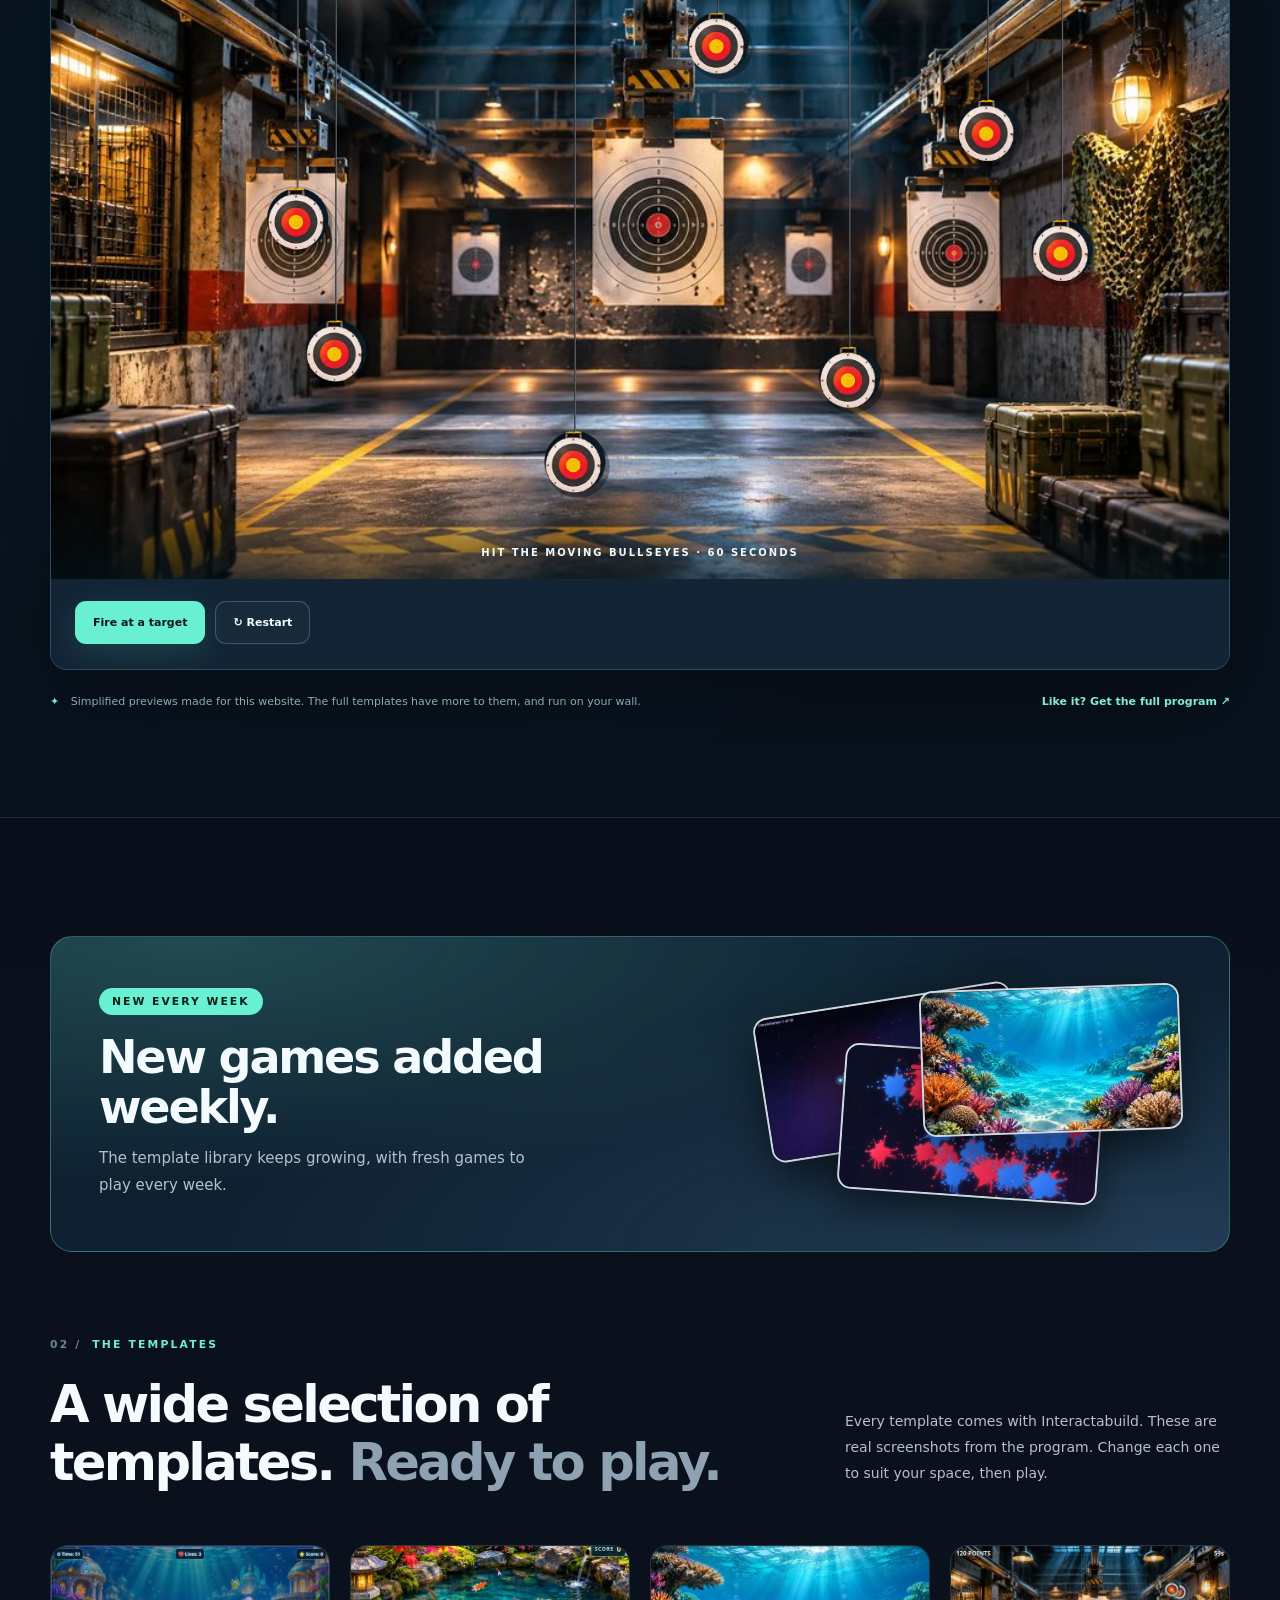
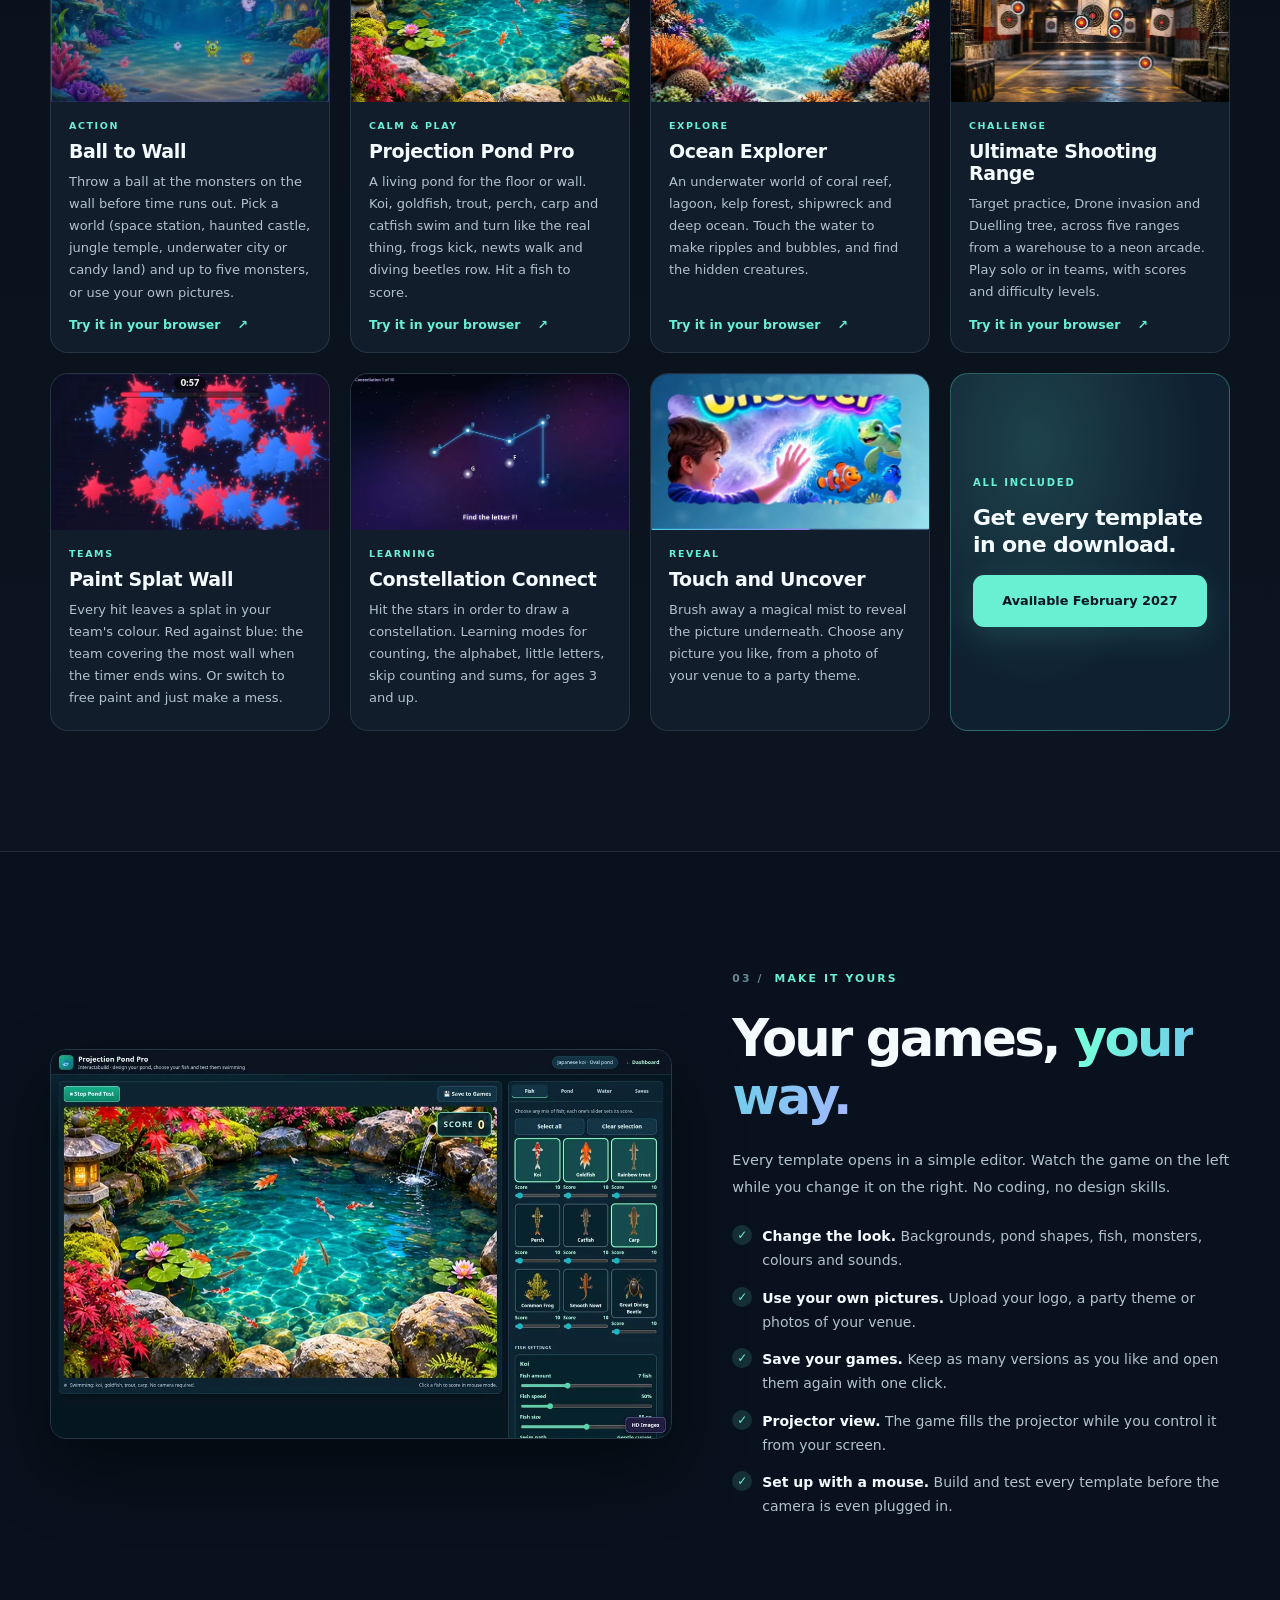
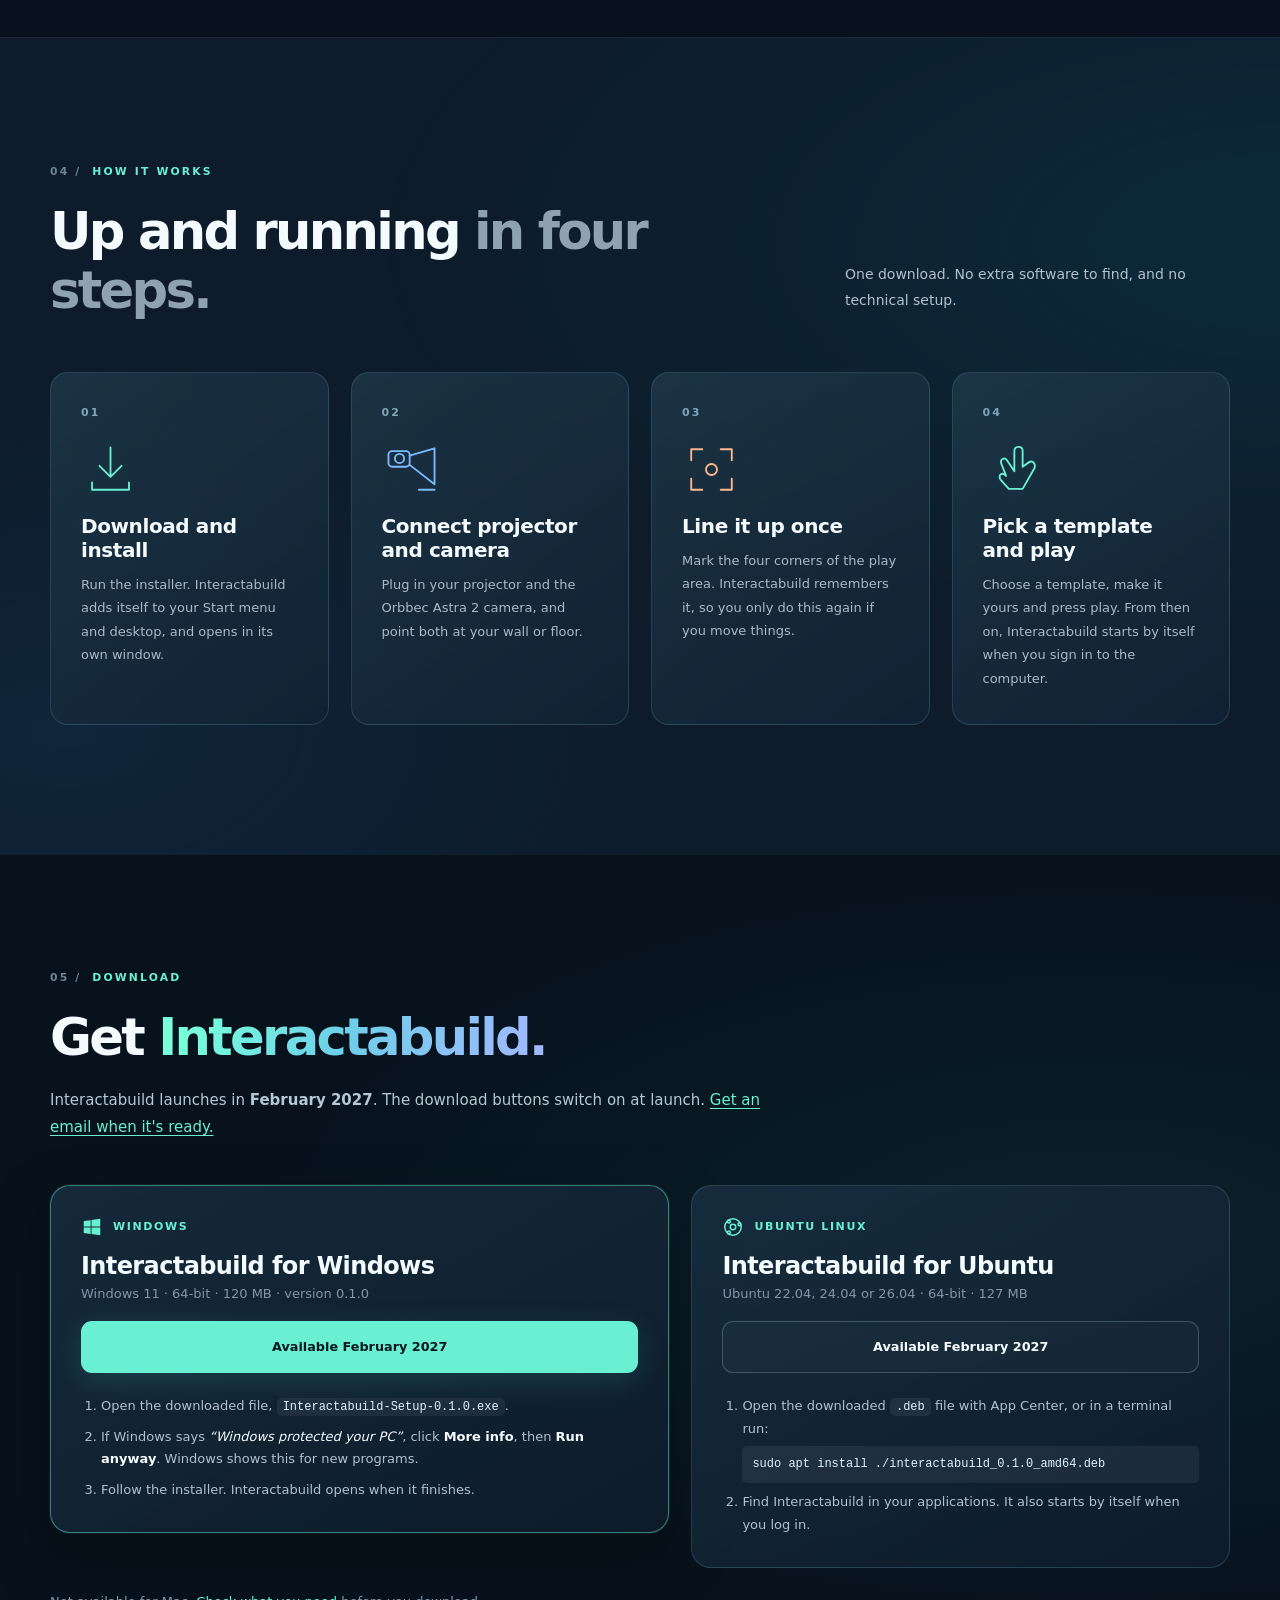
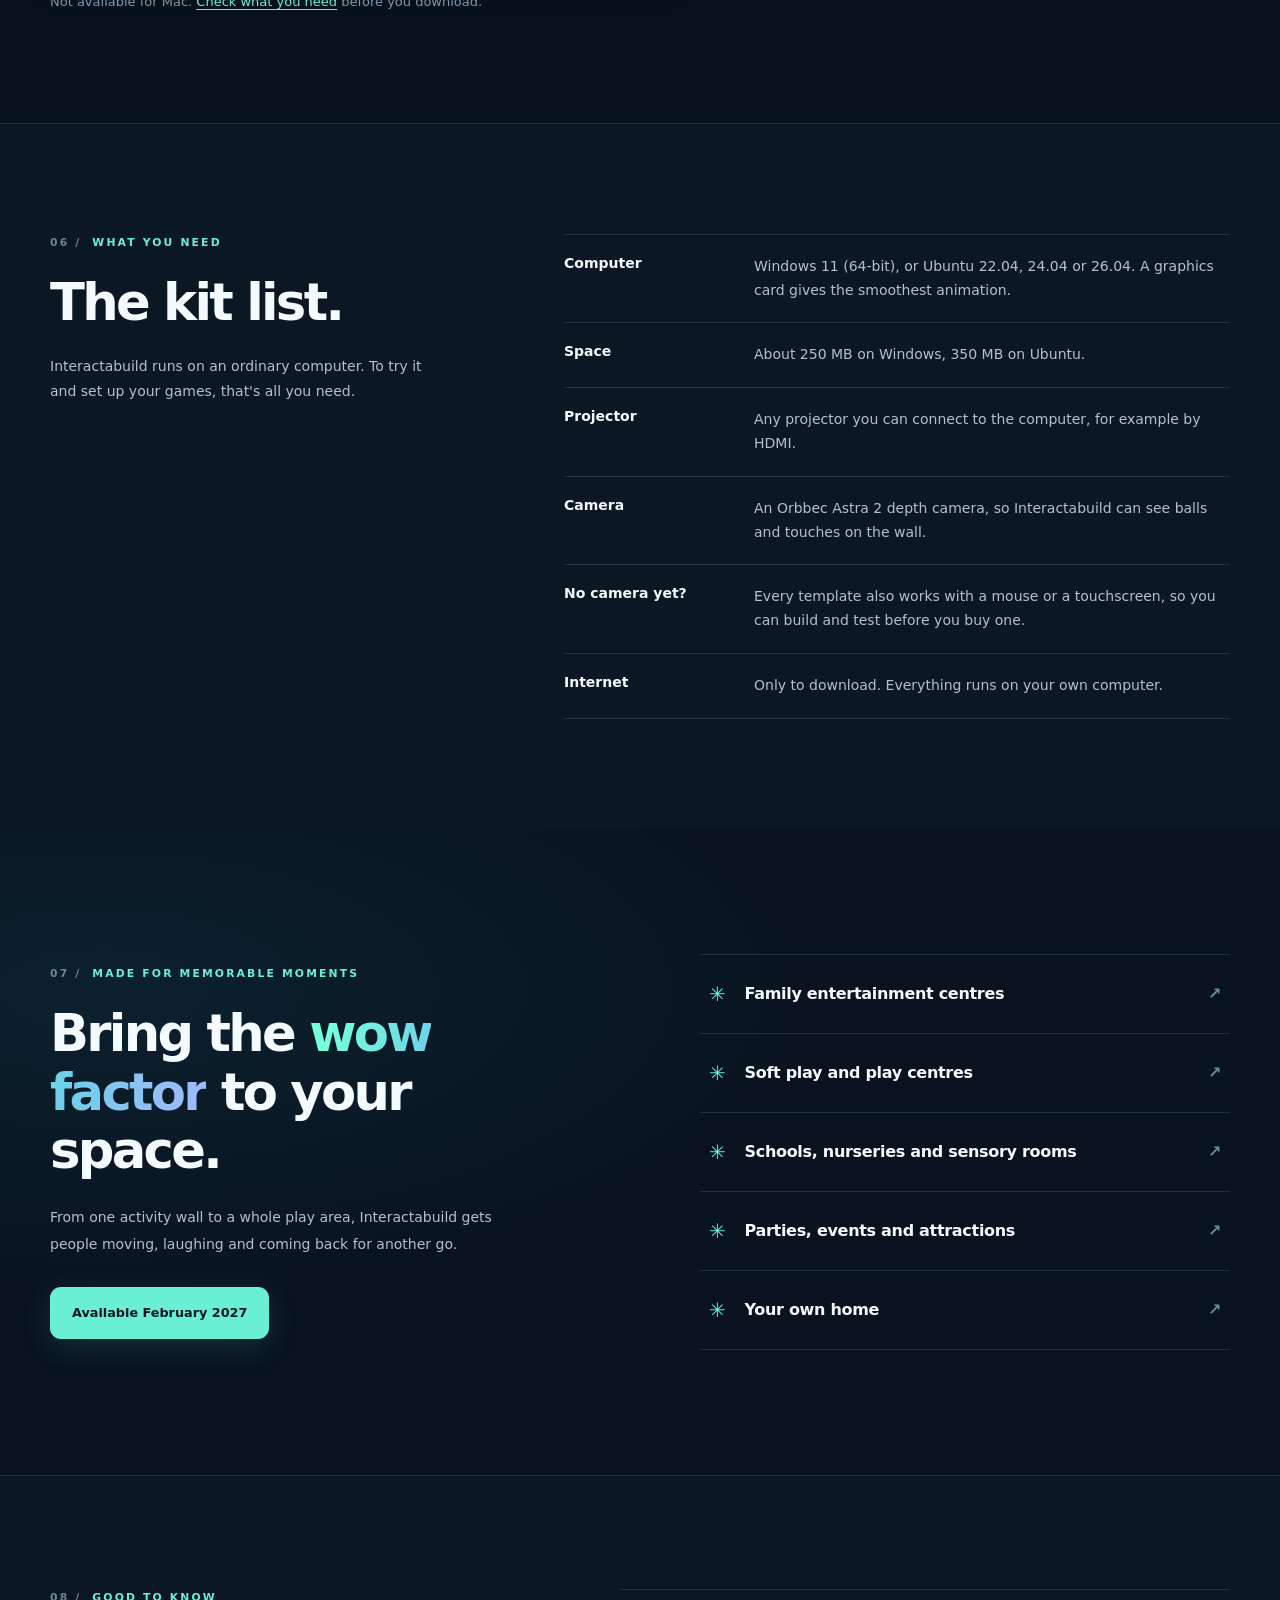
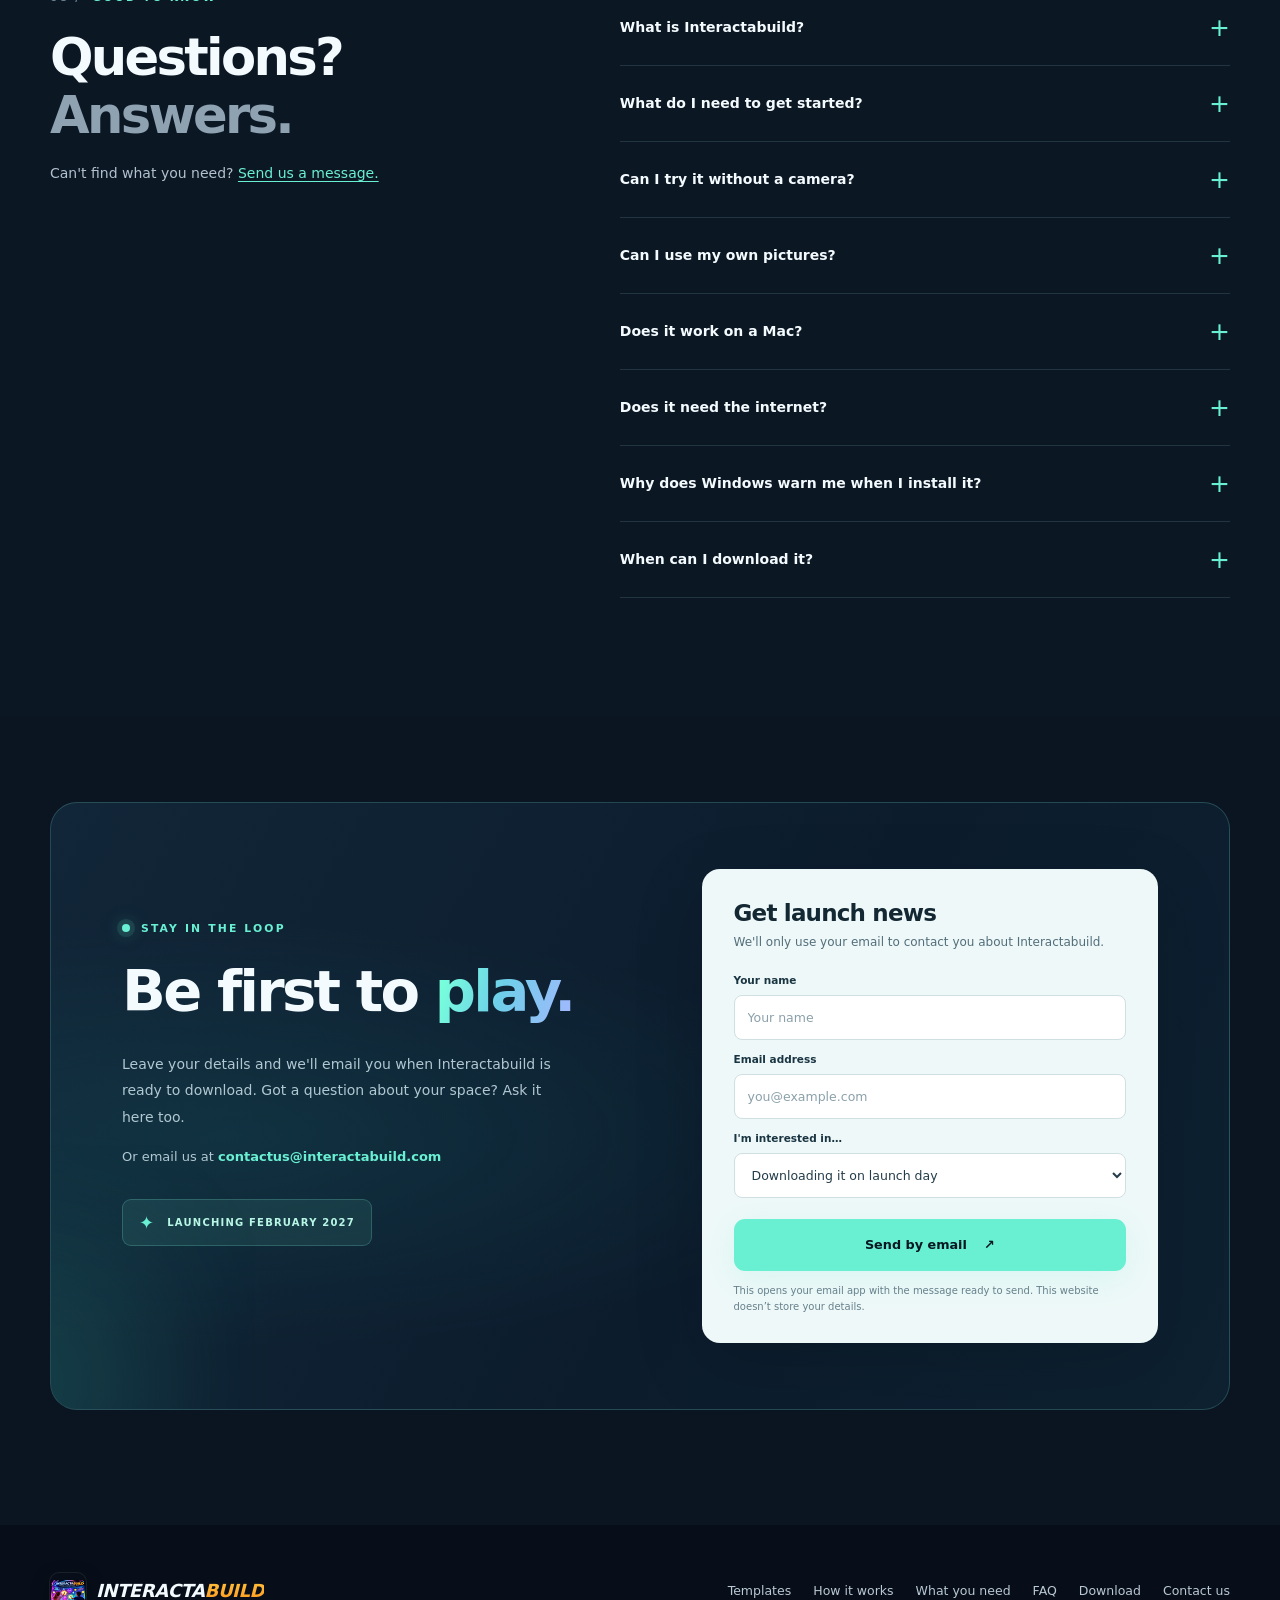
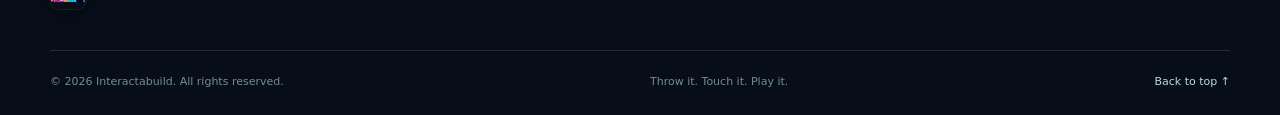
==== commit 04b3490f: "Add 'New games added weekly' banner above the templates section Co-Authored-By: Claude Opus 5.5 <nor" ====
--- a/index.html
+++ b/index.html
@@ -103,6 +103,18 @@
       <!-- GAMES -->
       <section class="games-section section" id="games" aria-labelledby="games-heading">
         <div class="wrap">
+          <div class="weekly-banner">
+            <div class="weekly-copy">
+              <span class="weekly-badge">NEW EVERY WEEK</span>
+              <p class="weekly-title">New games added weekly.</p>
+              <p class="weekly-text">The template library keeps growing, with fresh games to play every week.</p>
+            </div>
+            <div class="weekly-stack" aria-hidden="true">
+              <img src="assets/screens/constellation-560.webp" width="560" height="315" alt="" loading="lazy">
+              <img src="assets/screens/paint_splat-560.webp" width="560" height="315" alt="" loading="lazy">
+              <img src="assets/screens/ocean-560.webp" width="560" height="315" alt="" loading="lazy">
+            </div>
+          </div>
           <div class="section-top">
             <div><p class="eyebrow"><span class="section-number">02 /</span> THE TEMPLATES</p><h2 id="games-heading">A wide selection of templates. <span class="soft-text">Ready to play.</span></h2></div>
             <p class="section-intro">Every template comes with Interactabuild. These are real screenshots from the program. Change each one to suit your space, then play.</p>
--- a/site.css
+++ b/site.css
@@ -140,3 +140,16 @@
 @media(max-width:900px){
   .site-header{backdrop-filter:none;-webkit-backdrop-filter:none;background:#08111d}
 }
+
+/* "New games added weekly" banner above 02 / THE TEMPLATES */
+.weekly-banner{position:relative;display:grid;grid-template-columns:1fr 420px;gap:40px;align-items:center;margin:0 0 84px;padding:42px 48px;border:1px solid rgba(105,240,211,.3);border-radius:var(--radius);background:radial-gradient(ellipse at 12% 0%,rgba(105,240,211,.2),transparent 55%),radial-gradient(ellipse at 95% 100%,rgba(125,187,255,.18),transparent 60%),#0f2131;overflow:hidden}
+.weekly-badge{display:inline-block;padding:7px 13px;border-radius:999px;background:var(--aqua);color:#062019;font-size:10.8px;font-weight:900;letter-spacing:2px}
+.weekly-title{margin:18px 0 12px;font-size:clamp(32px,3.6vw,50px);font-weight:860;letter-spacing:-2.2px;line-height:1.08;color:var(--white)}
+.weekly-text{margin:0;max-width:430px;color:var(--text);font-size:15px;line-height:1.8}
+.weekly-stack{position:relative;height:230px}
+.weekly-stack img{position:absolute;width:260px;height:auto;aspect-ratio:16/9;object-fit:cover;border-radius:14px;border:2px solid rgba(244,251,255,.85);box-shadow:0 18px 40px rgba(0,0,0,.5);background:#0b1726}
+.weekly-stack img:nth-child(1){left:0;top:20px;transform:rotate(-9deg)}
+.weekly-stack img:nth-child(2){left:80px;top:72px;transform:rotate(4deg)}
+.weekly-stack img:nth-child(3){left:160px;top:8px;transform:rotate(-2deg);z-index:1}
+@media(max-width:900px){.weekly-banner{grid-template-columns:1fr;gap:26px;padding:32px 28px;margin-bottom:64px}.weekly-stack{height:200px;max-width:420px}}
+@media(max-width:650px){.weekly-banner{padding:26px 20px;margin-bottom:52px}.weekly-stack{height:150px}.weekly-stack img{width:46%}.weekly-stack img:nth-child(1){left:0;top:18px}.weekly-stack img:nth-child(2){left:27%;top:55px}.weekly-stack img:nth-child(3){left:54%;top:6px}}
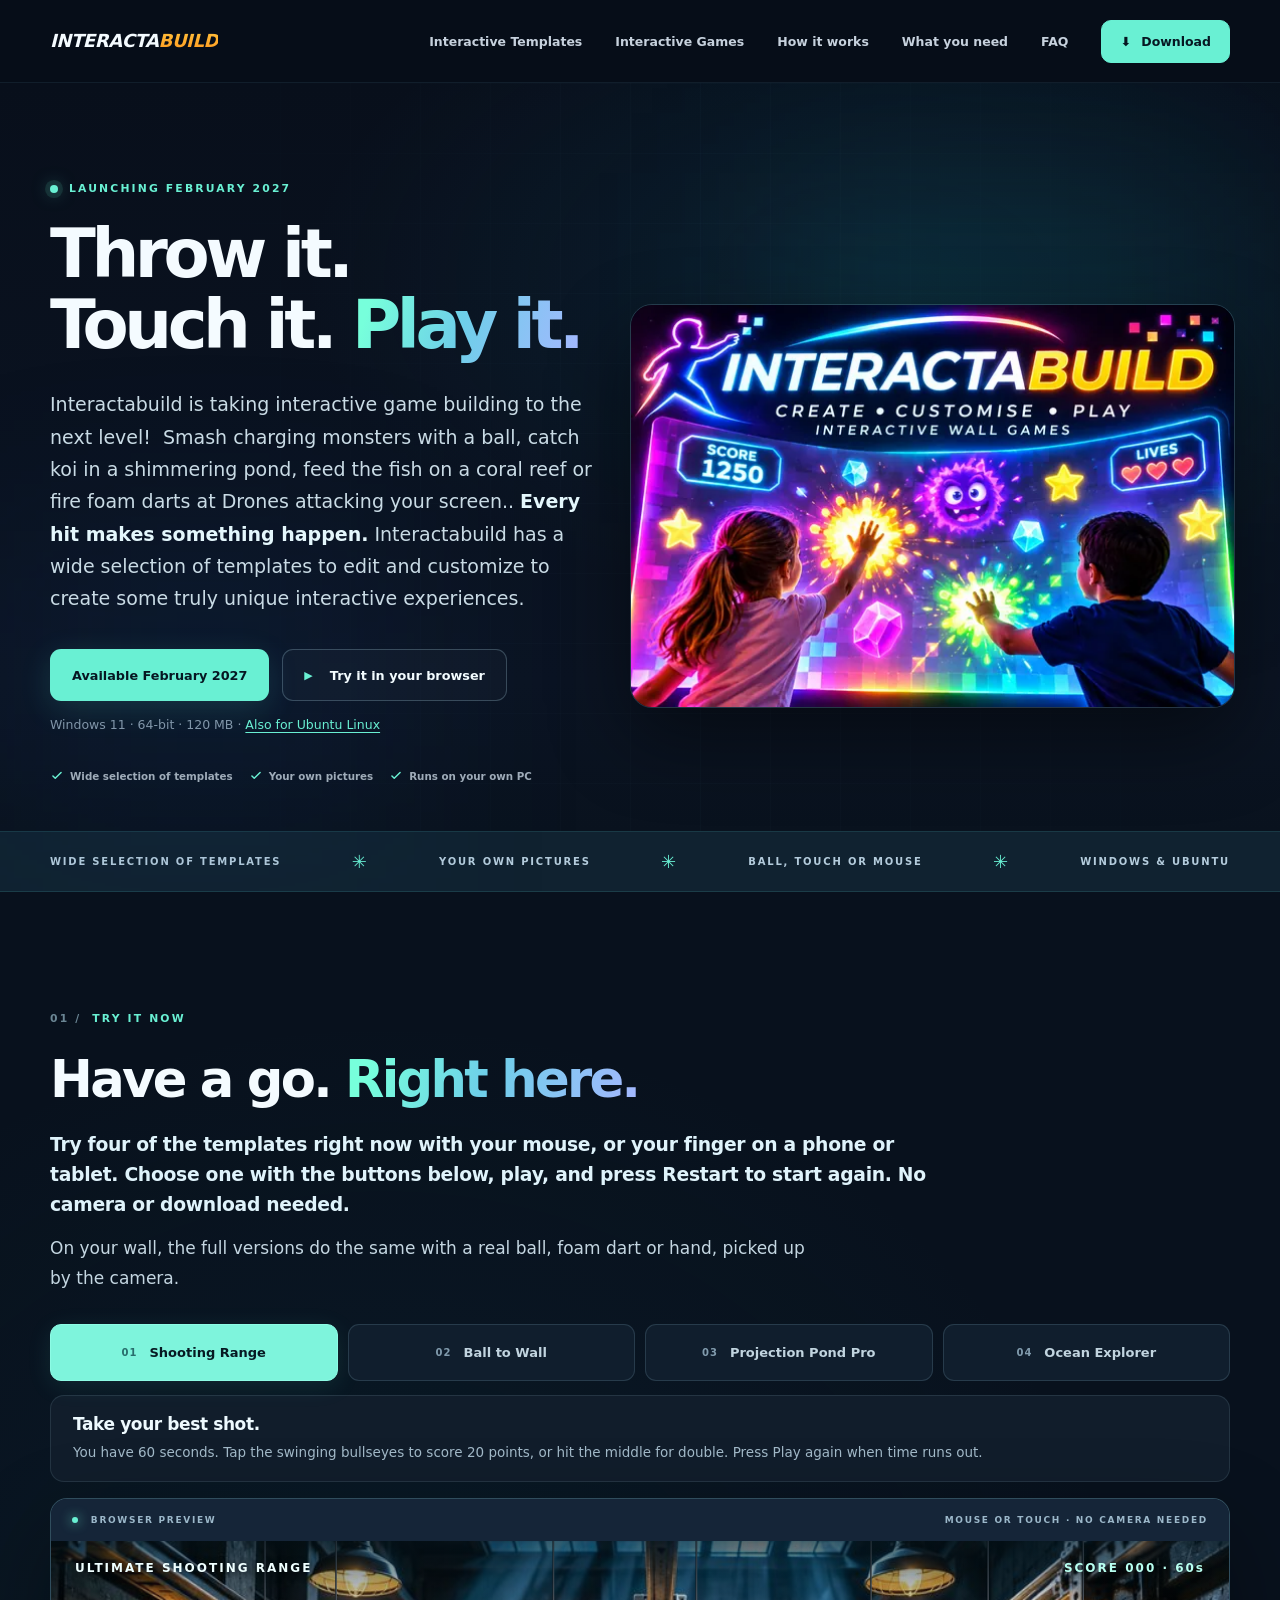
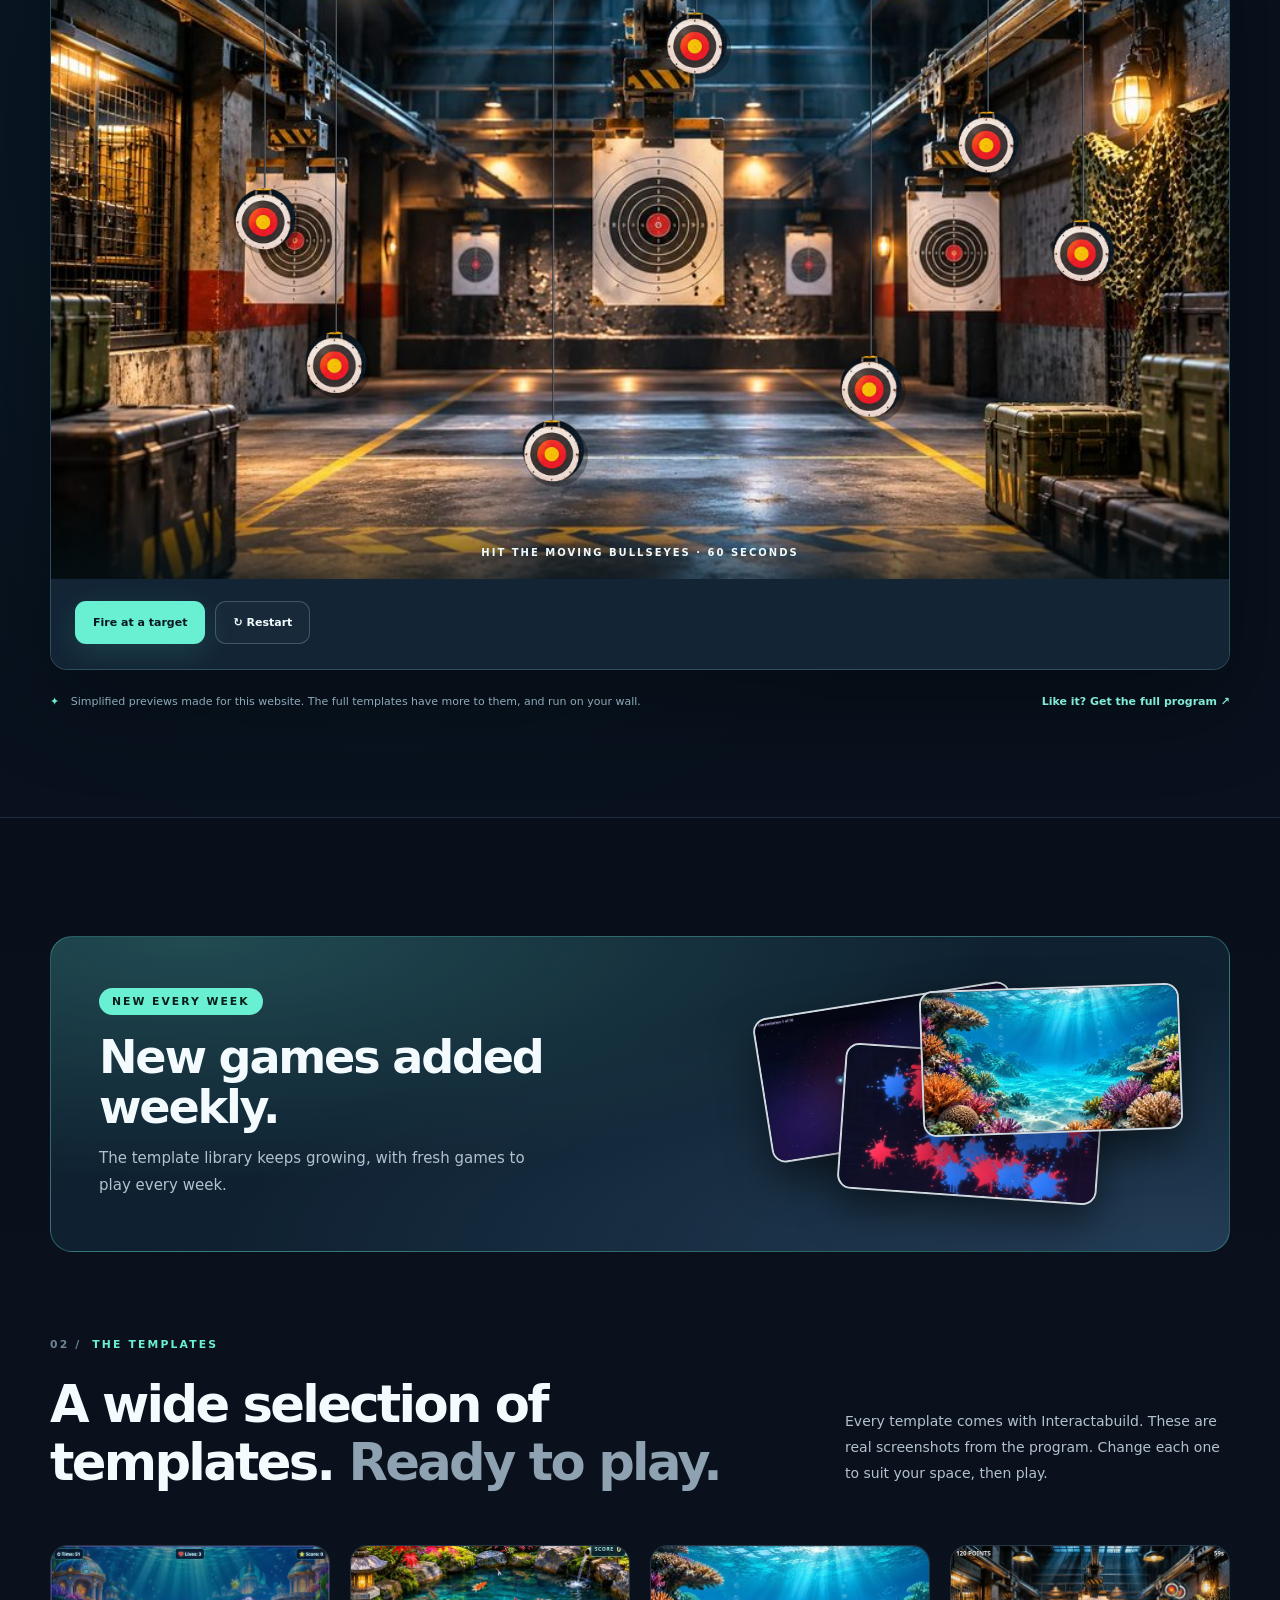
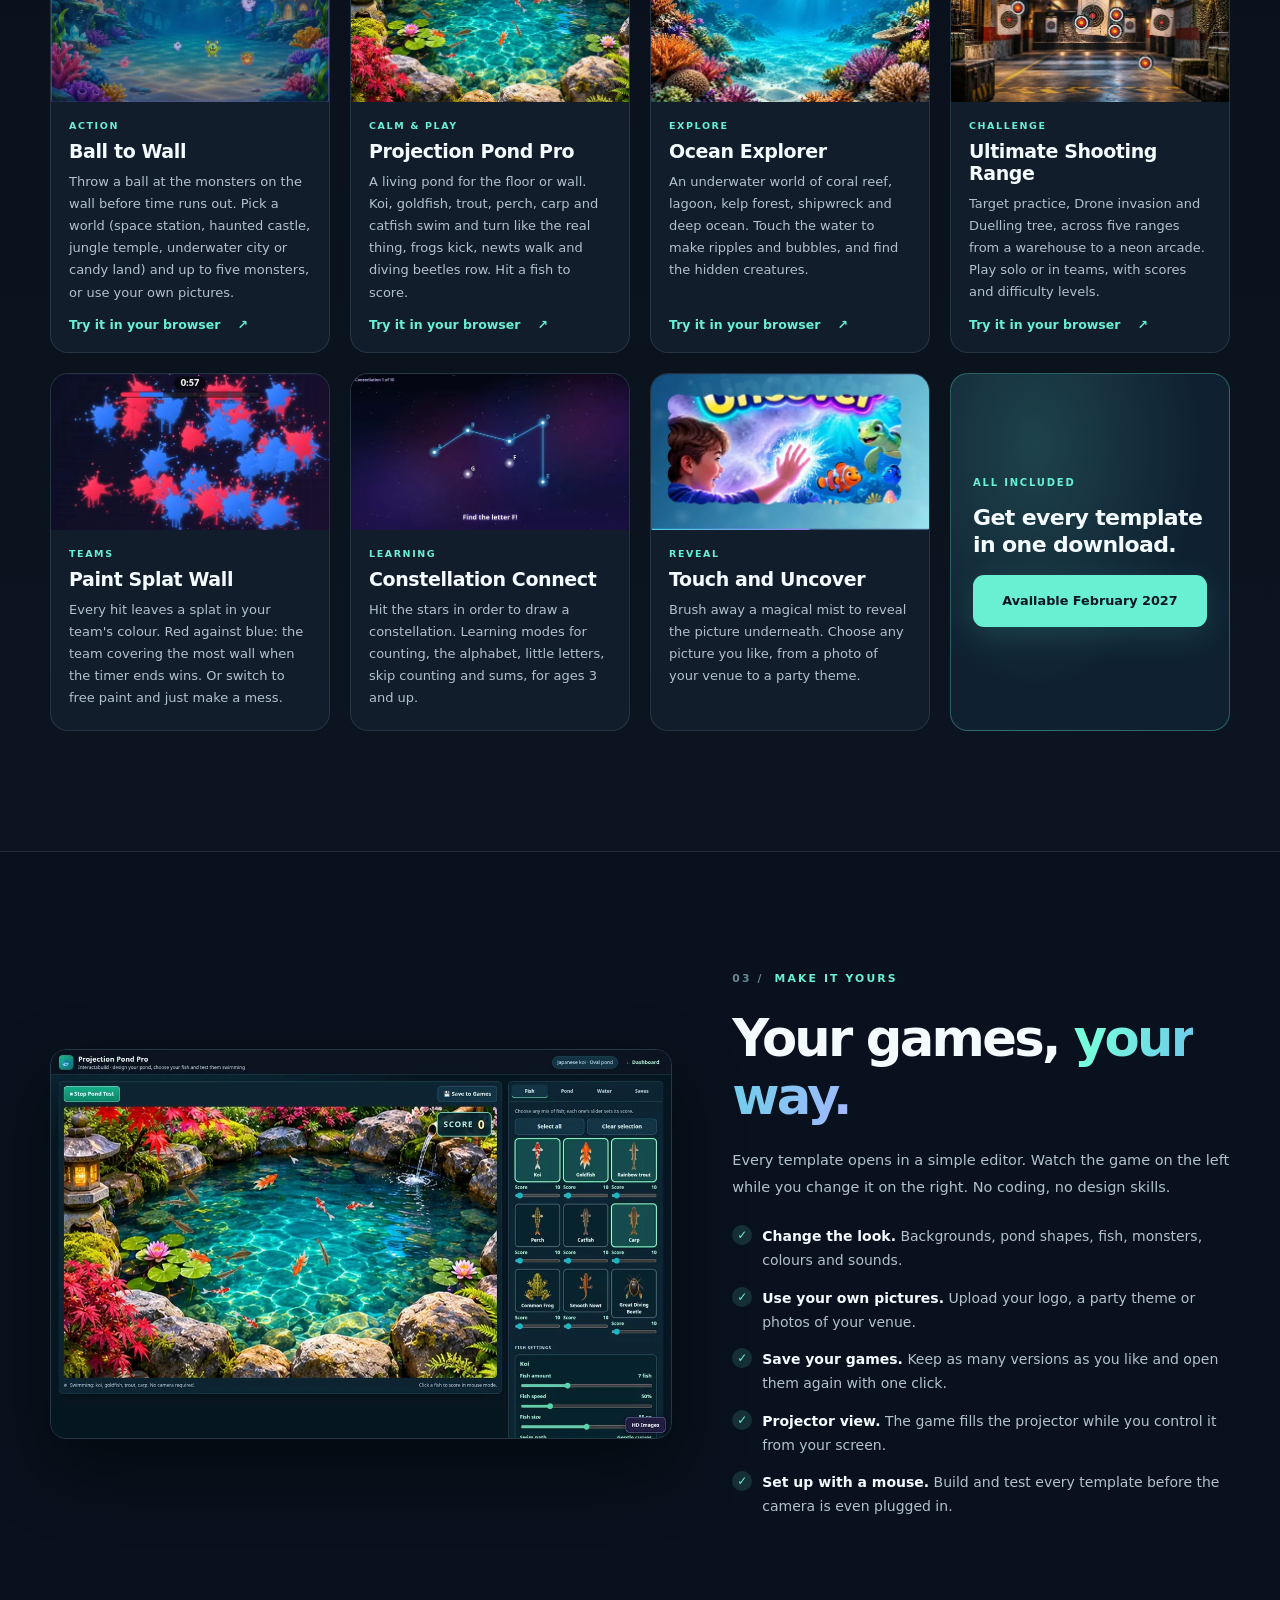
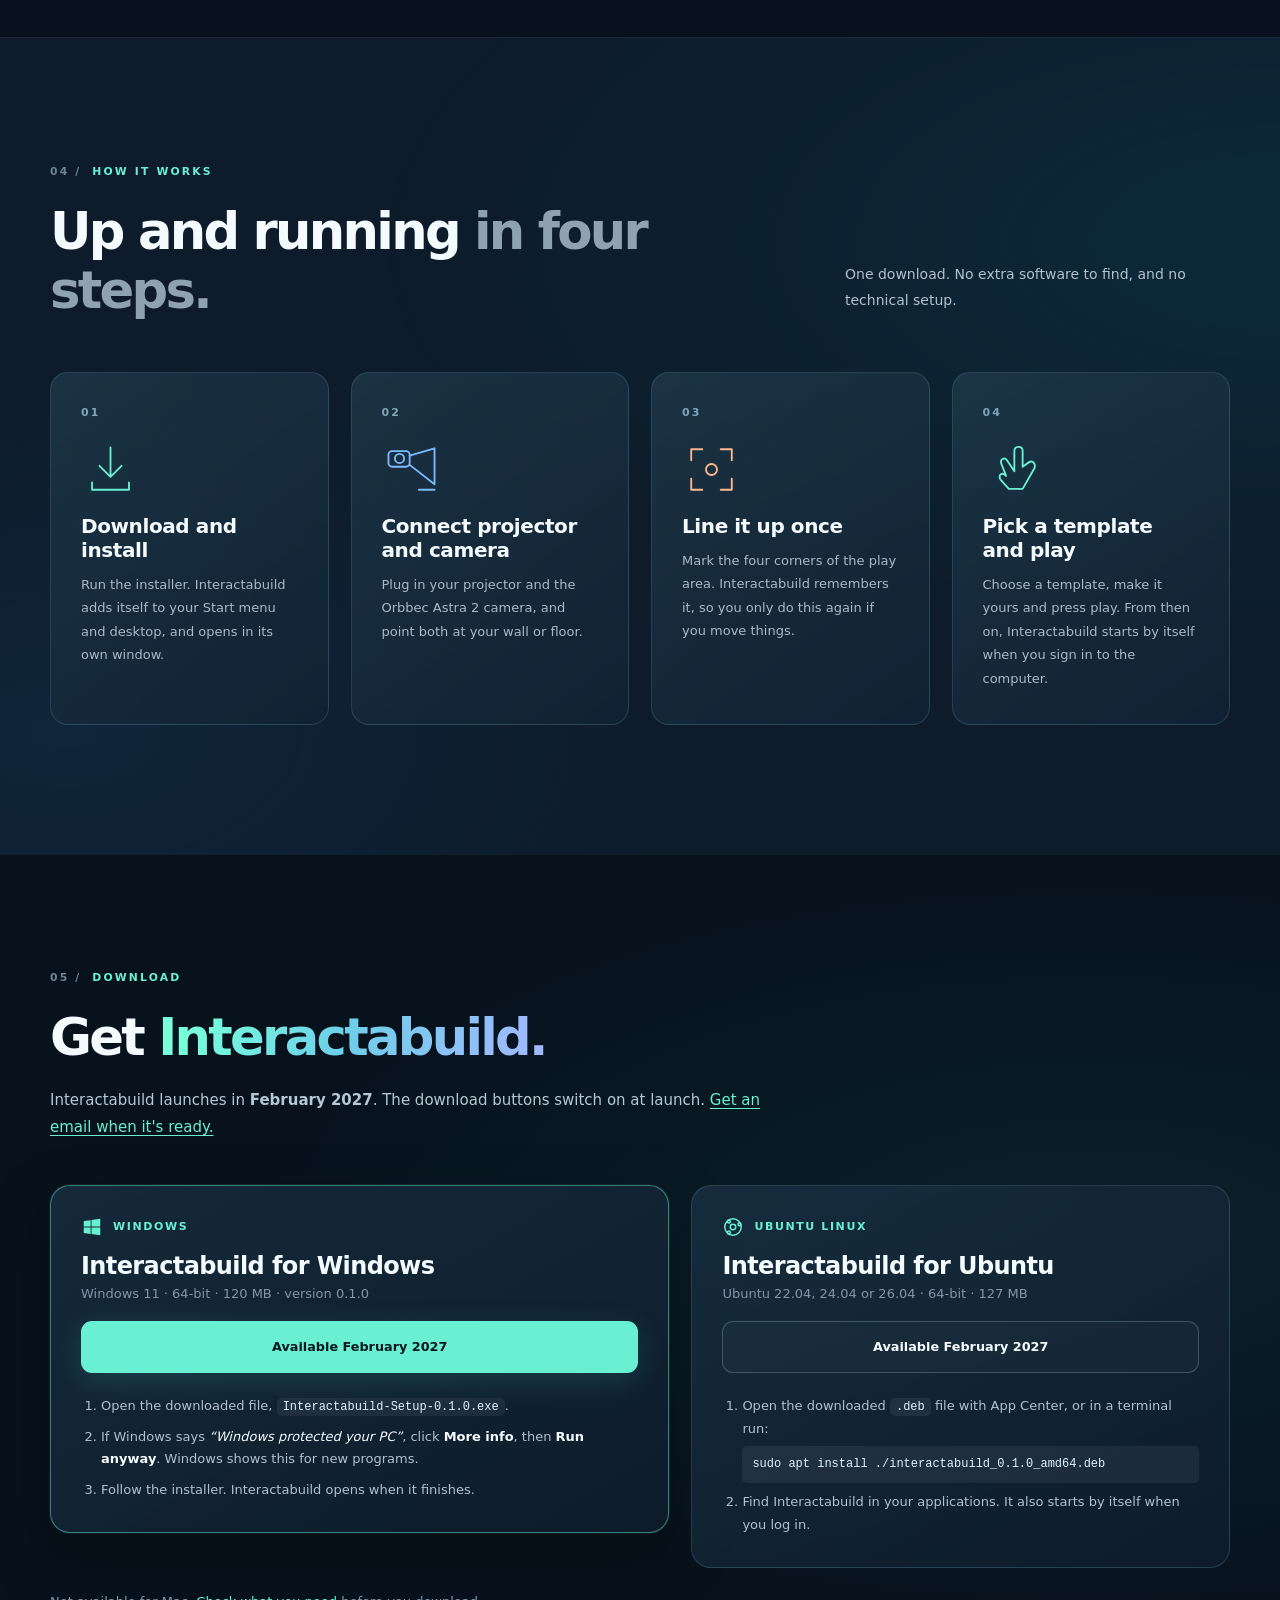
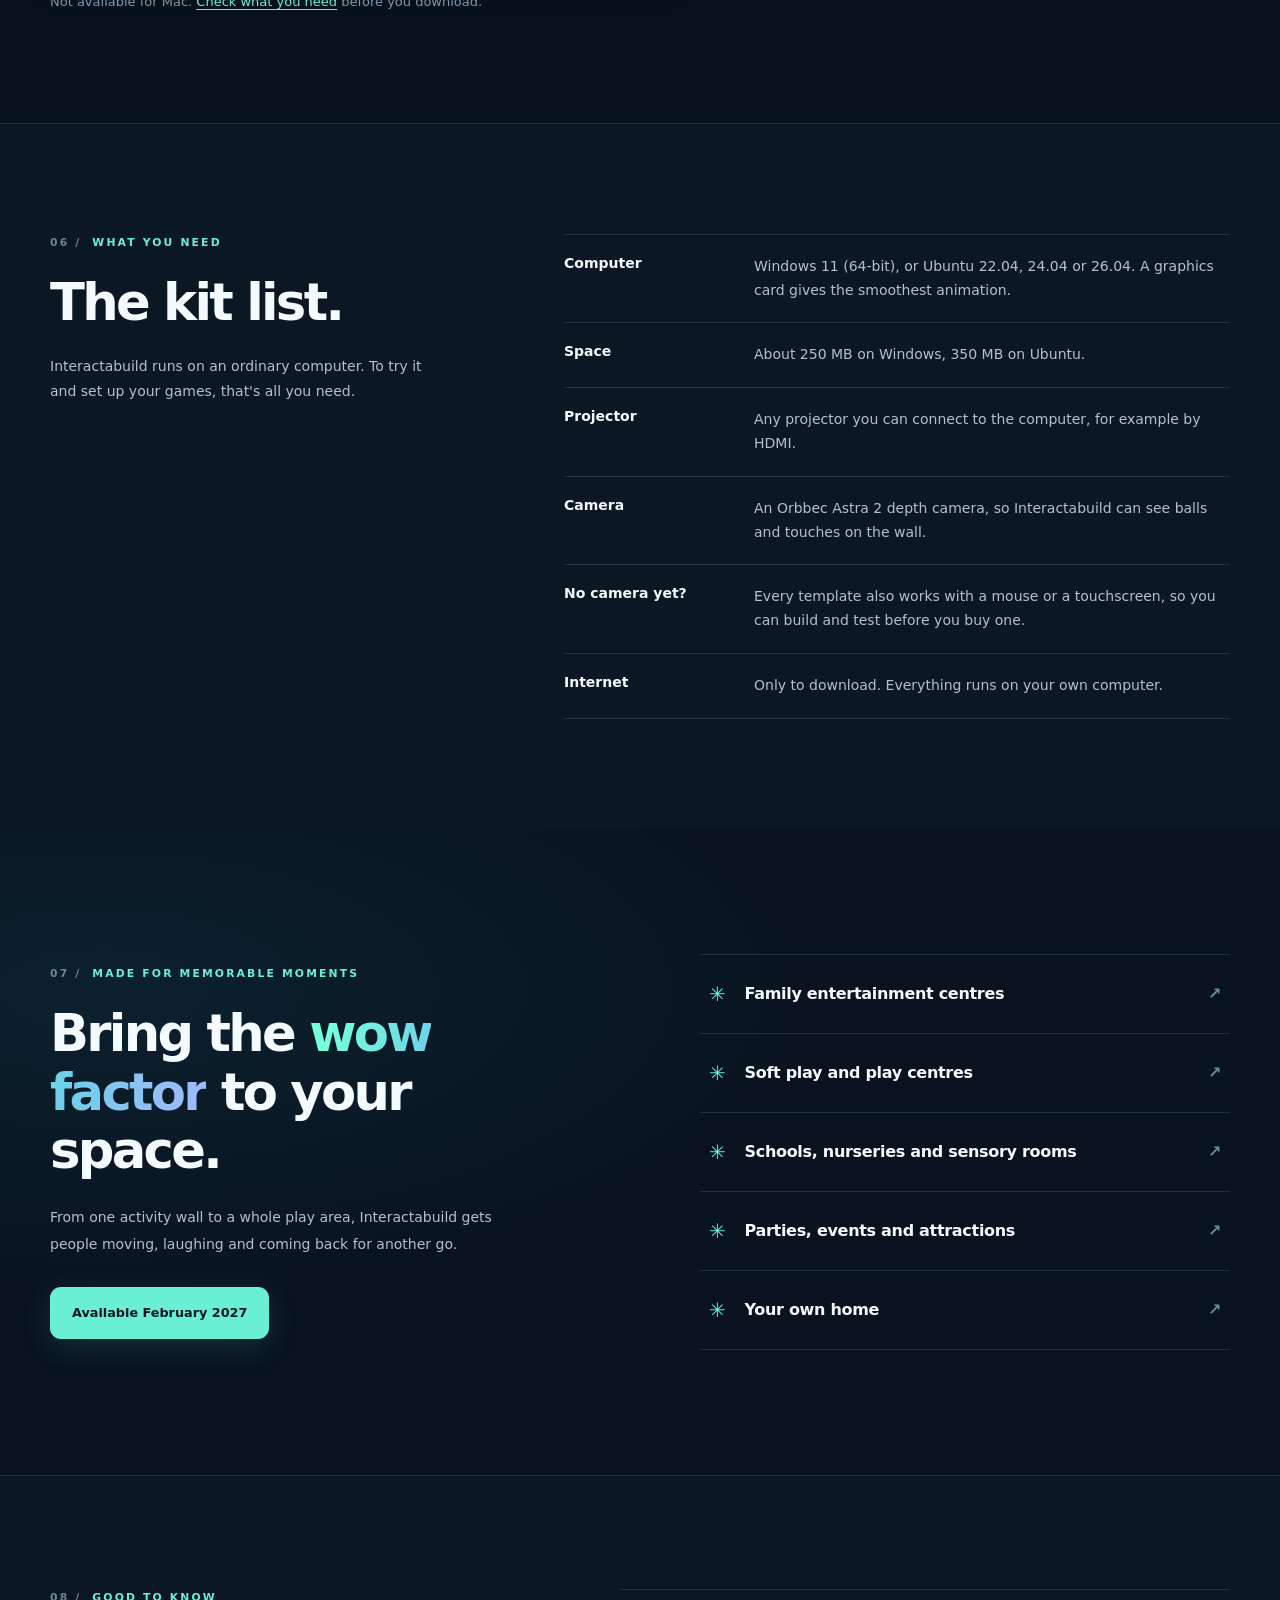
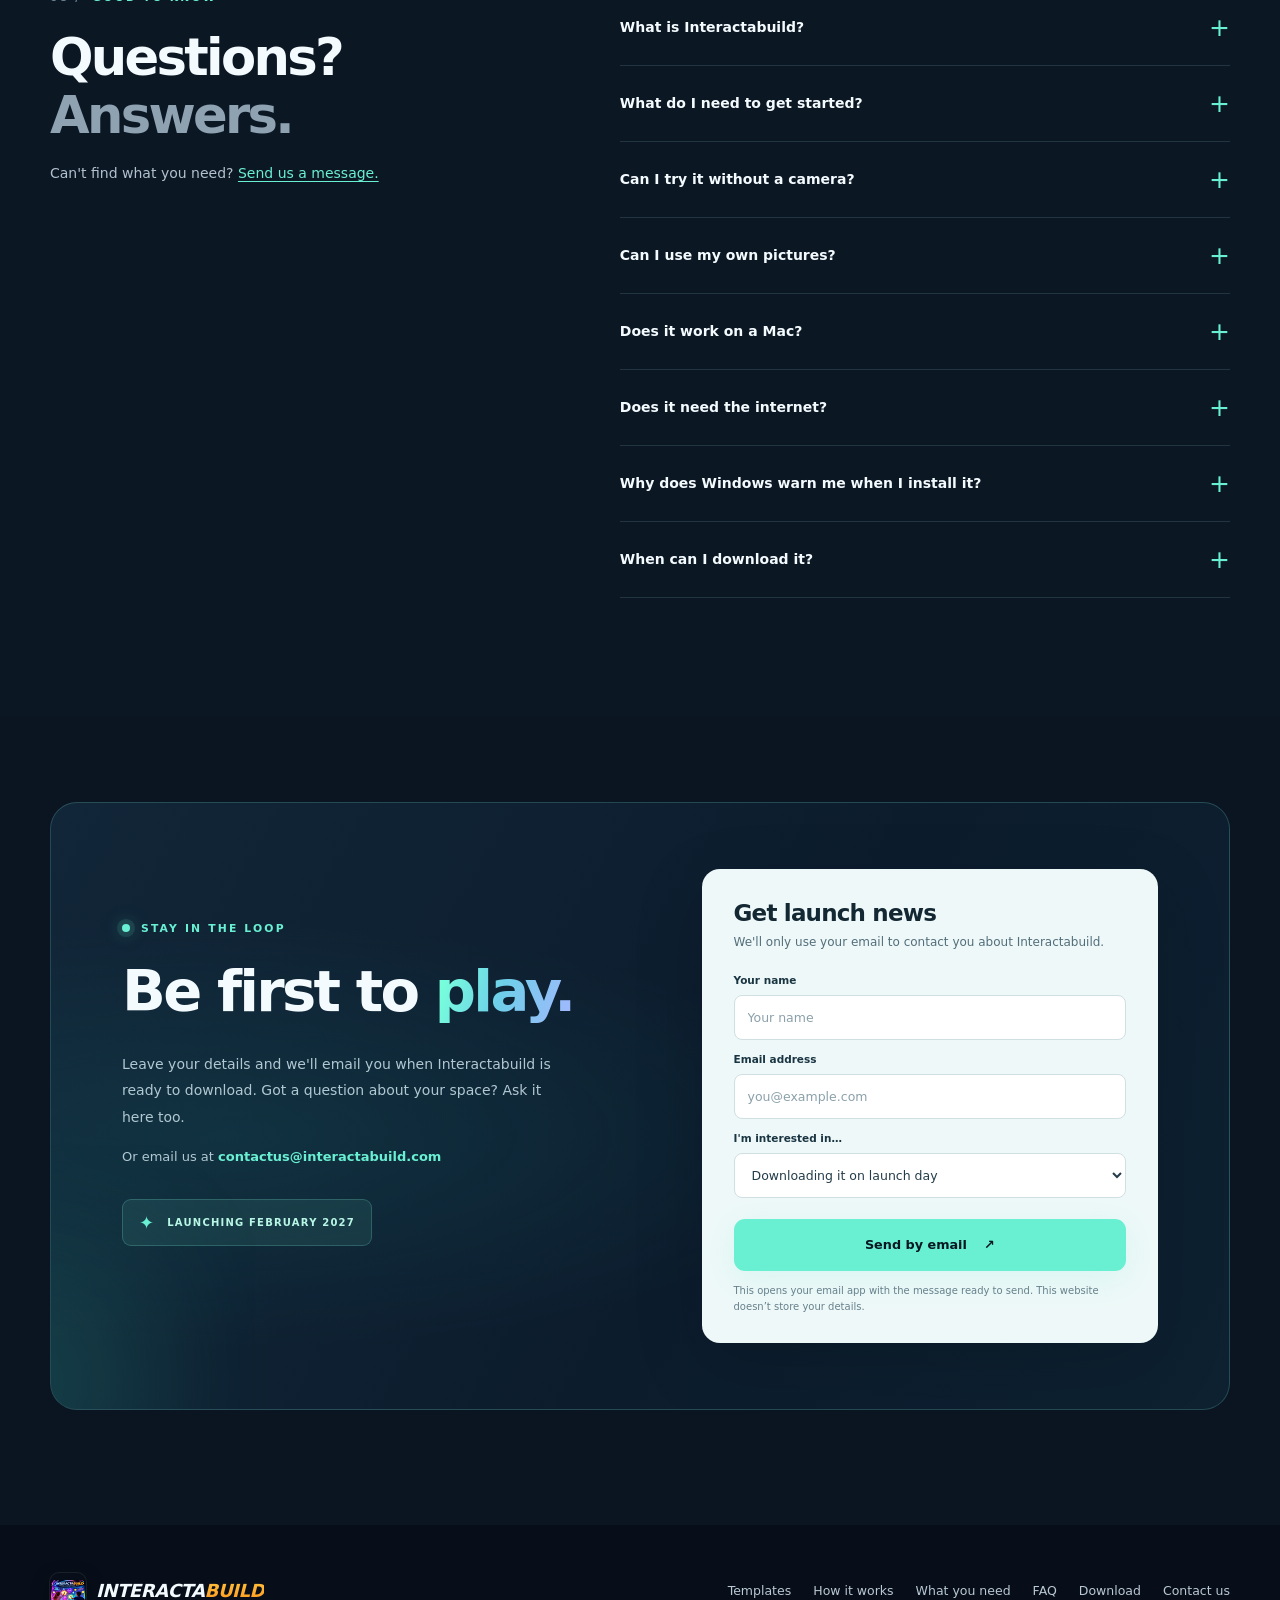
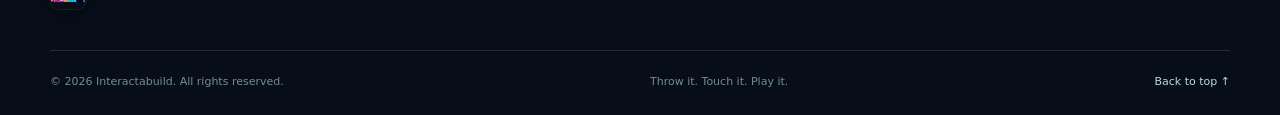
==== commit 7fc21cc1: "Website editor: 1 text change" ====
--- a/index.html
+++ b/index.html
@@ -48,7 +48,7 @@
           <div class="hero-copy">
             <p class="eyebrow"><span class="pulse-dot" aria-hidden="true"></span> <span data-release-label>LAUNCHING FEBRUARY 2027</span></p>
             <h1 id="hero-heading"><span class="nowrap">Throw it.</span> <span class="nowrap">Touch it.</span> <span class="gradient-type nowrap">Play it.</span></h1>
-            <p class="hero-intro">Point a projector at a wall, add a camera, and watch it come alive. Smash charging monsters with a ball, catch koi in a shimmering pond, feed the fish on a coral reef or fire foam darts at swinging targets. <strong>Every hit makes something happen.</strong> Interactabuild has a wide selection of templates to edit and customize to create some truly unique interactive experiences.</p>
+            <p class="hero-intro">Interactabuild is taking interactive game building to the next level!&nbsp; Smash charging monsters with a ball, catch koi in a shimmering pond, feed the fish on a coral reef or fire foam darts at Drones attacking your screen.. <strong>Every hit makes something happen.</strong> Interactabuild has a wide selection of templates to edit and customize to create some truly unique interactive experiences.</p>
             <div class="hero-actions">
               <a class="btn btn-primary btn-download" href="#download" data-download="windows"><span class="dl-icon" aria-hidden="true">⬇</span> <span data-dl-text>Download for Windows</span></a>
               <a class="btn btn-secondary" href="#demos"><span class="play-icon" aria-hidden="true">▶</span> Try it in your browser</a>
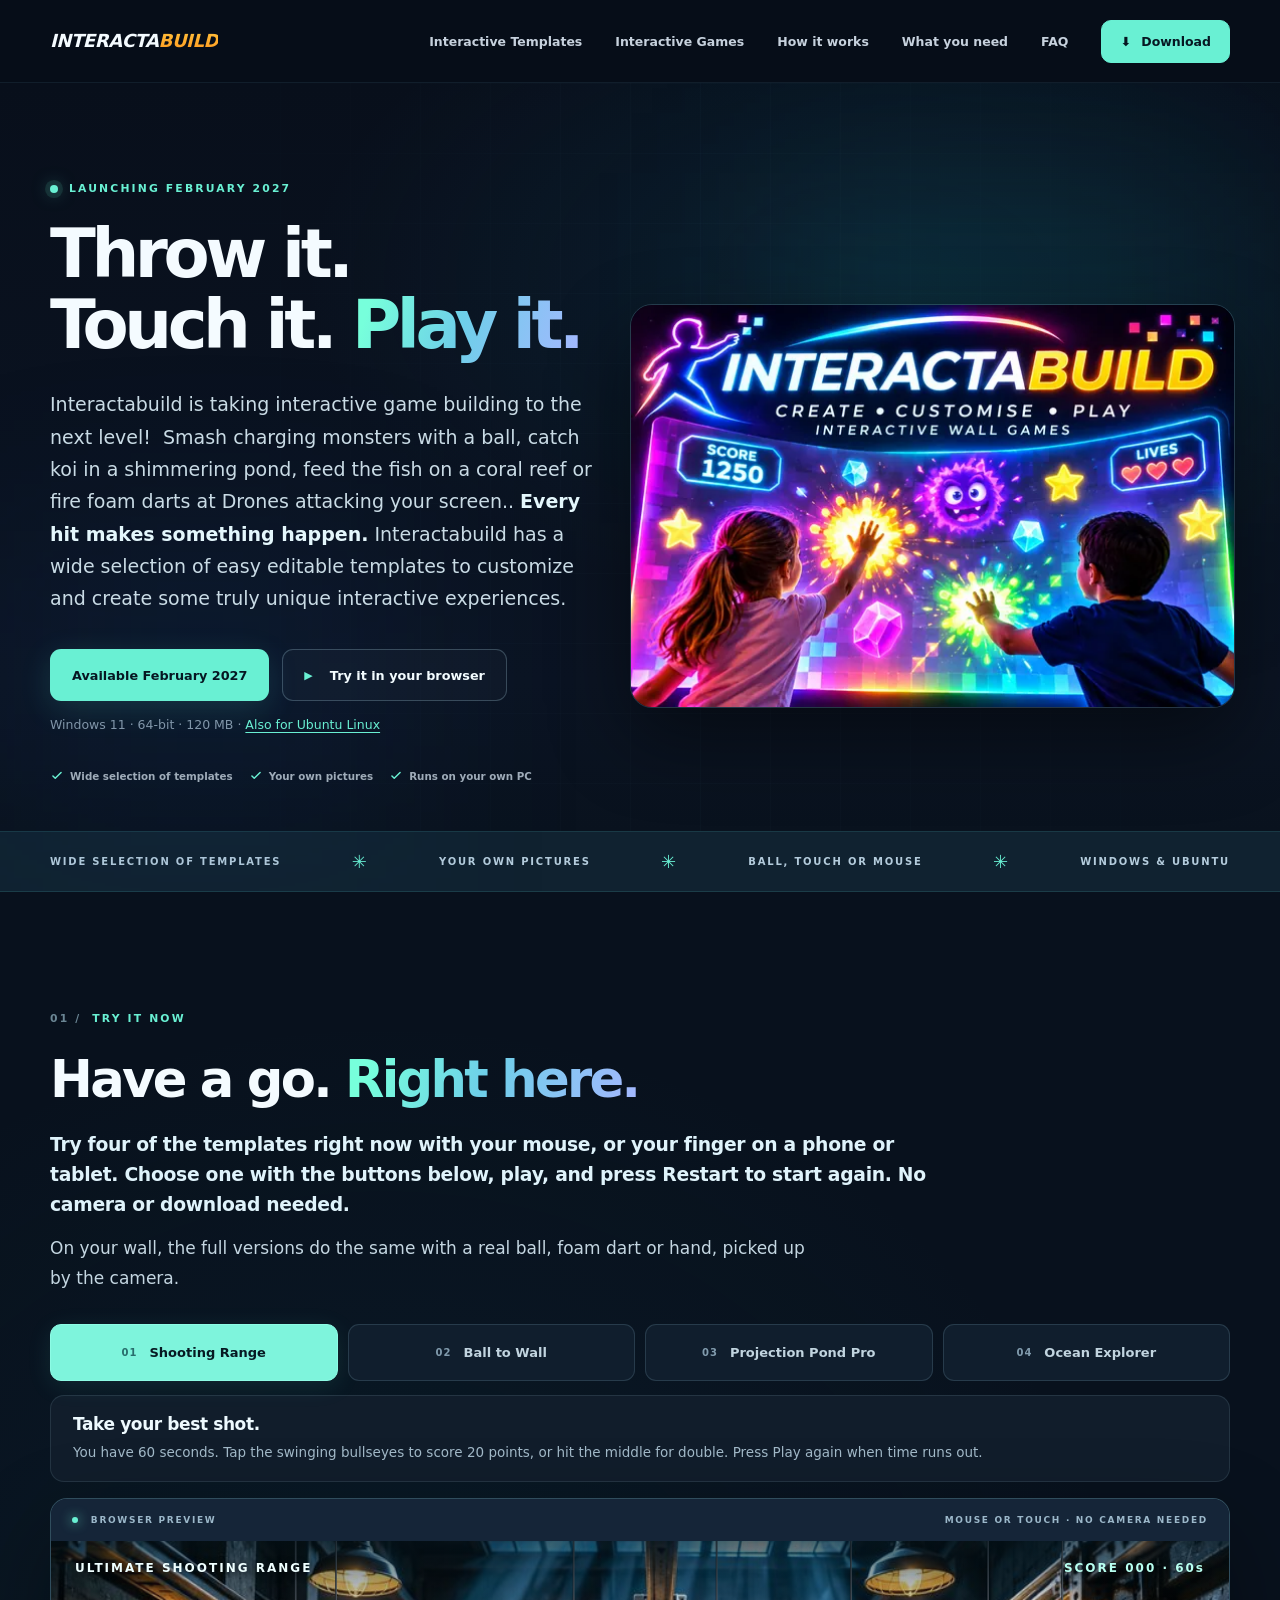
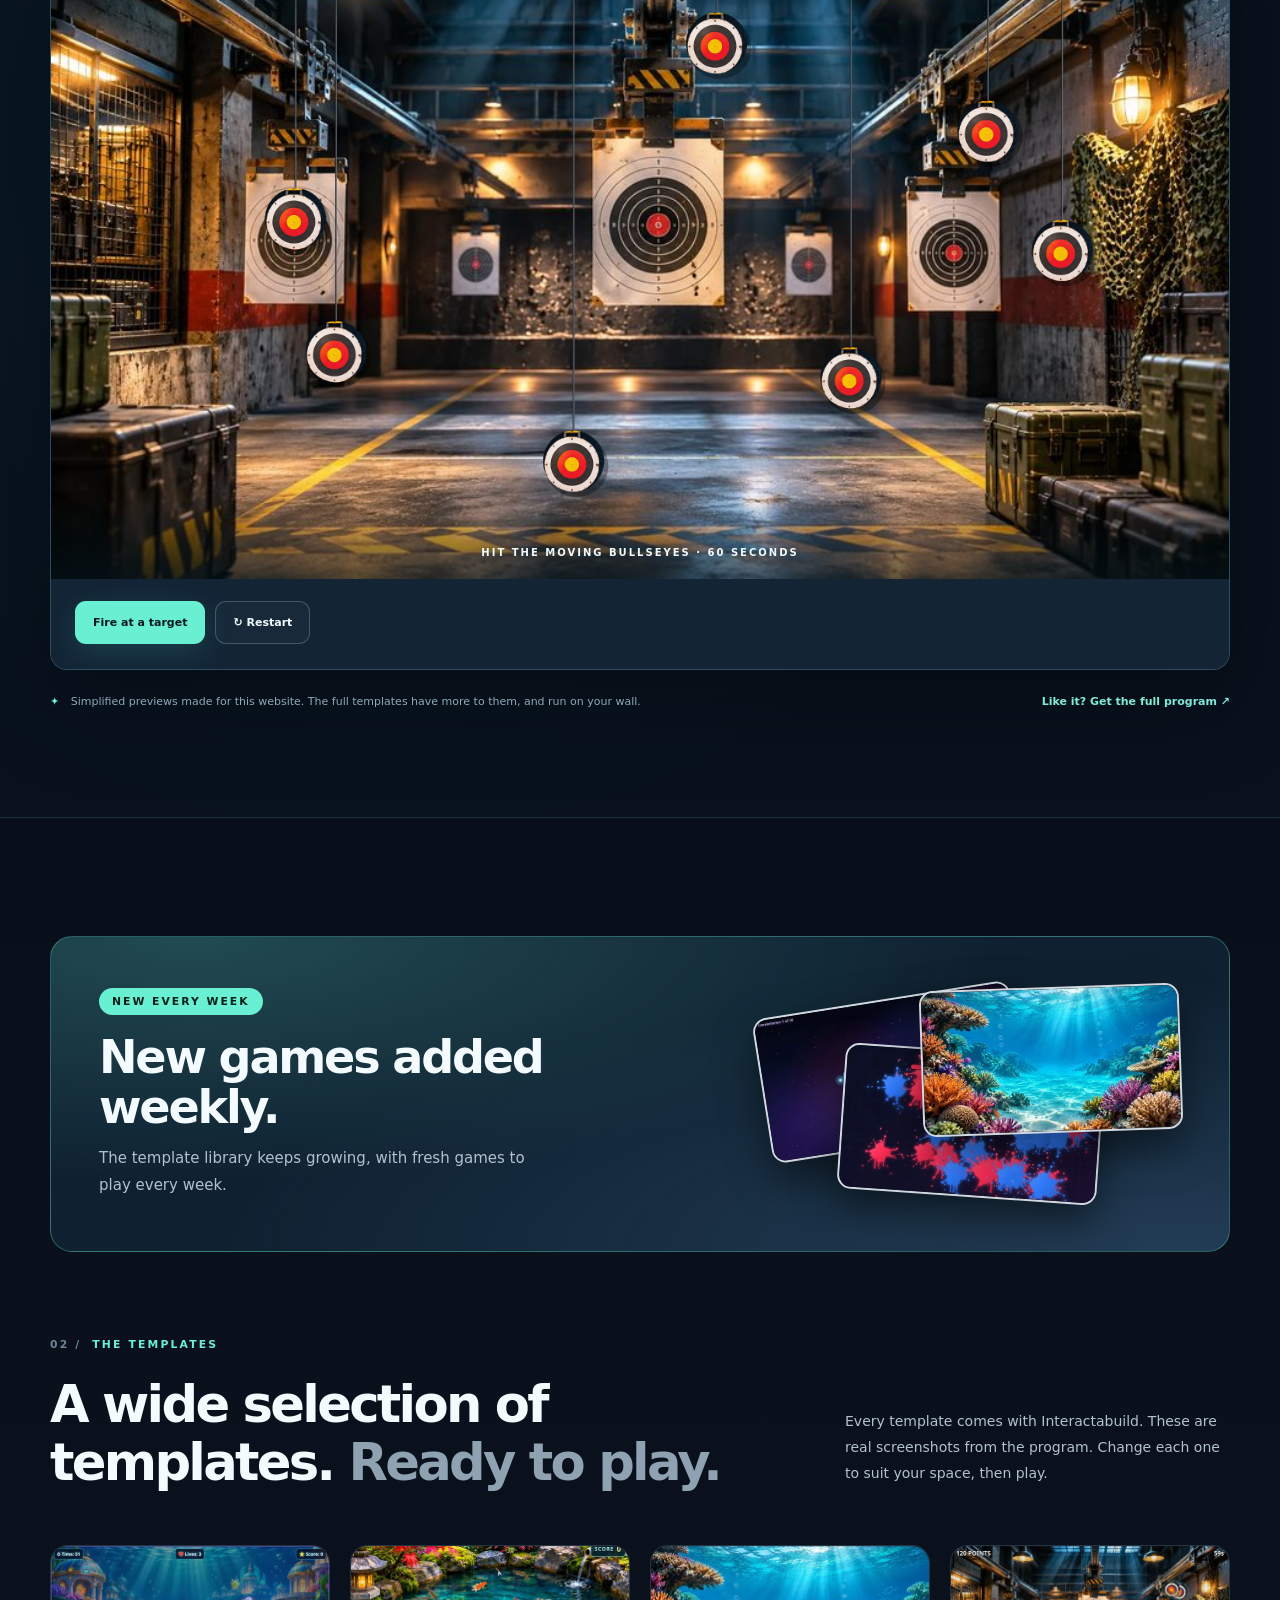
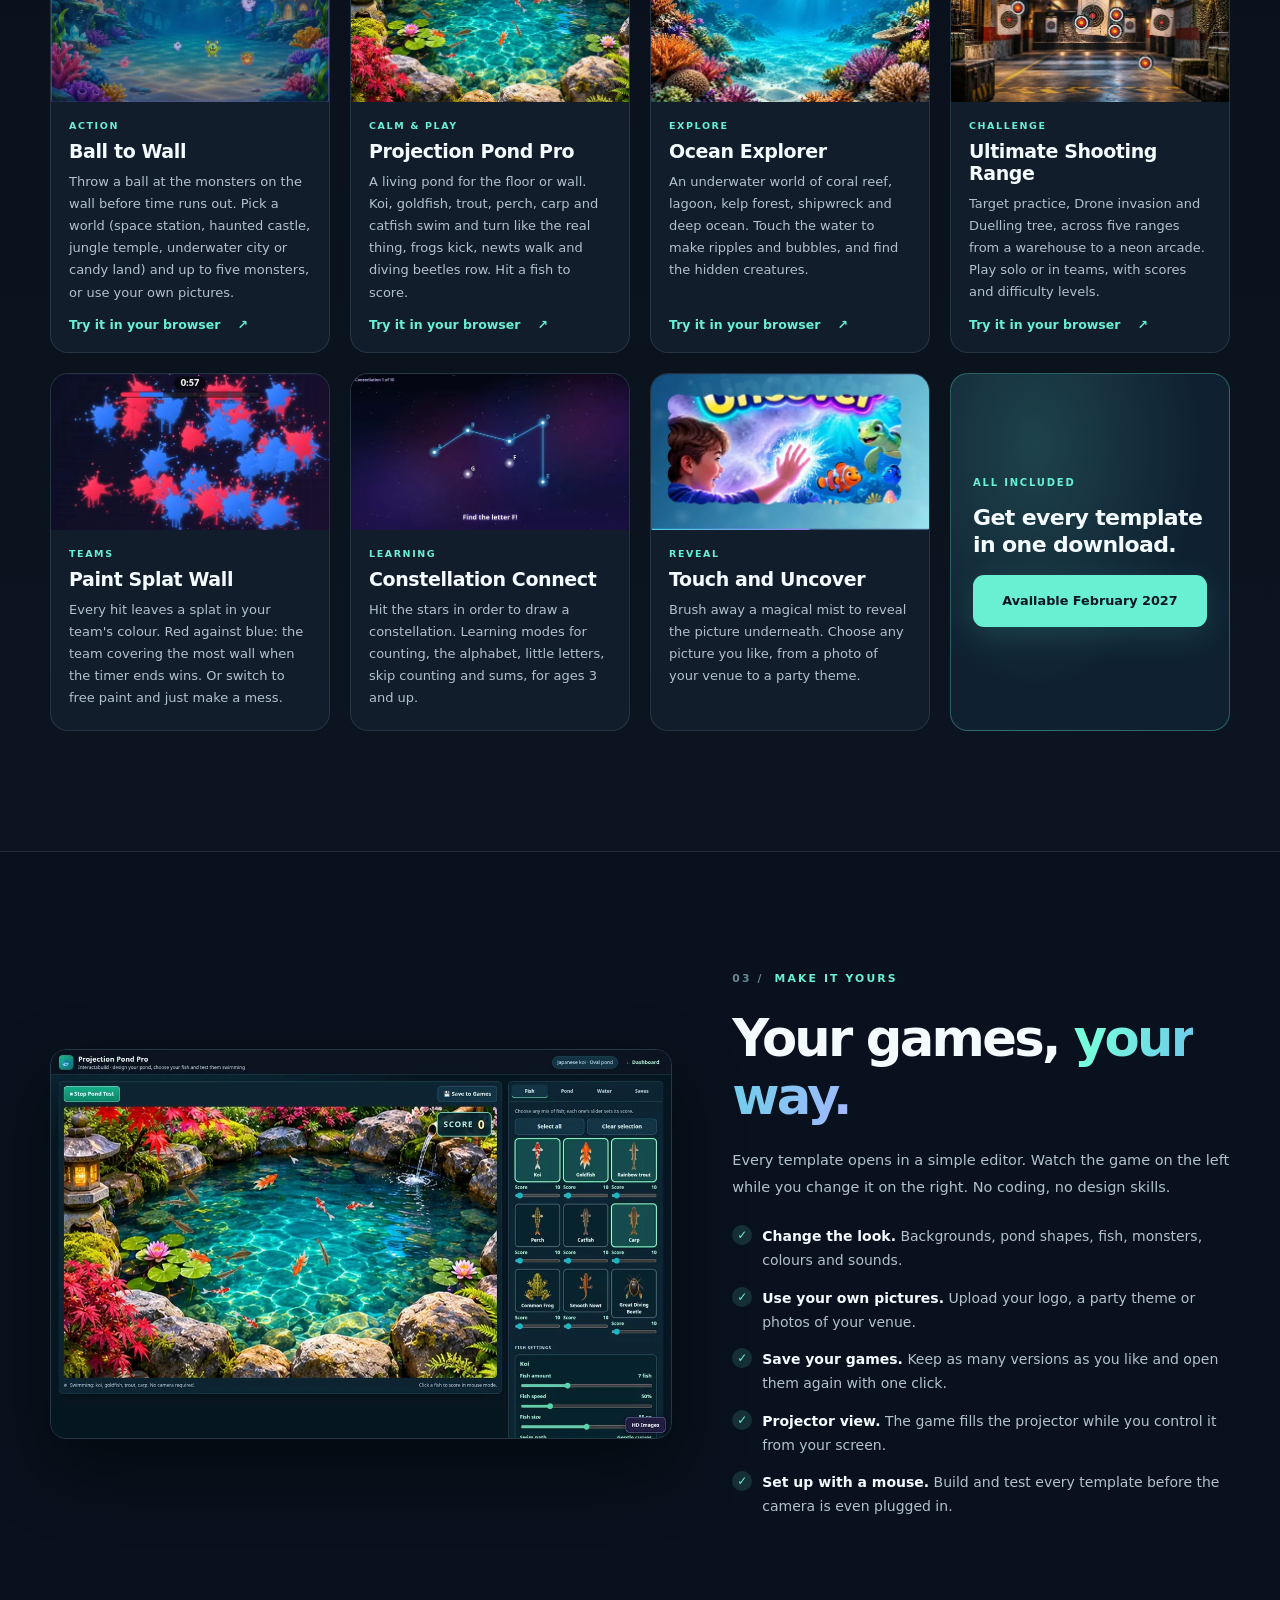
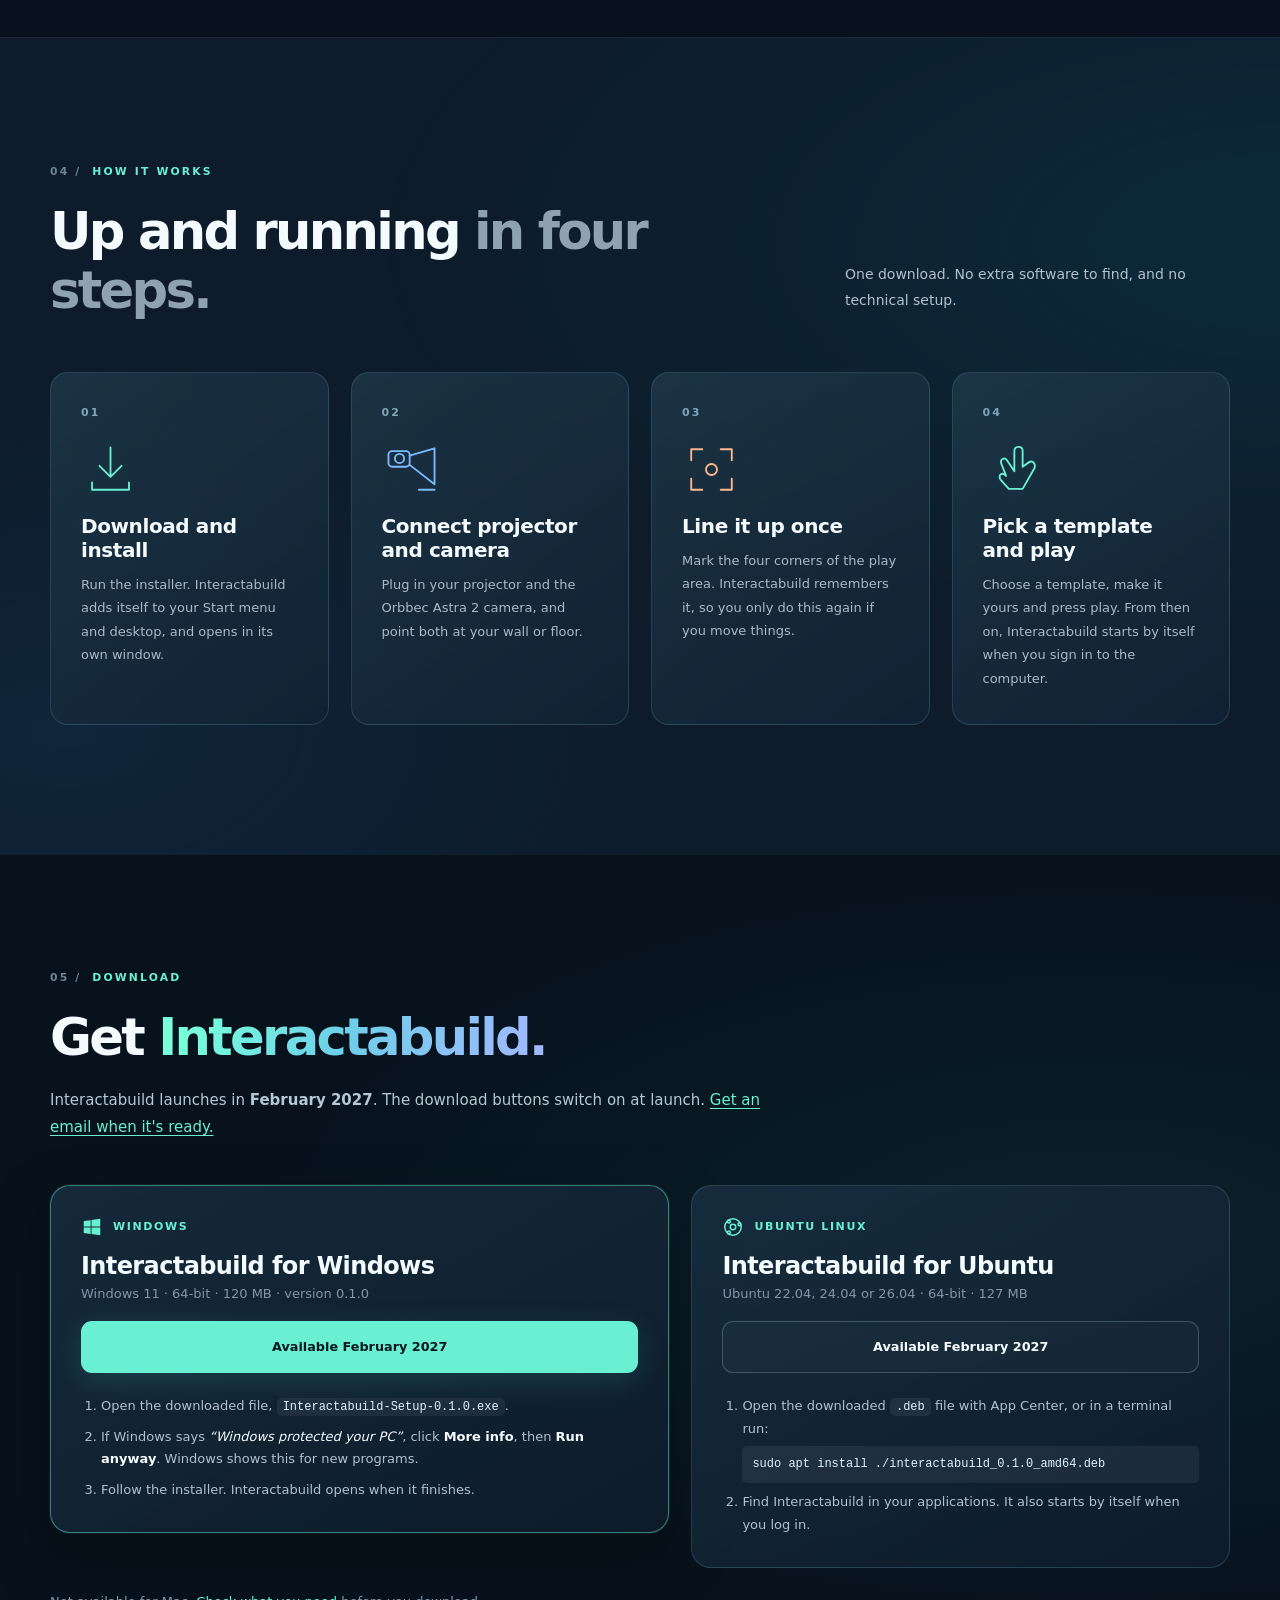
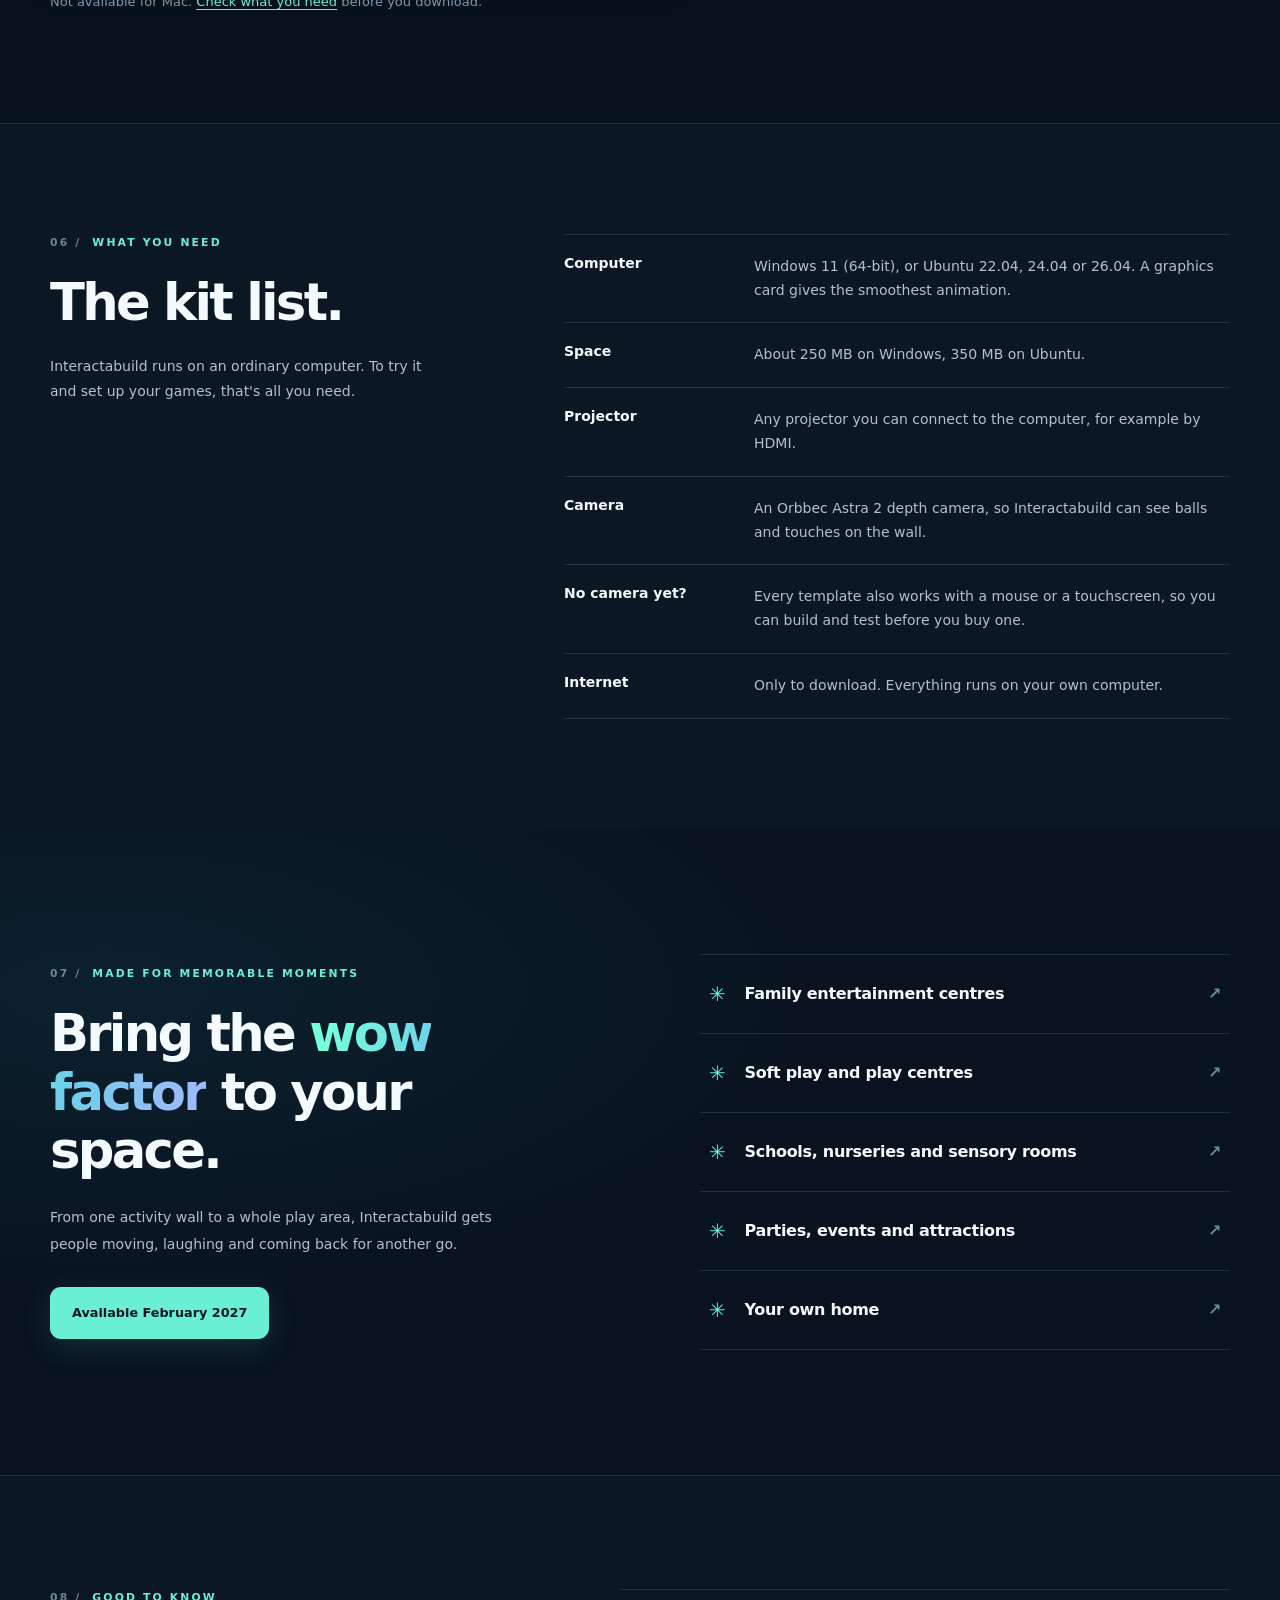
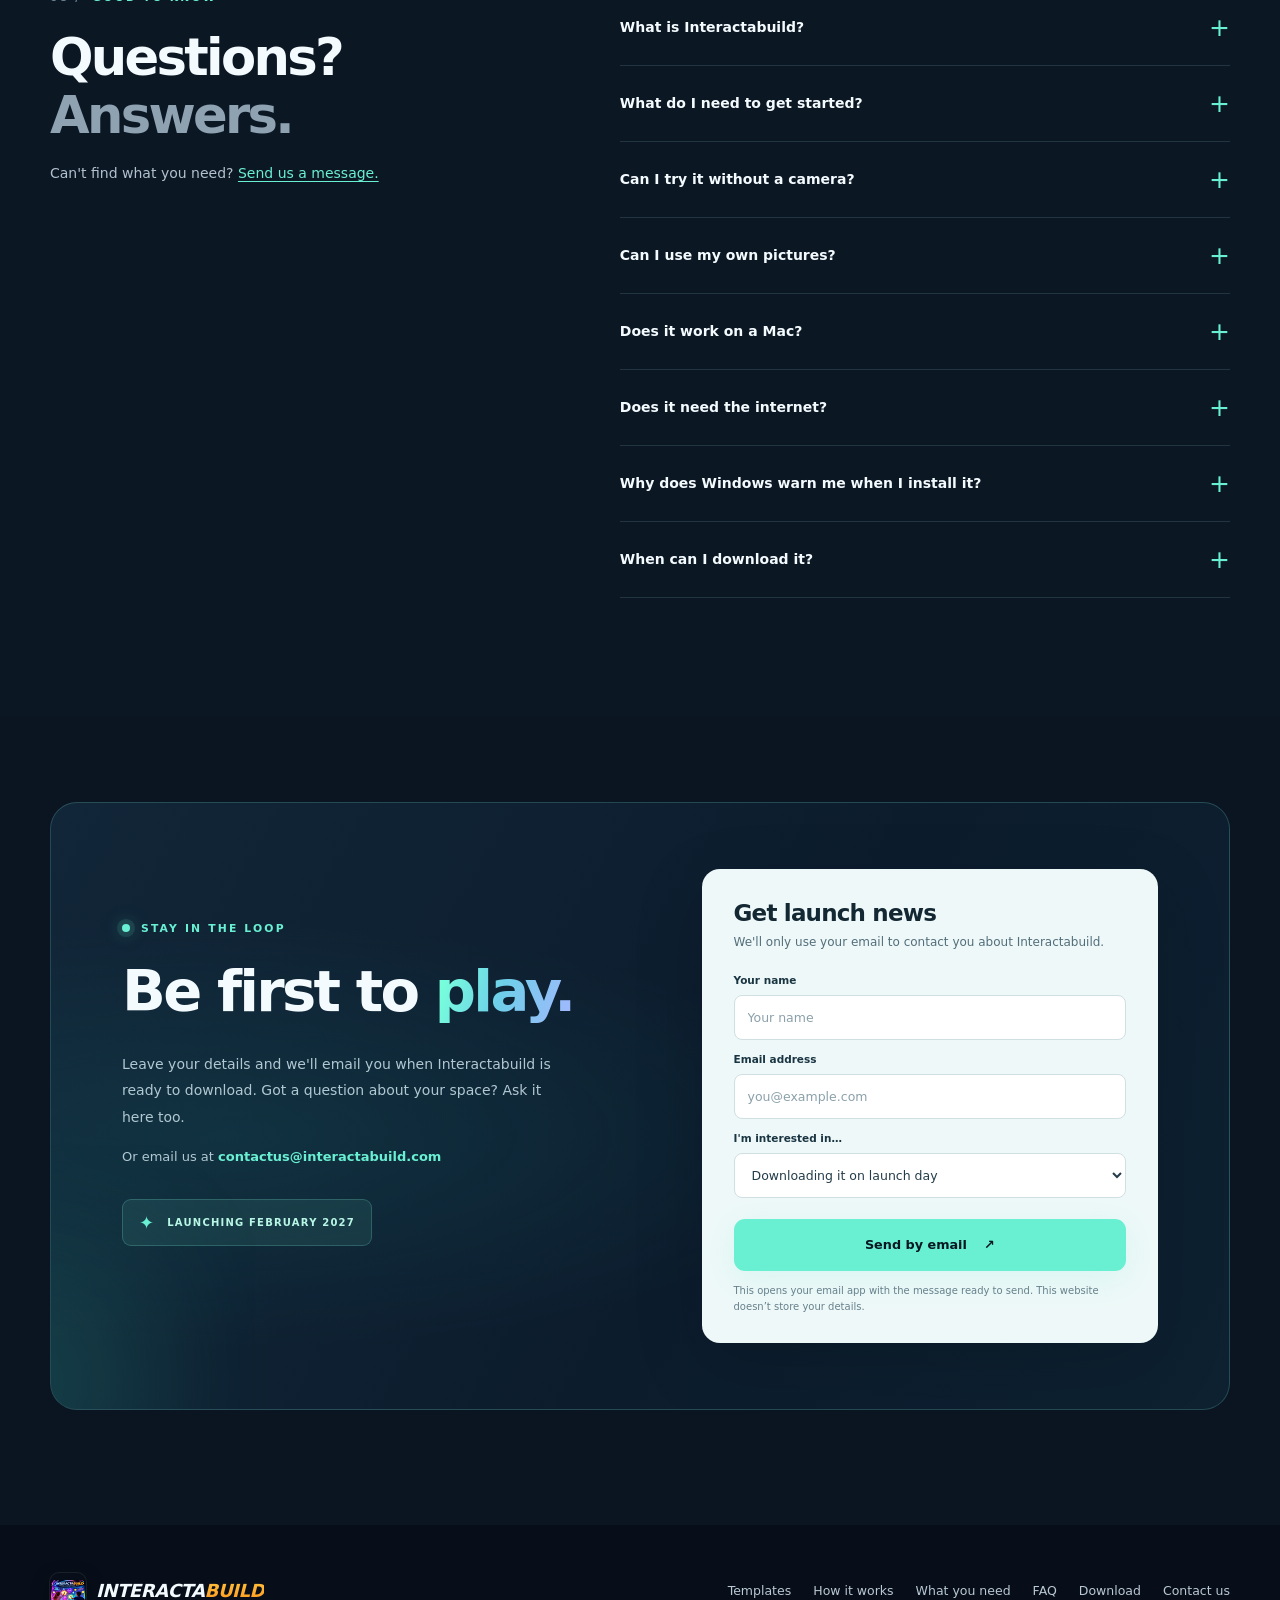
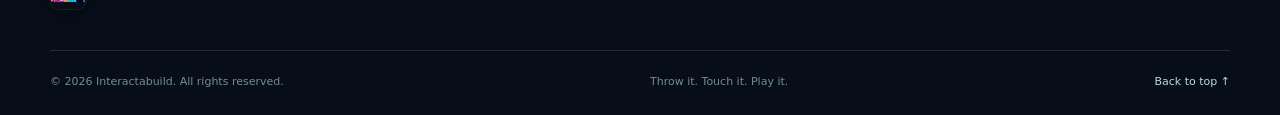
==== commit b26552c3: "Website editor: 1 text change" ====
--- a/index.html
+++ b/index.html
@@ -48,7 +48,7 @@
           <div class="hero-copy">
             <p class="eyebrow"><span class="pulse-dot" aria-hidden="true"></span> <span data-release-label>LAUNCHING FEBRUARY 2027</span></p>
             <h1 id="hero-heading"><span class="nowrap">Throw it.</span> <span class="nowrap">Touch it.</span> <span class="gradient-type nowrap">Play it.</span></h1>
-            <p class="hero-intro">Interactabuild is taking interactive game building to the next level!&nbsp; Smash charging monsters with a ball, catch koi in a shimmering pond, feed the fish on a coral reef or fire foam darts at Drones attacking your screen.. <strong>Every hit makes something happen.</strong> Interactabuild has a wide selection of templates to edit and customize to create some truly unique interactive experiences.</p>
+            <p class="hero-intro">Interactabuild is taking interactive game building to the next level!&nbsp; Smash charging monsters with a ball, catch koi in a shimmering pond, feed the fish on a coral reef or fire foam darts at Drones attacking your screen.. <strong>Every hit makes something happen.</strong> Interactabuild has a wide selection of easy editable templates to customize and create some truly unique interactive experiences.</p>
             <div class="hero-actions">
               <a class="btn btn-primary btn-download" href="#download" data-download="windows"><span class="dl-icon" aria-hidden="true">⬇</span> <span data-dl-text>Download for Windows</span></a>
               <a class="btn btn-secondary" href="#demos"><span class="play-icon" aria-hidden="true">▶</span> Try it in your browser</a>
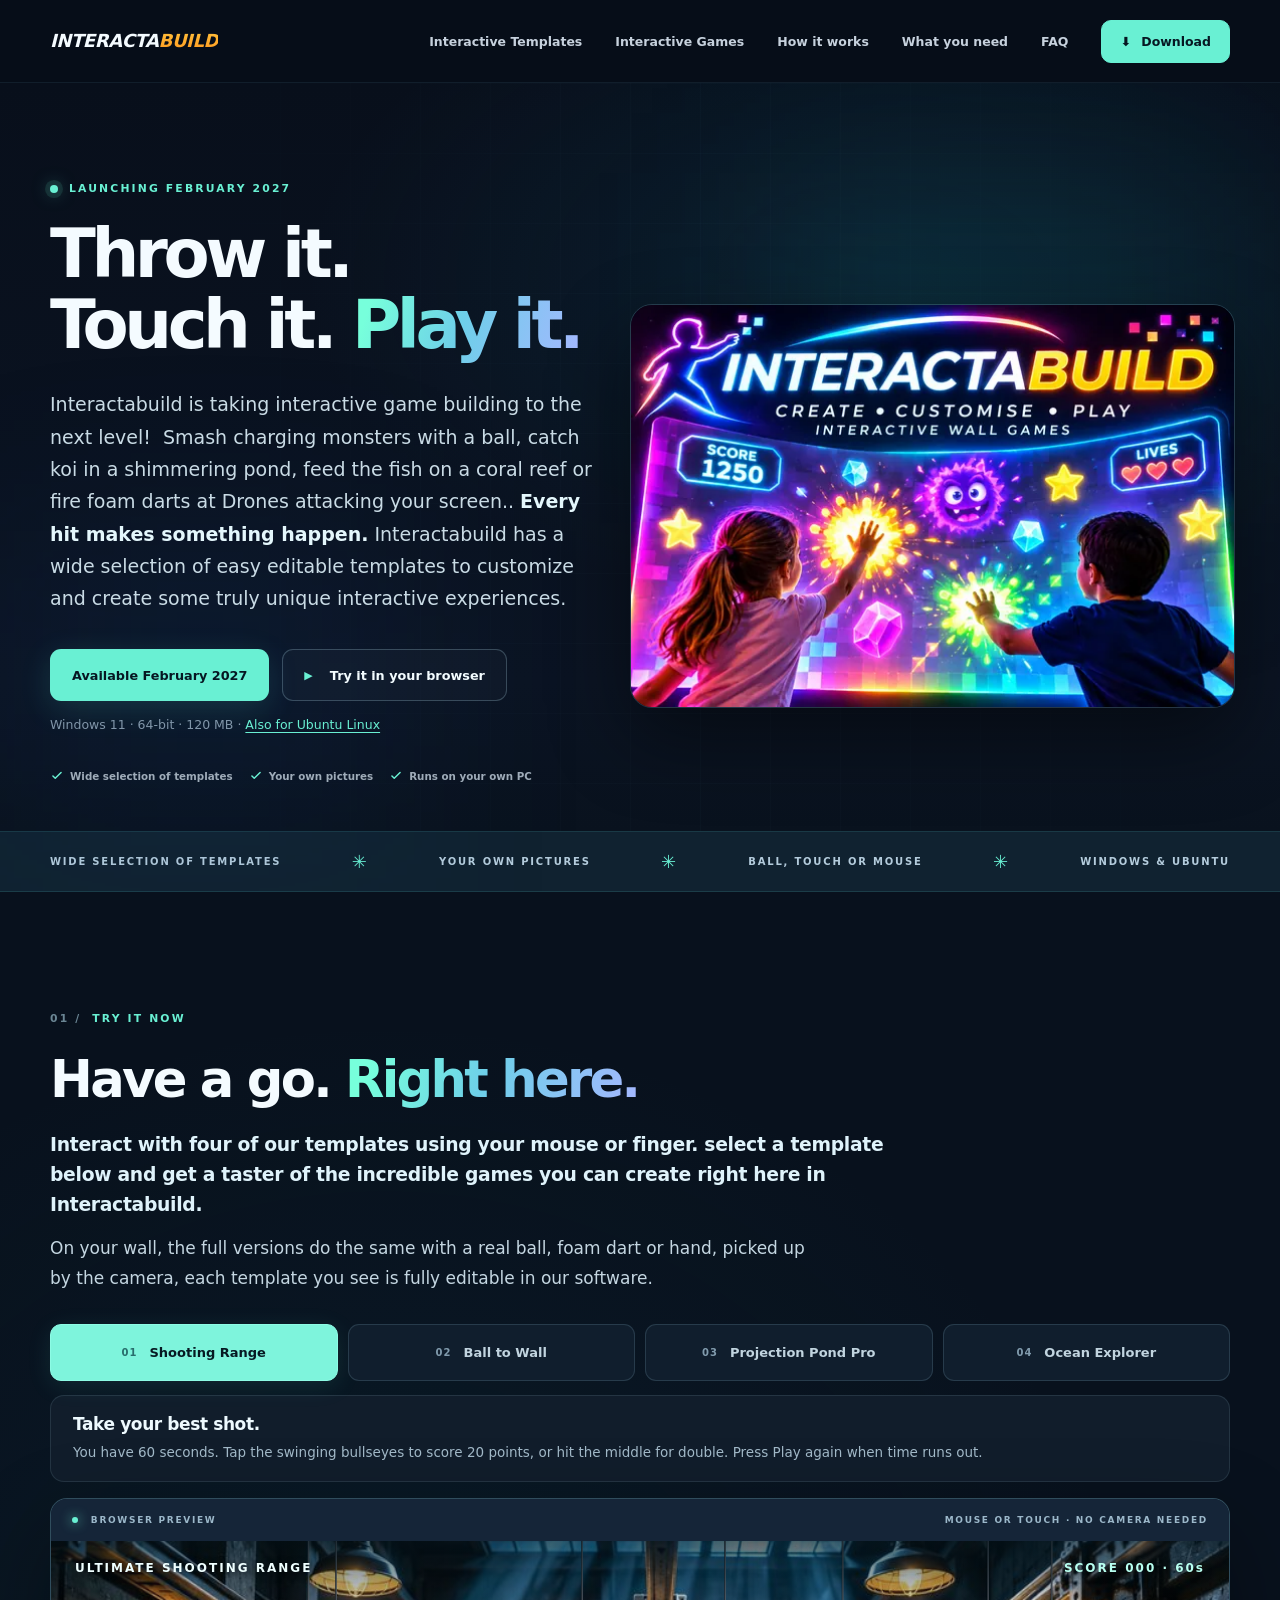
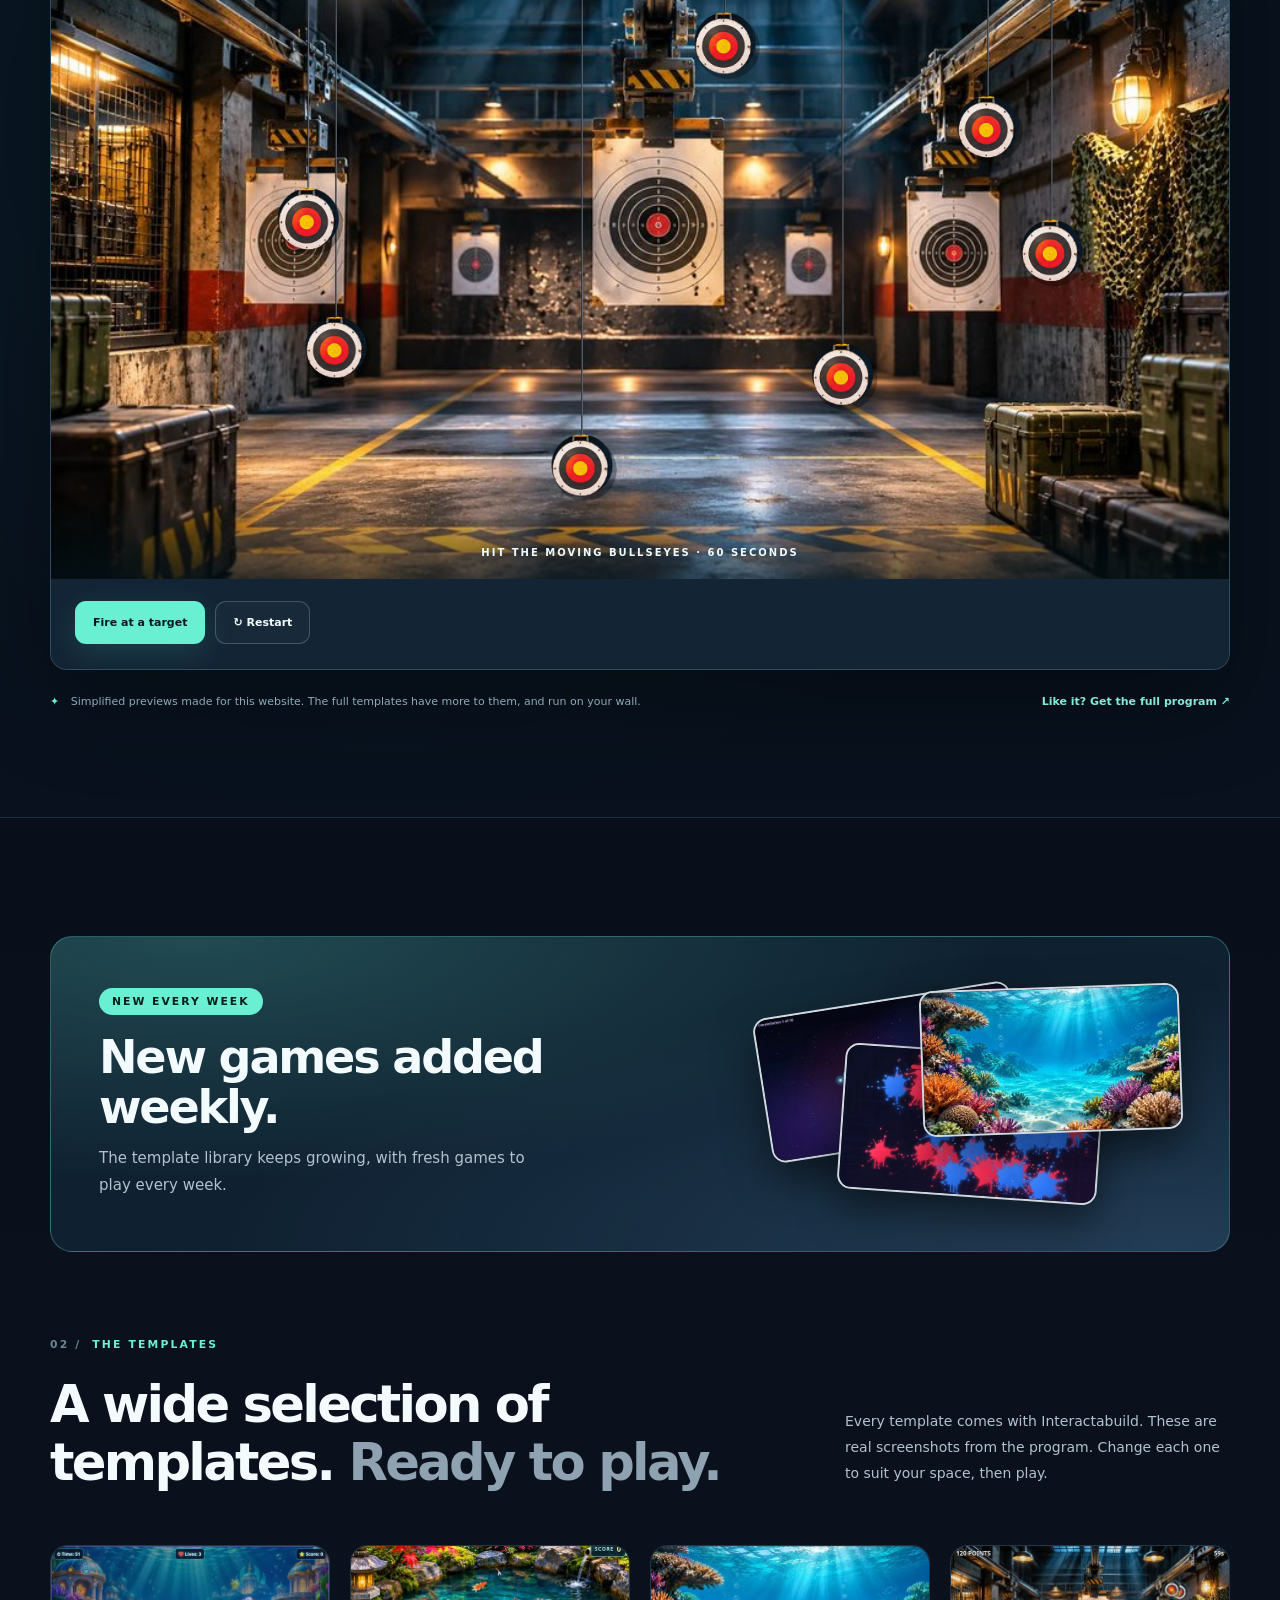
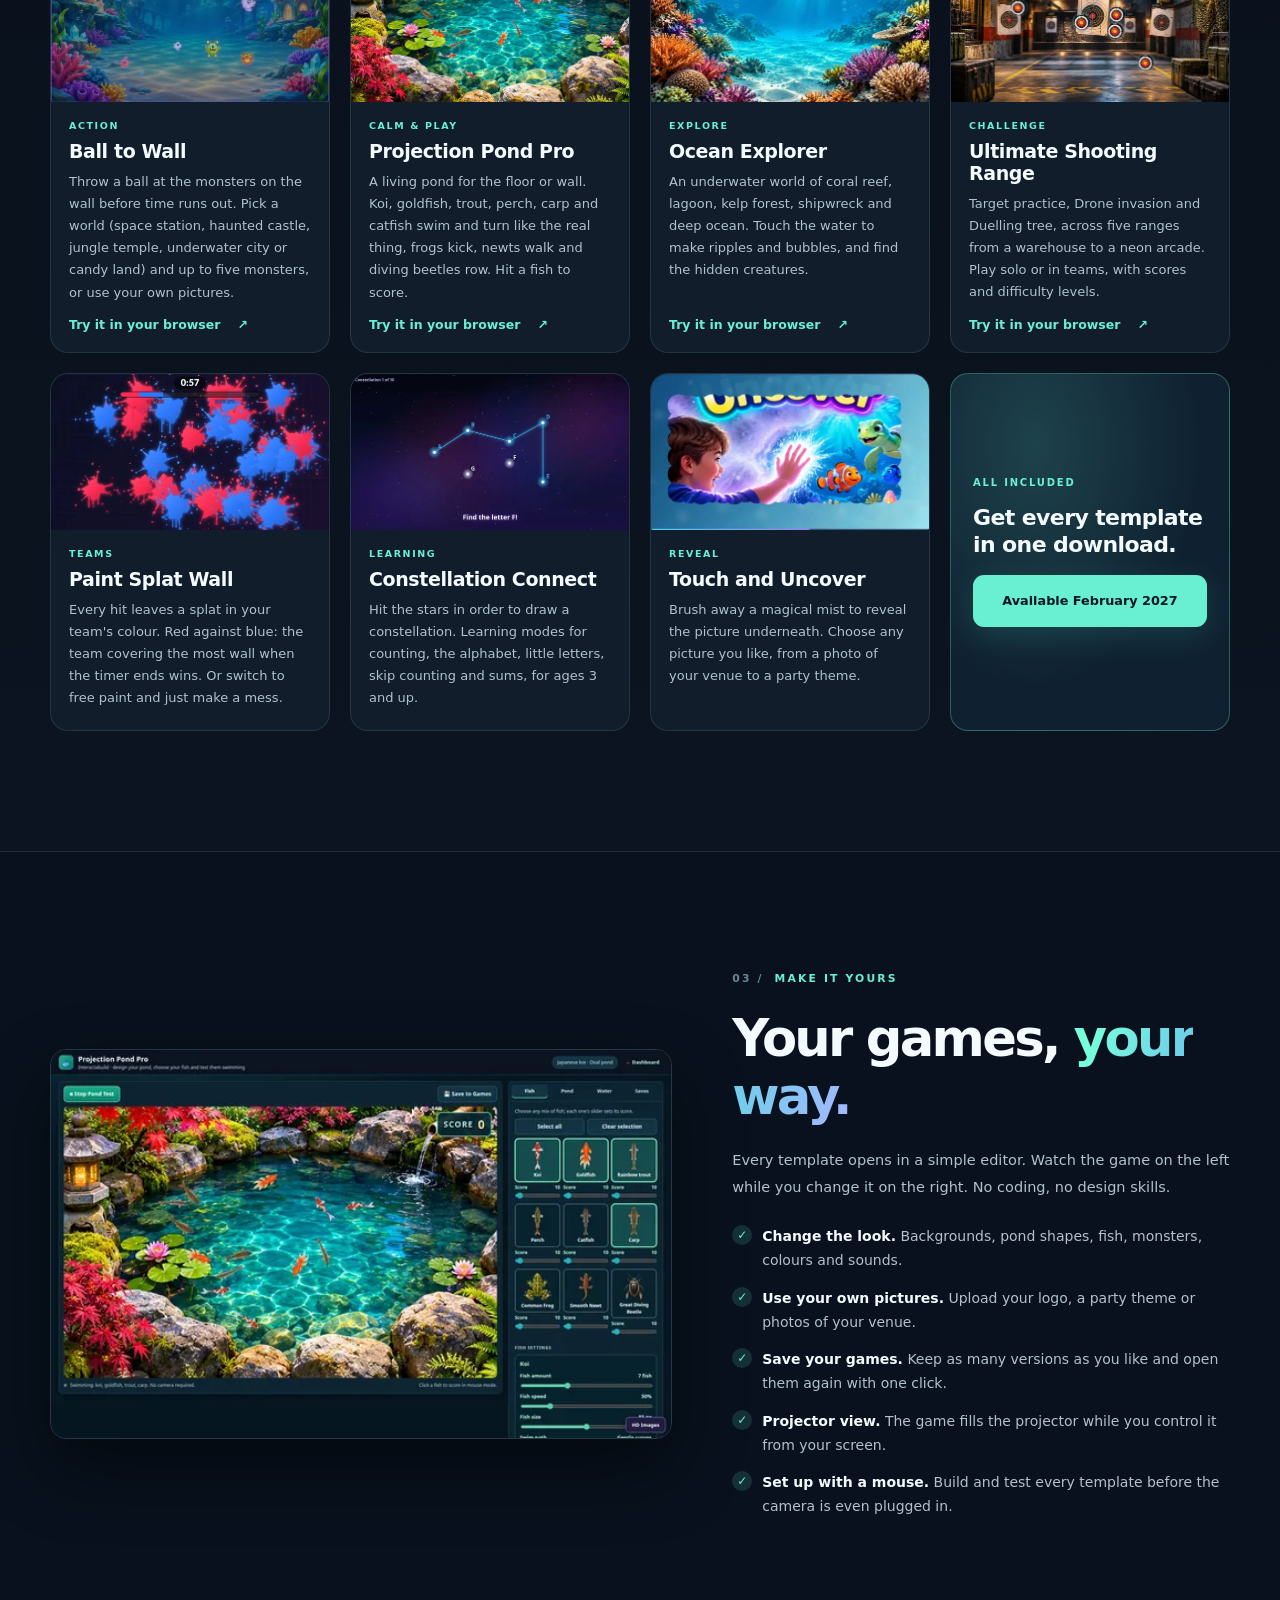
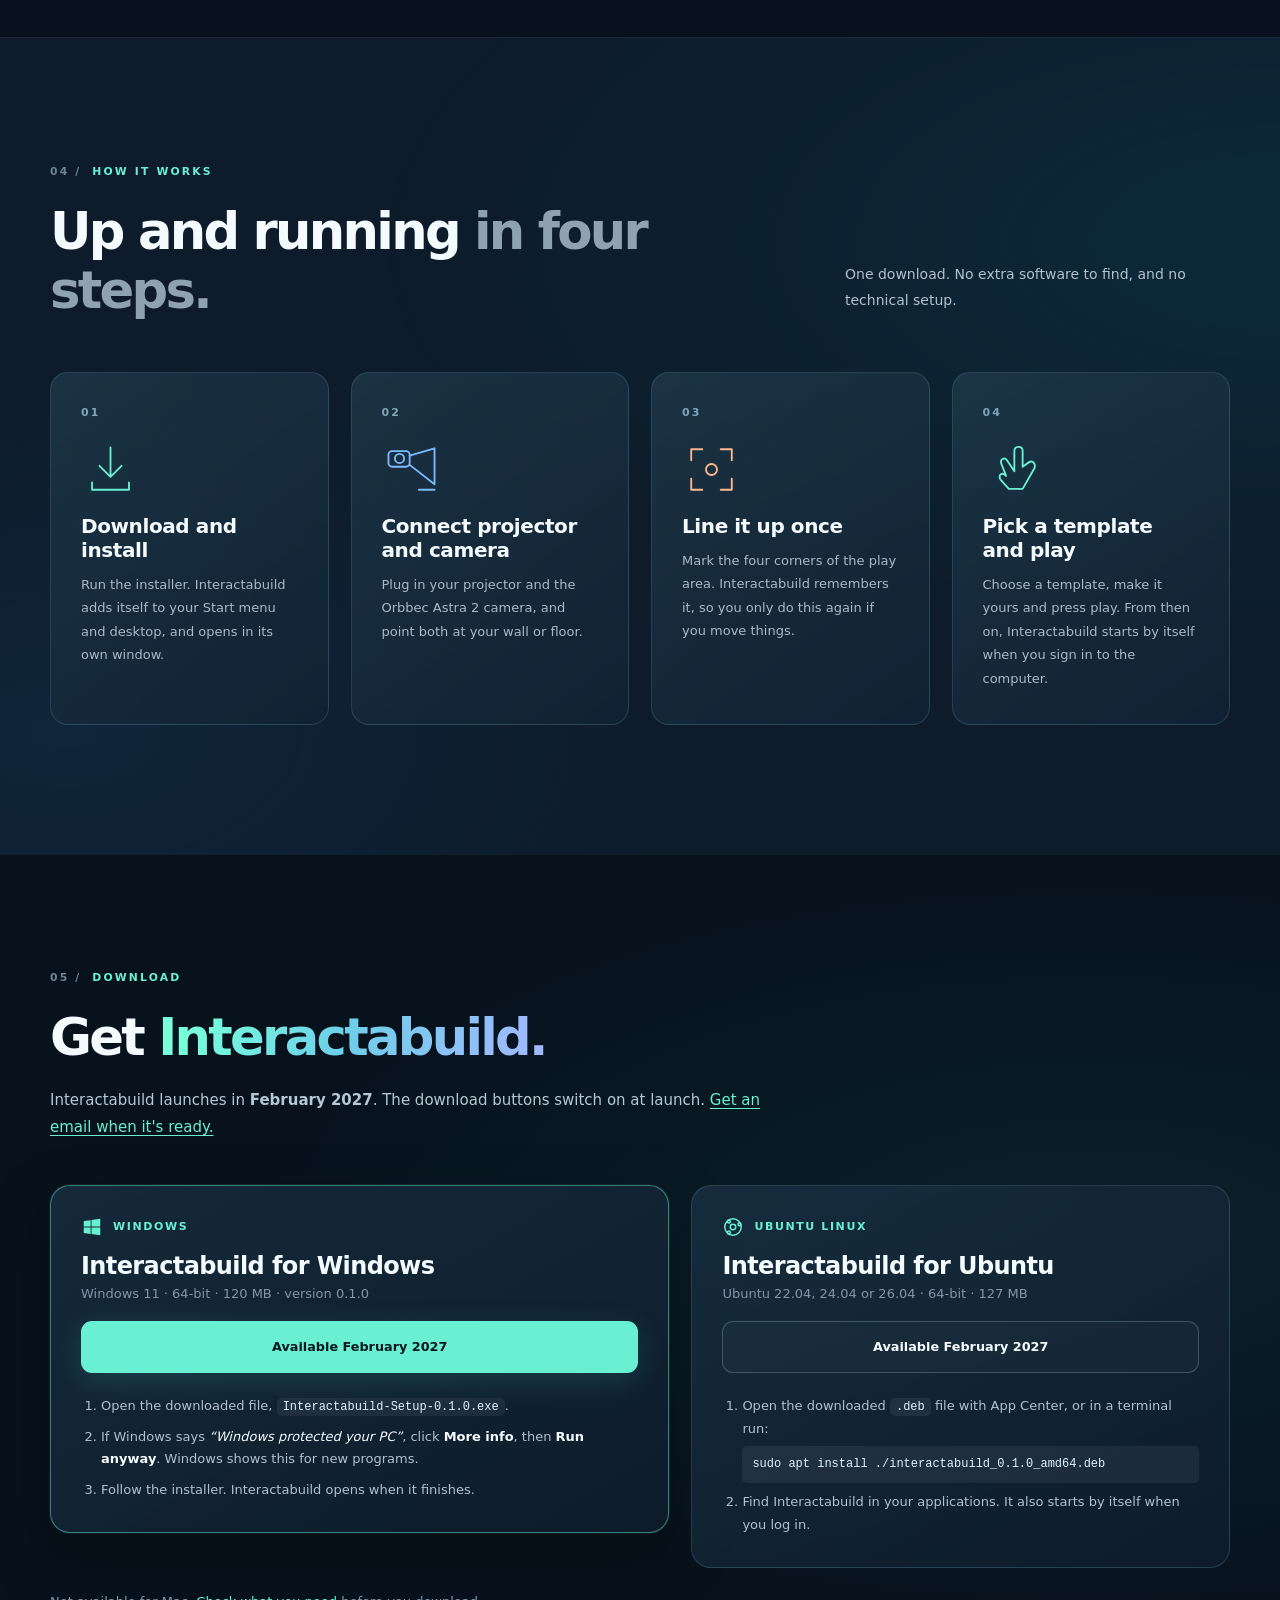
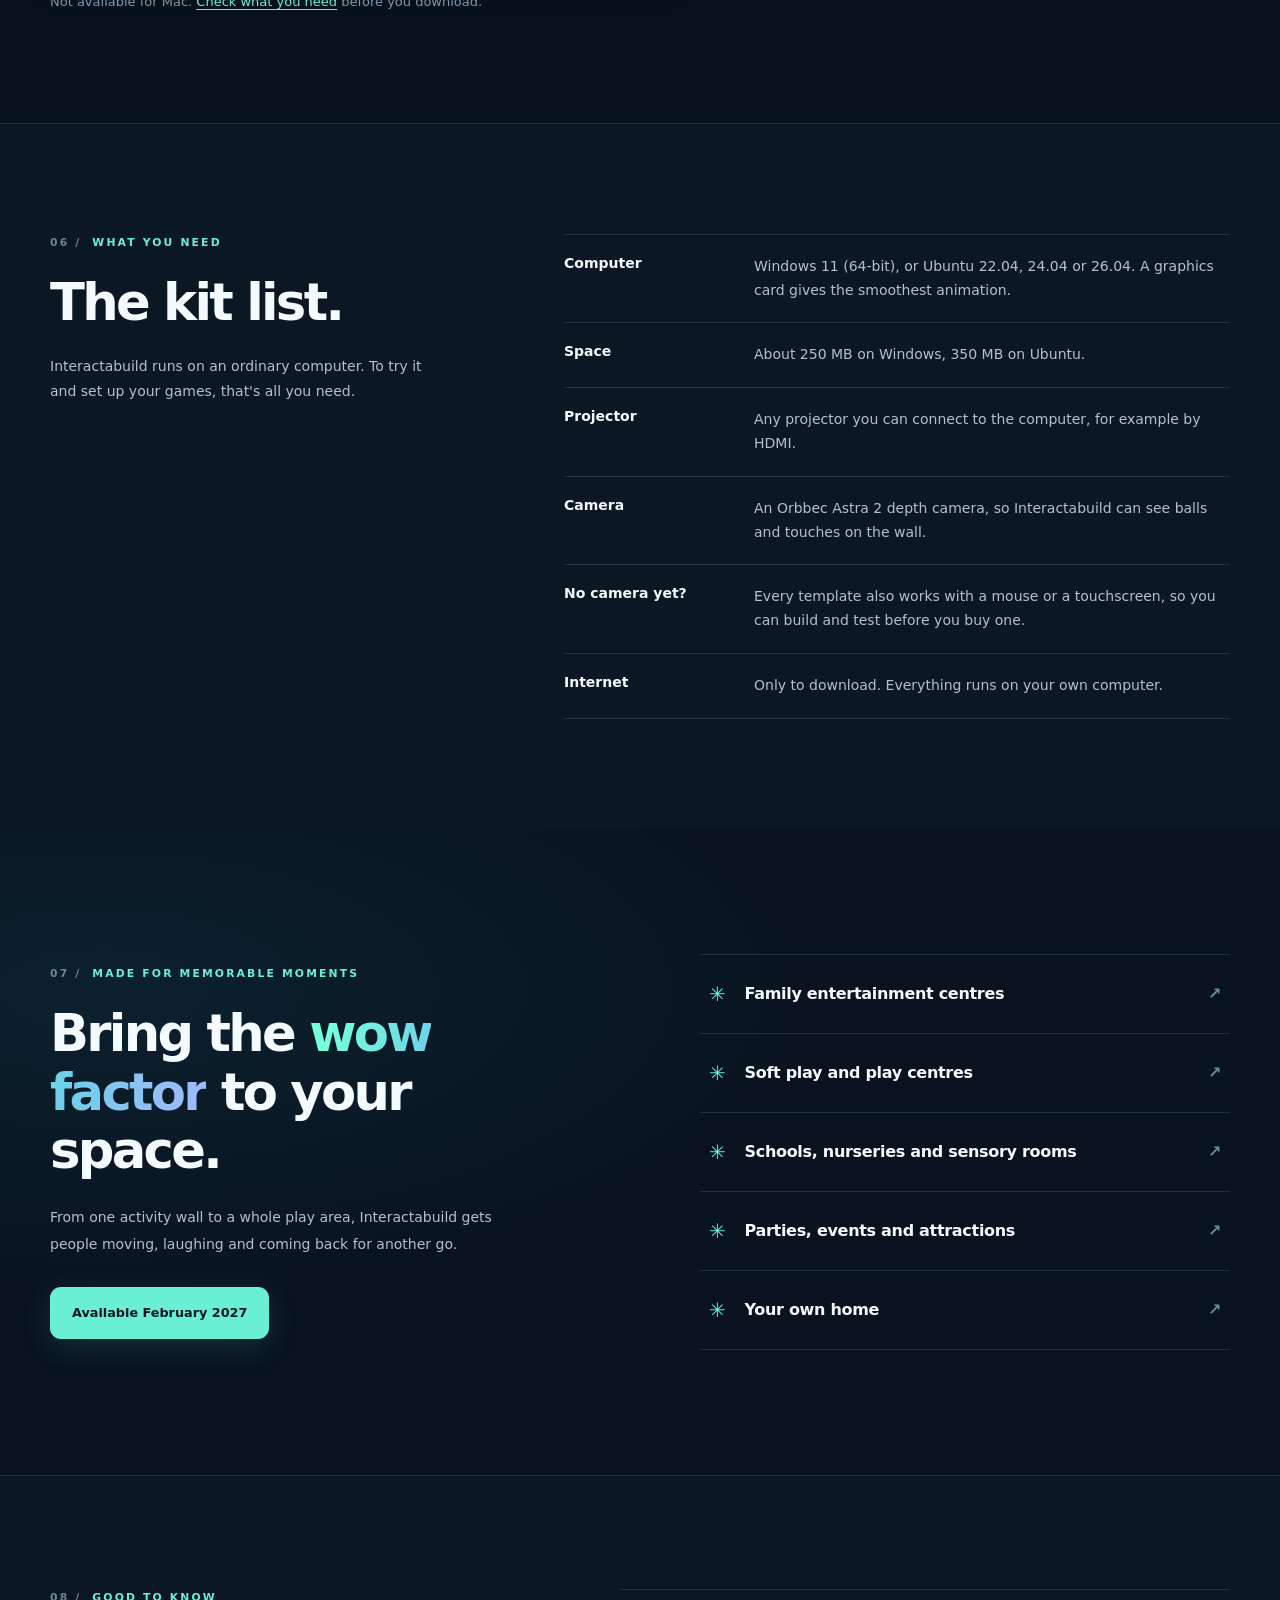
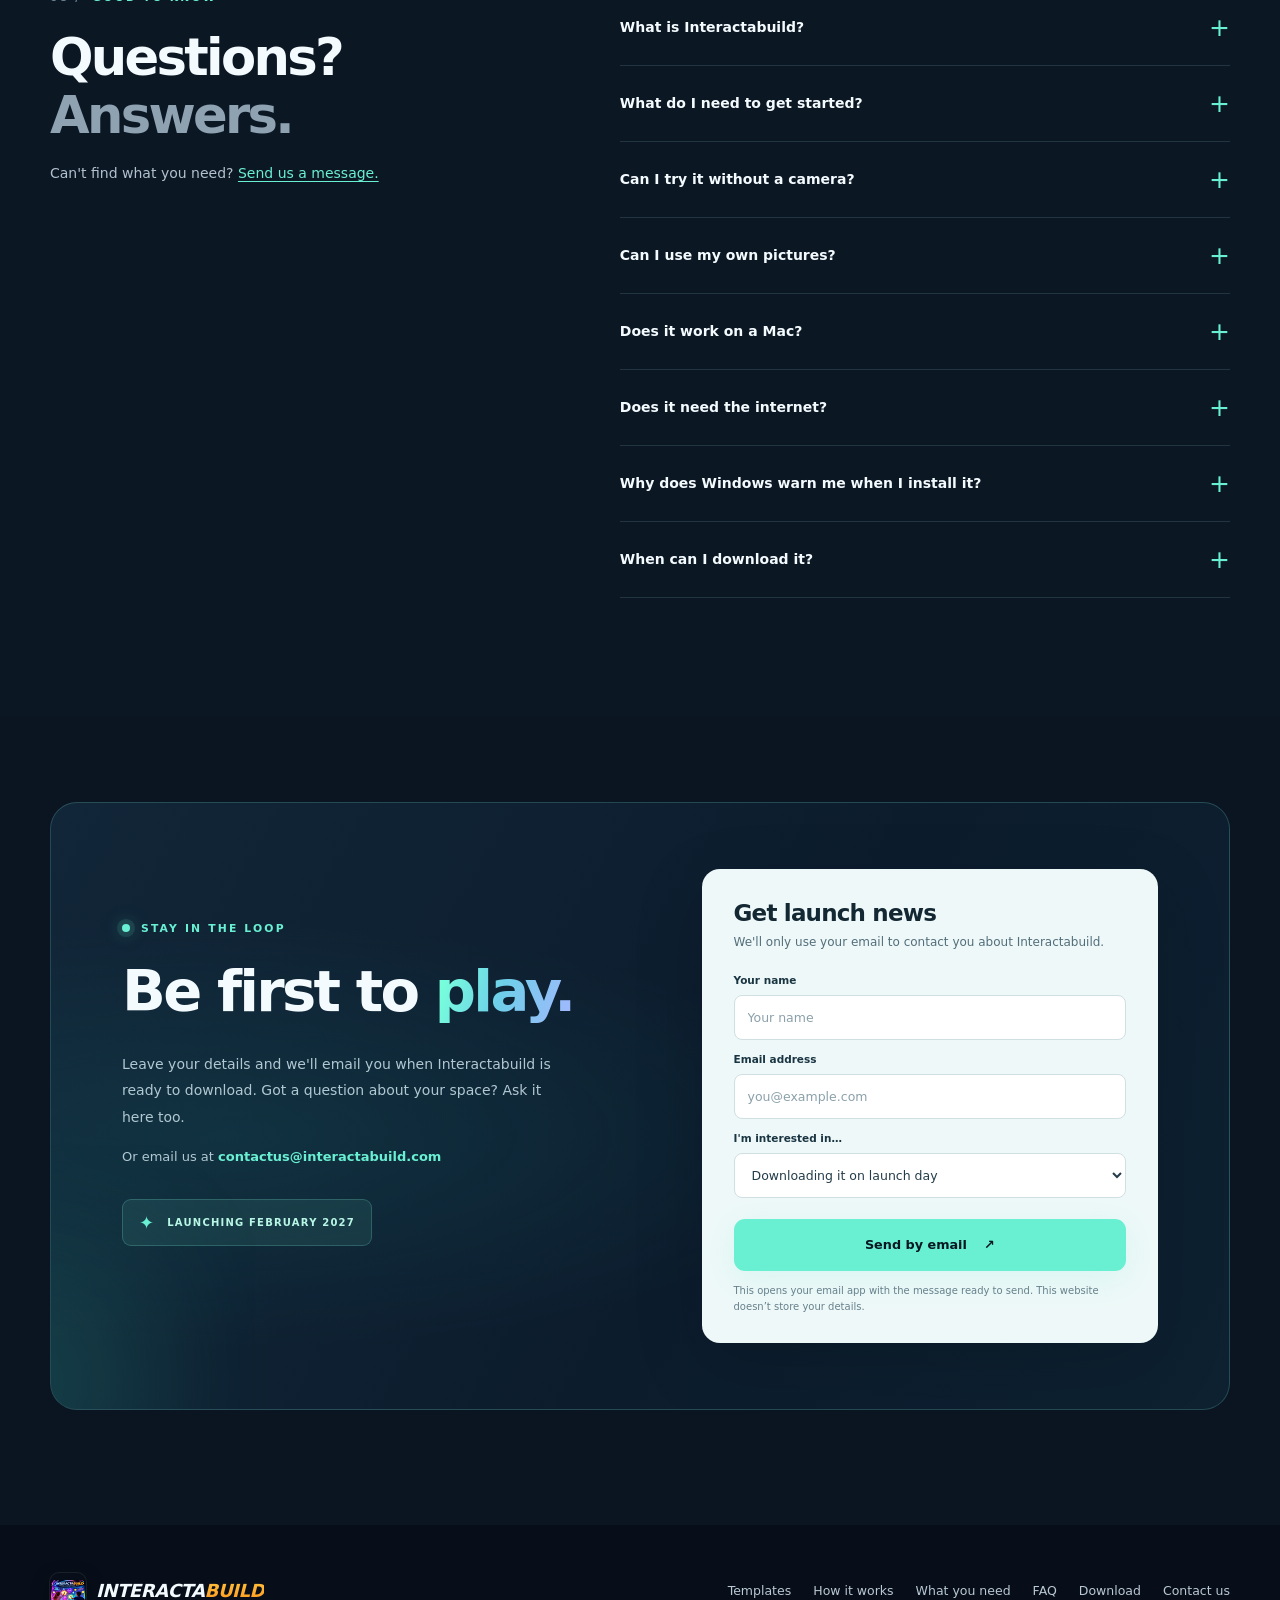
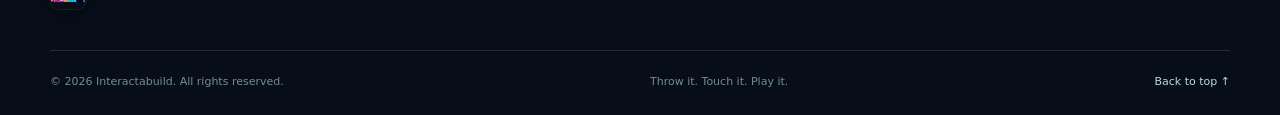
==== commit 379850a2: "Website editor: 2 text changes" ====
--- a/index.html
+++ b/index.html
@@ -76,8 +76,8 @@
           <div class="section-top demo-section-top">
             <div><p class="eyebrow"><span class="section-number">01 /</span> TRY IT NOW</p><h2 id="demos-heading">Have a go. <span class="gradient-type">Right here.</span></h2></div>
           </div>
-          <p class="section-intro demo-intro">Try four of the templates right now with your mouse, or your finger on a phone or tablet. Choose one with the buttons below, play, and press <strong>Restart</strong> to start again. No camera or download needed.</p>
-          <p class="demo-guide-note">On your wall, the full versions do the same with a real ball, foam dart or hand, picked up by the camera.</p>
+          <p class="section-intro demo-intro">Interact with four of our templates using your mouse or finger. select a template below and get a taster of the incredible games you can create right here in Interactabuild.&nbsp;</p>
+          <p class="demo-guide-note">On your wall, the full versions do the same with a real ball, foam dart or hand, picked up by the camera, each template you see is fully editable in our software.&nbsp;</p>
           <div class="demo-switcher" role="tablist" aria-label="Choose a template to try">
             <button id="demo-tab-range" type="button" role="tab" aria-selected="true" aria-controls="demo-panel" class="demo-tab is-active" data-demo="range"><span class="demo-tab-num">01</span><span>Shooting Range</span></button>
             <button id="demo-tab-wall" type="button" role="tab" aria-selected="false" aria-controls="demo-panel" tabindex="-1" class="demo-tab" data-demo="wall"><span class="demo-tab-num">02</span><span>Ball to Wall</span></button>
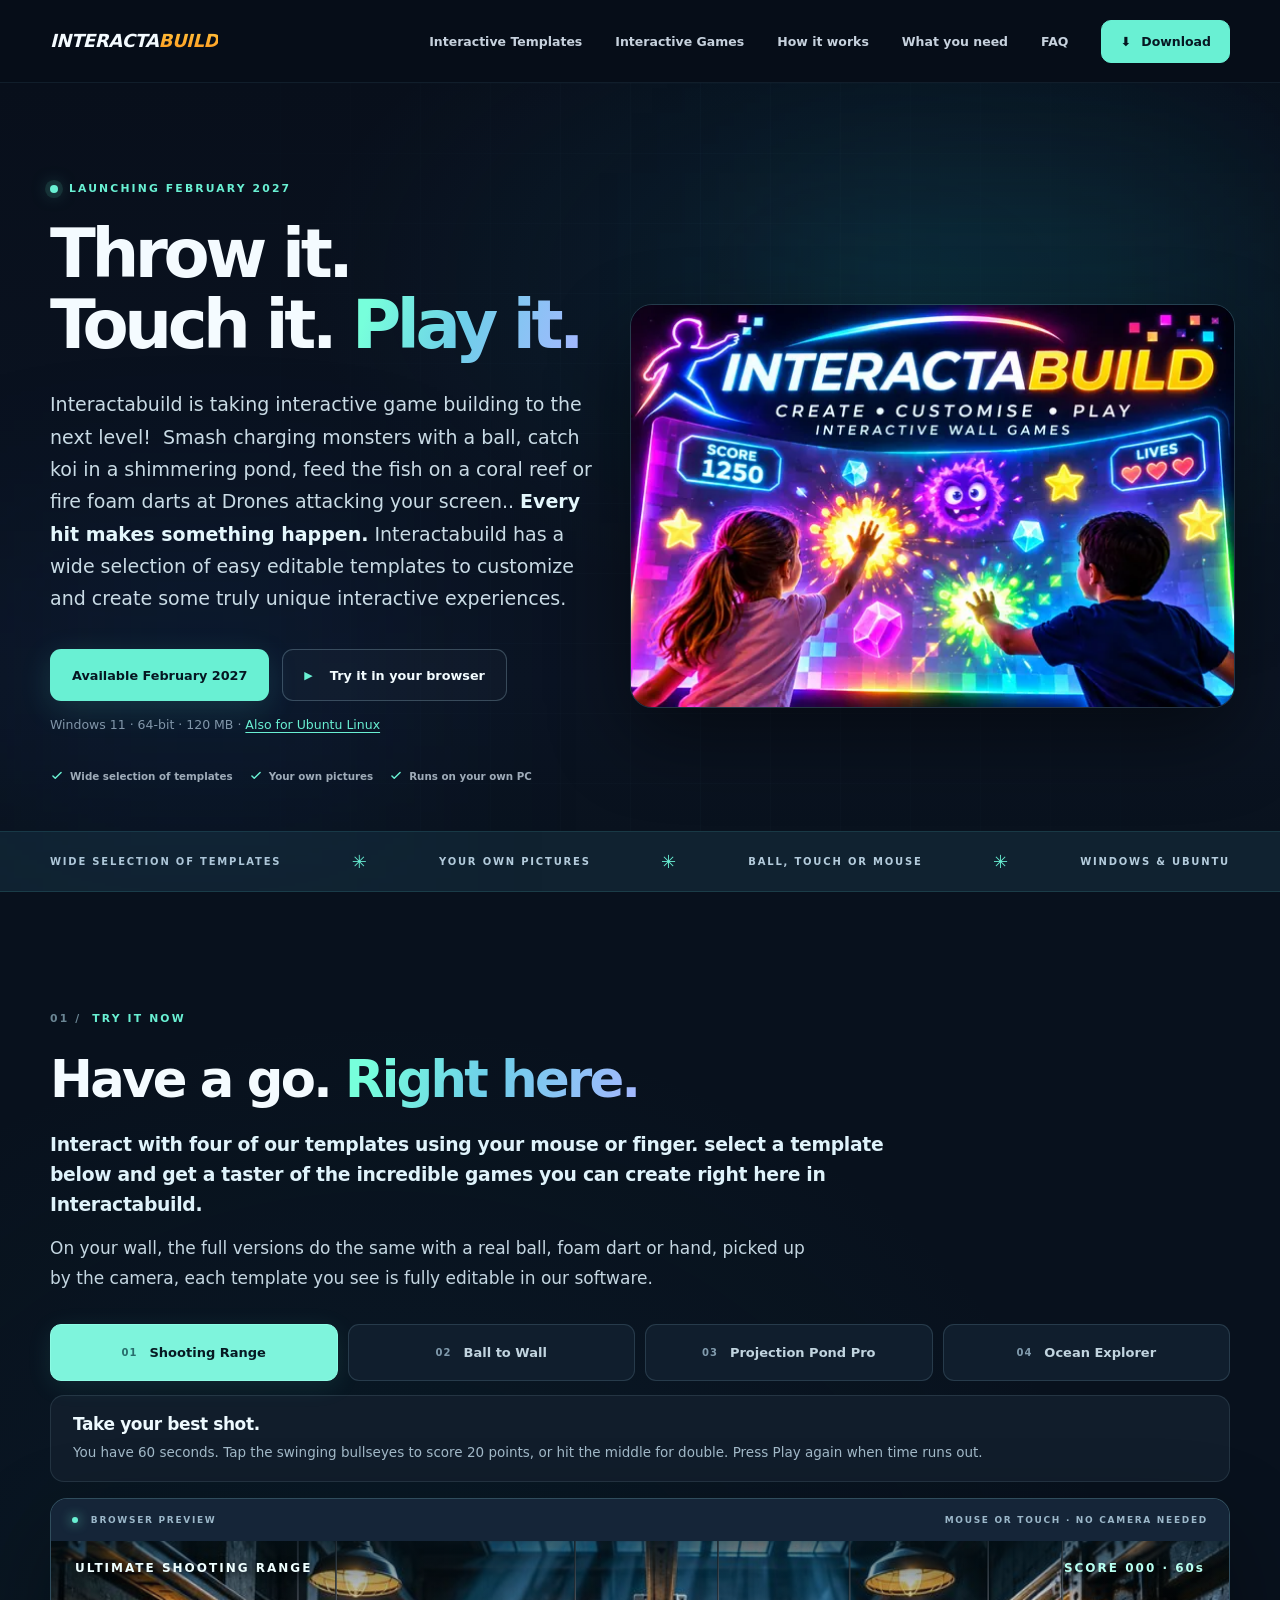
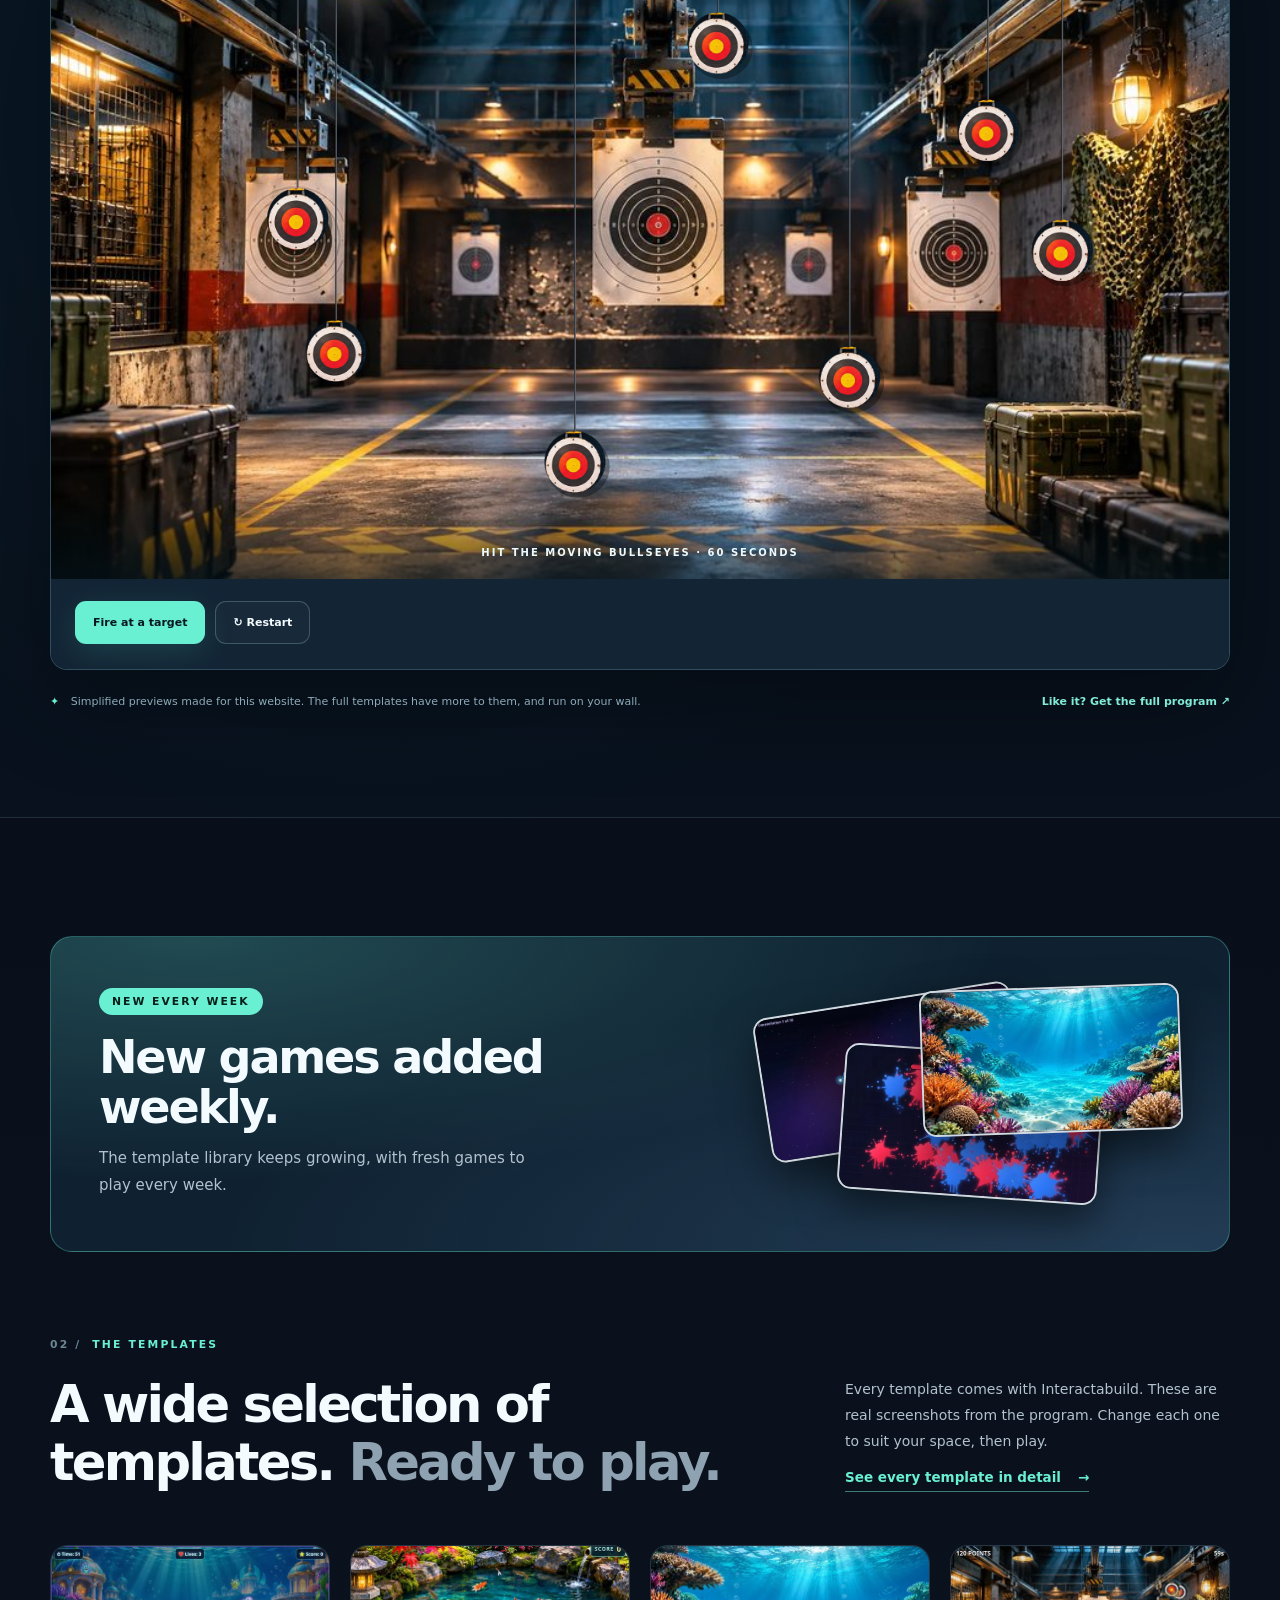
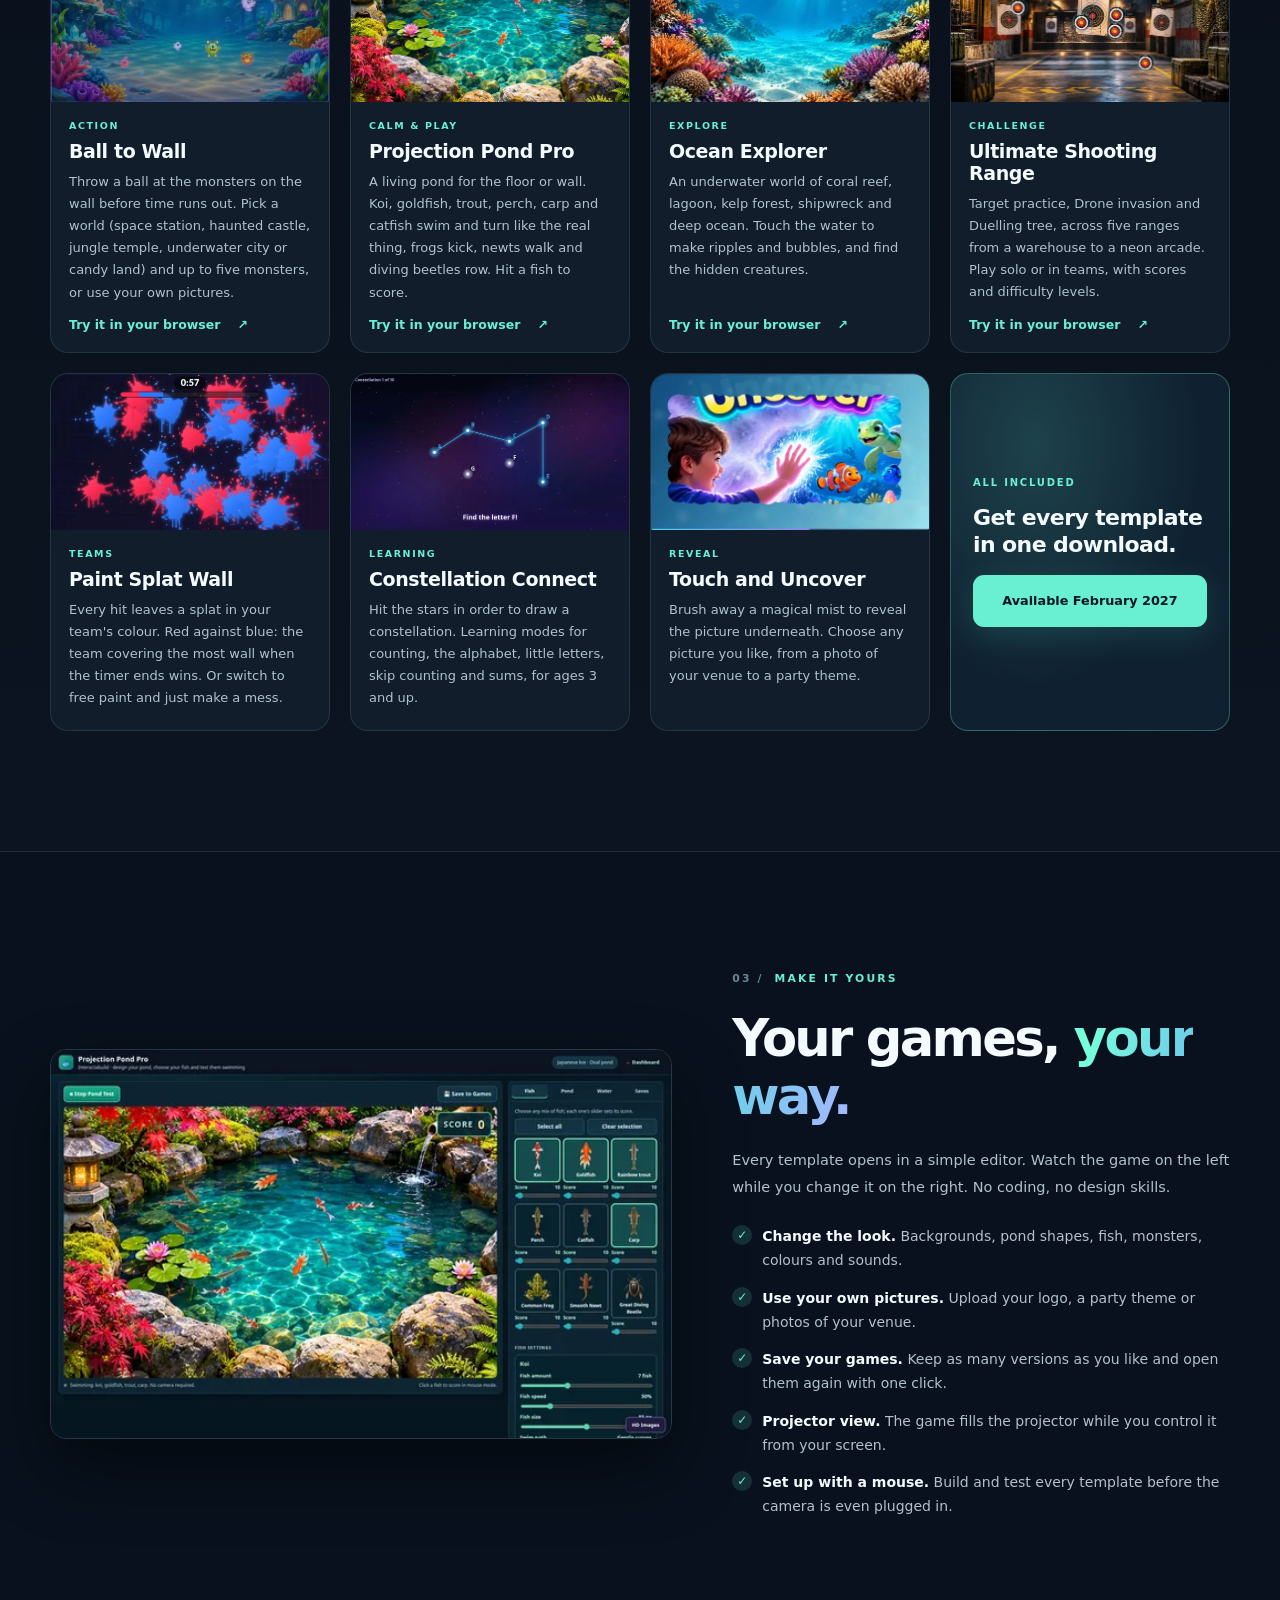
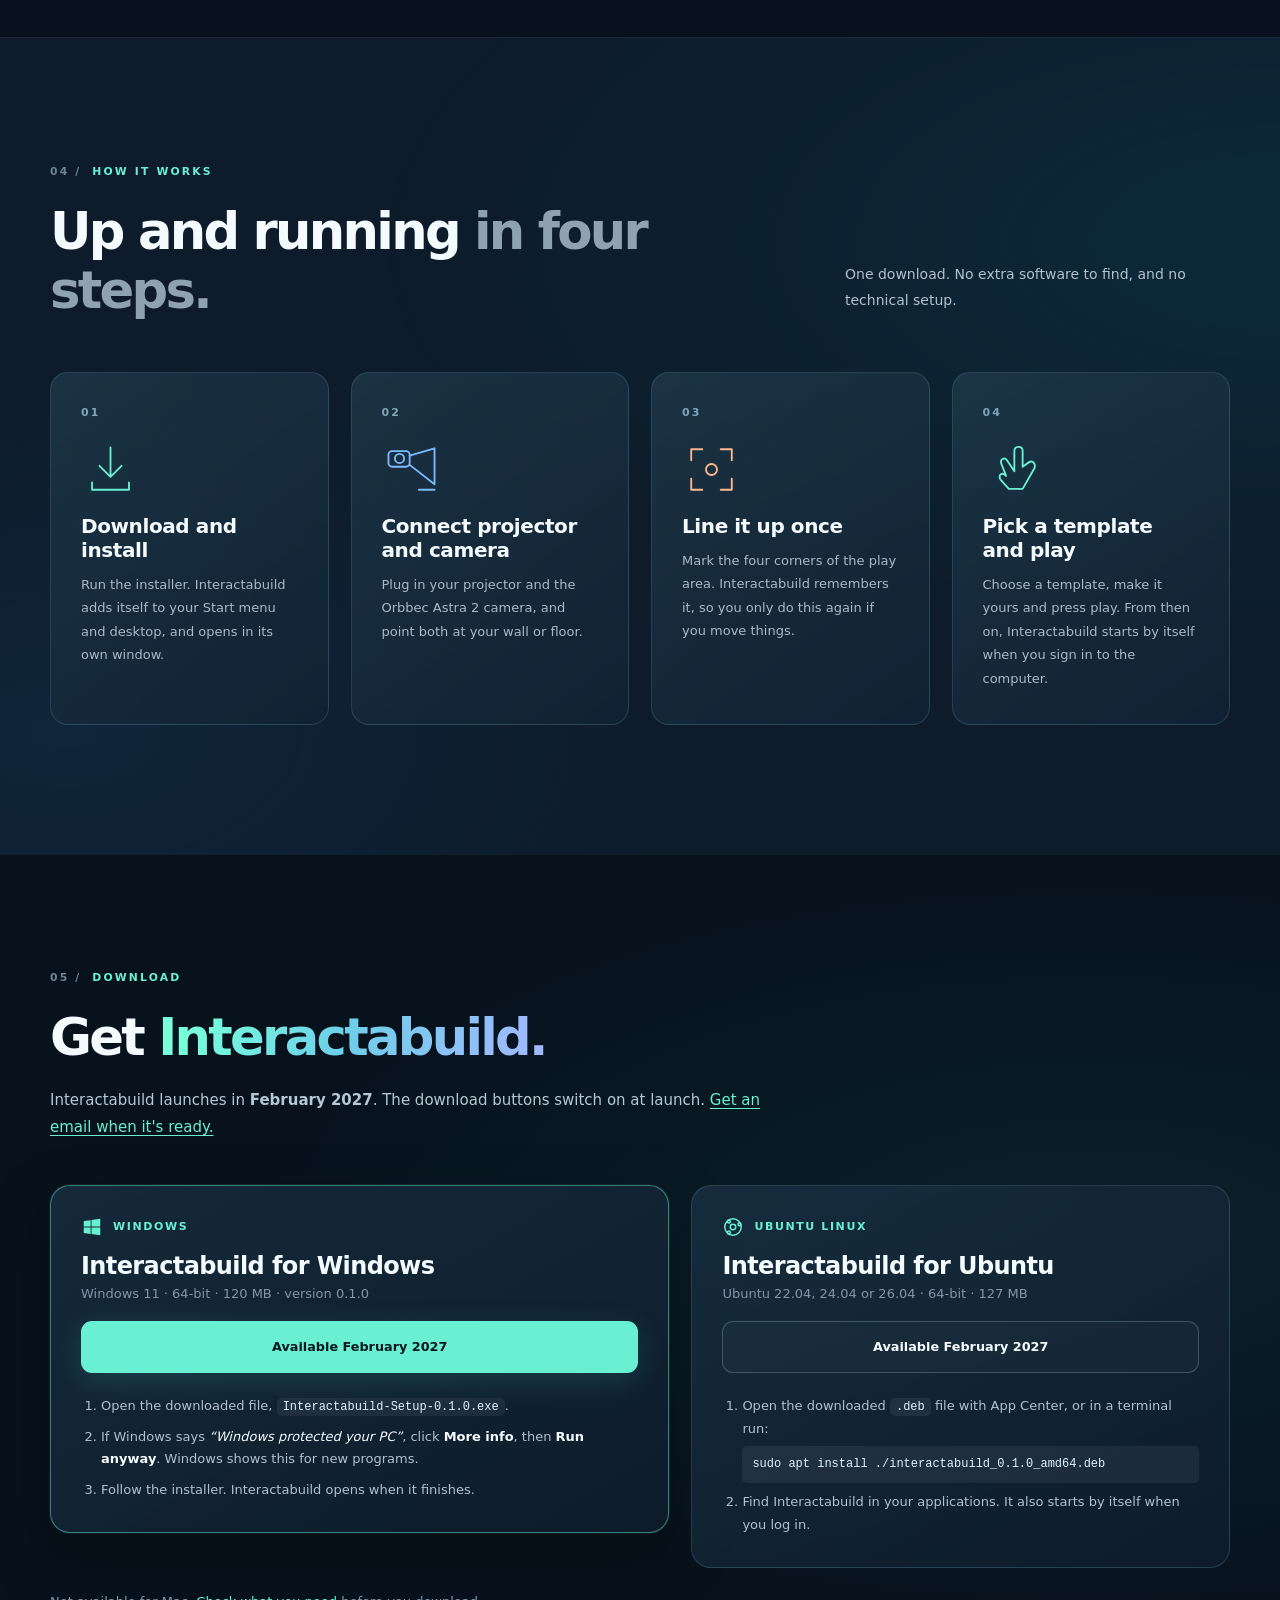
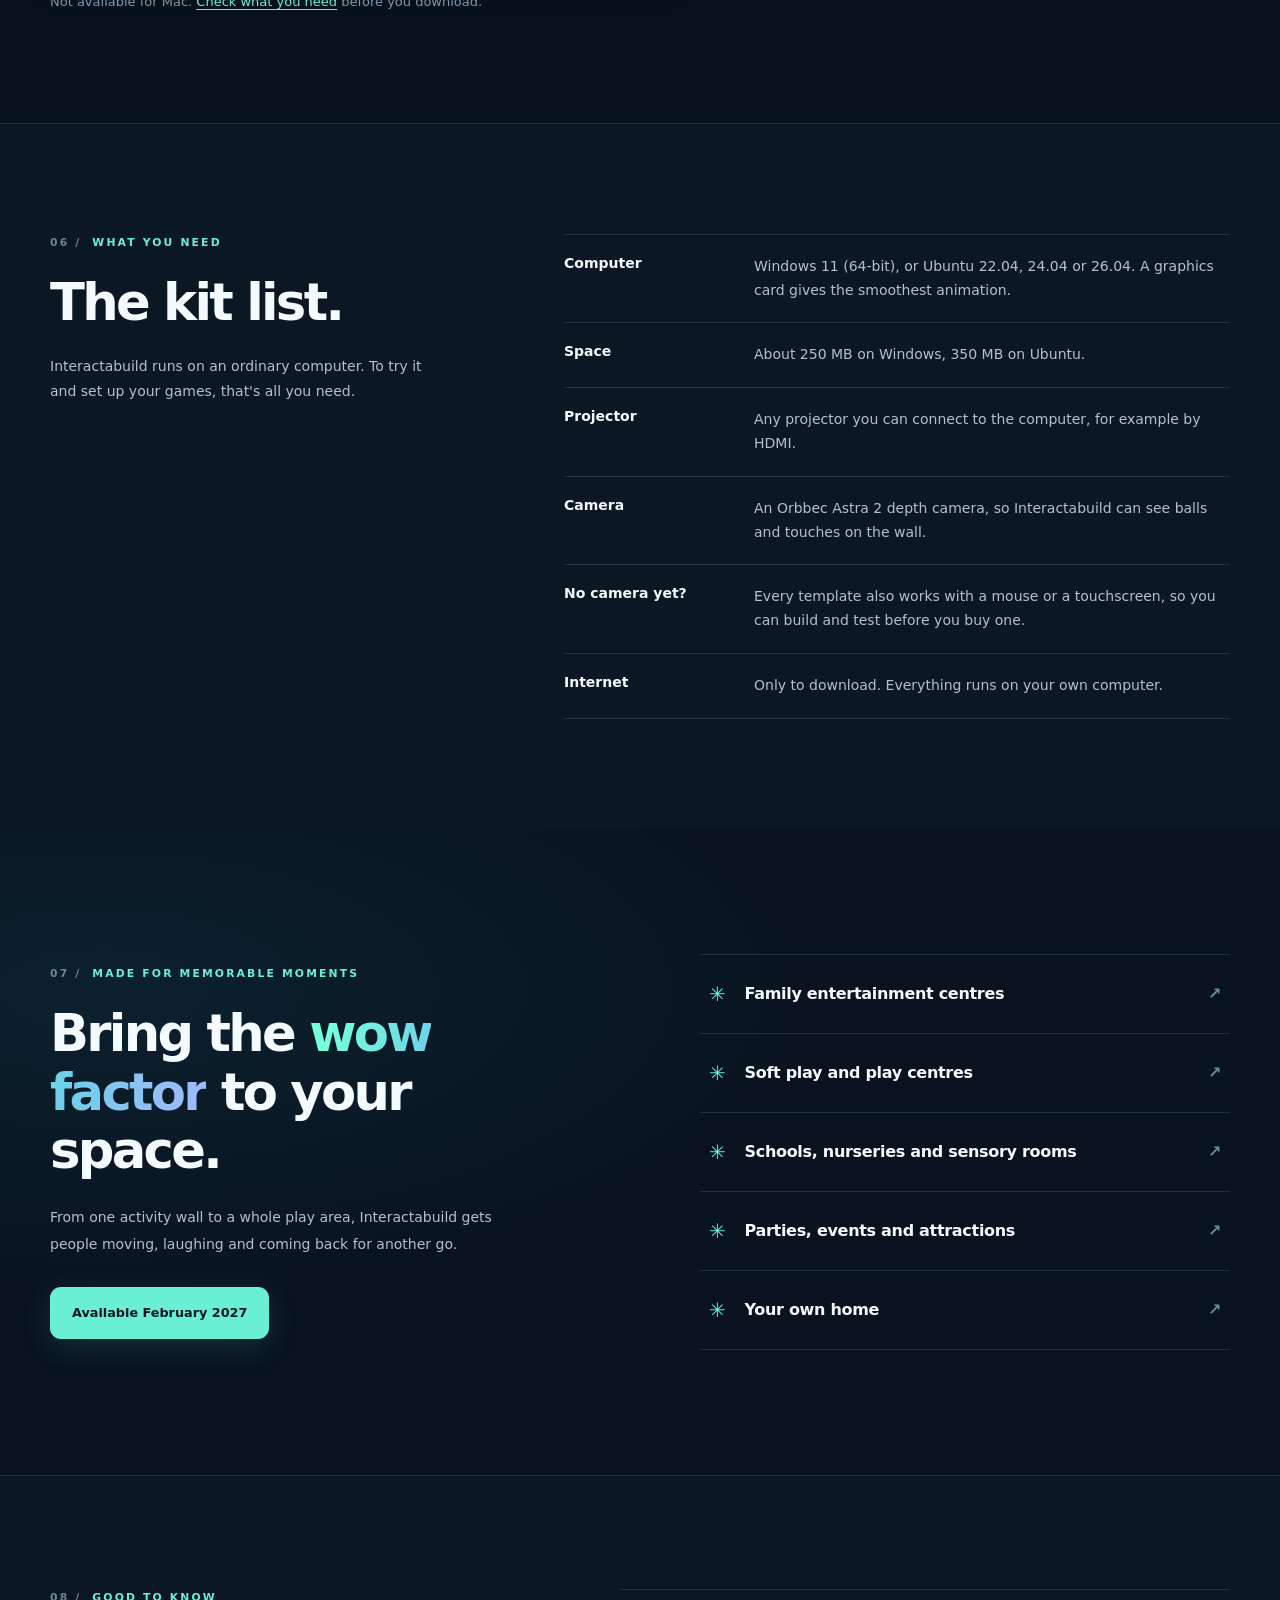
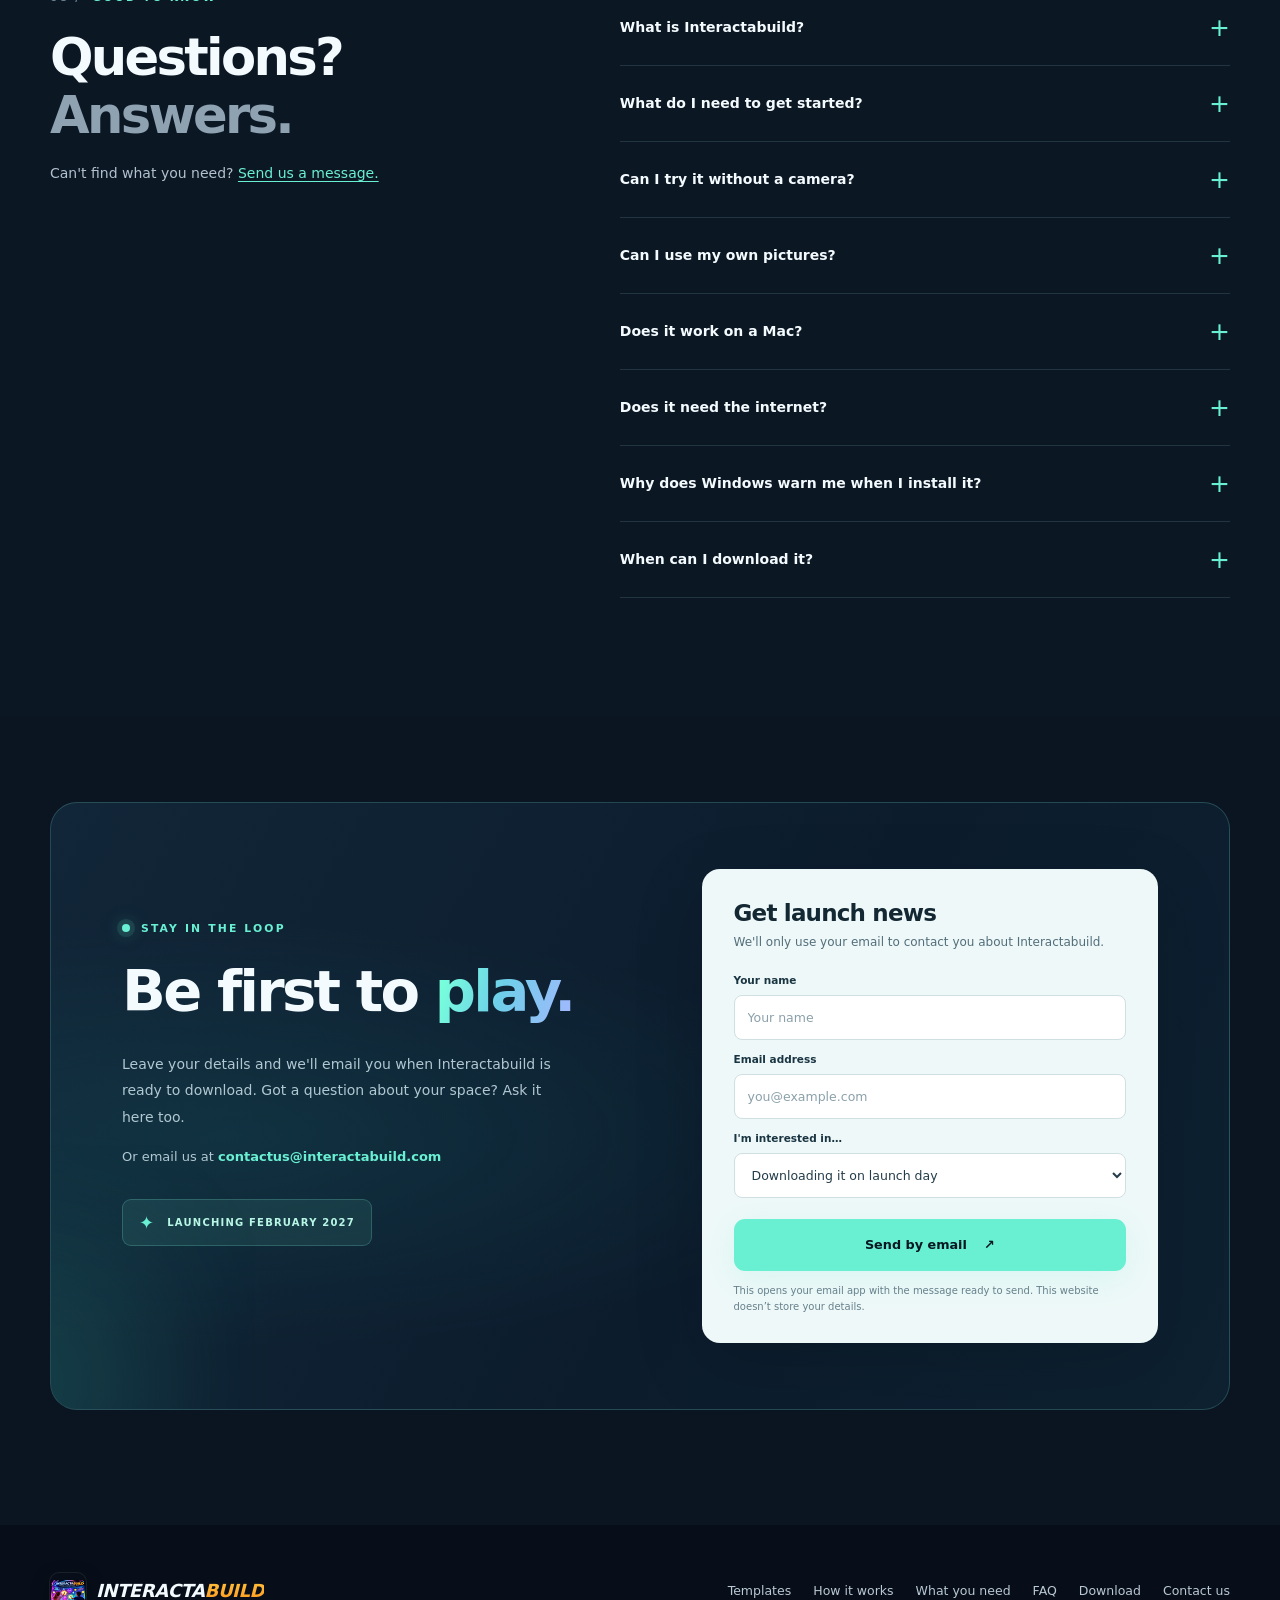
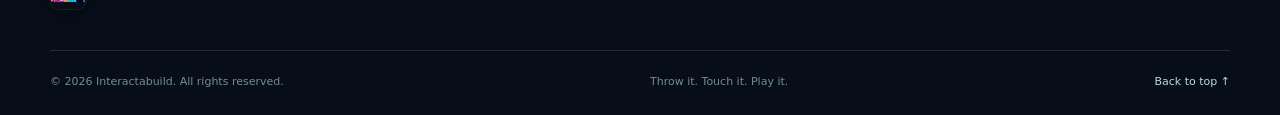
==== commit 1f27d65d: "Templates page: every template in detail, linked from the menu, footer and home page templates.html " ====
--- a/index.html
+++ b/index.html
@@ -26,7 +26,7 @@
           <span class="brand-word">INTERACTA<span class="brand-build">BUILD</span></span>
         </a>
         <nav class="nav-links" id="main-nav" aria-label="Main navigation">
-          <a href="#games">Interactive Templates</a>
+          <a href="templates.html">Interactive Templates</a>
           <a href="#create">Interactive Games</a>
           <a href="#how-it-works">How it works</a>
           <a href="#requirements">What you need</a>
@@ -117,7 +117,7 @@
           </div>
           <div class="section-top">
             <div><p class="eyebrow"><span class="section-number">02 /</span> THE TEMPLATES</p><h2 id="games-heading">A wide selection of templates. <span class="soft-text">Ready to play.</span></h2></div>
-            <p class="section-intro">Every template comes with Interactabuild. These are real screenshots from the program. Change each one to suit your space, then play.</p>
+            <div class="section-intro-wrap"><p class="section-intro">Every template comes with Interactabuild. These are real screenshots from the program. Change each one to suit your space, then play.</p><a class="text-link tpl-all-link" href="templates.html">See every template in detail <span aria-hidden="true">→</span></a></div>
           </div>
           <div class="games-grid">
             <article class="game-card">
@@ -297,7 +297,7 @@
       <section class="contact-section section" id="notify" aria-labelledby="contact-heading"><div class="wrap contact-panel"><div class="contact-glow" aria-hidden="true"></div><div class="contact-copy"><p class="eyebrow"><span class="pulse-dot" aria-hidden="true"></span> STAY IN THE LOOP</p><h2 id="contact-heading">Be first to <span class="gradient-type">play.</span></h2><p>Leave your details and we'll email you when Interactabuild is ready to download. Got a question about your space? Ask it here too.</p><p class="contact-direct">Or email us at <a href="mailto:contactus@interactabuild.com">contactus@interactabuild.com</a></p><div class="launch-pill"><span aria-hidden="true">✦</span> <span data-release-pill>LAUNCHING FEBRUARY 2027</span></div></div><form id="interest-form" class="contact-form"><h3>Get launch news</h3><p class="form-subtitle">We'll only use your email to contact you about Interactabuild.</p><label for="name">Your name</label><input id="name" name="name" type="text" autocomplete="name" placeholder="Your name" required maxlength="120"><label for="email">Email address</label><input id="email" name="email" type="email" autocomplete="email" placeholder="you@example.com" required maxlength="200"><label for="interest">I'm interested in…</label><select id="interest" name="interest"><option>Downloading it on launch day</option><option>Using it at my venue</option><option>Using it at home</option><option>Asking a question</option></select><button type="submit" class="btn btn-primary form-submit">Keep me posted <span aria-hidden="true">↗</span></button><p class="form-privacy">This website doesn't store your details.</p><div id="form-status" role="status" aria-live="polite" hidden></div><button type="button" id="copy-enquiry" class="copy-enquiry" hidden>Copy message text</button></form></div></section>
     </main>
 
-    <footer class="site-footer"><div class="wrap footer-top"><a href="#top" class="brand footer-brand" aria-label="Interactabuild home"><img class="brand-logo" src="assets/favicon-64.png" alt="" width="36" height="36"><span class="brand-word">INTERACTA<span class="brand-build">BUILD</span></span></a><nav class="footer-nav" aria-label="Footer"><a href="#games">Templates</a><a href="#how-it-works">How it works</a><a href="#requirements">What you need</a><a href="#faq">FAQ</a><a href="#download">Download</a><a href="mailto:contactus@interactabuild.com">Contact us</a></nav></div><div class="wrap footer-bottom"><span>© <span id="year">2026</span> Interactabuild. All rights reserved.</span><span>Throw it. Touch it. Play it.</span><a href="#top">Back to top ↑</a></div></footer>
+    <footer class="site-footer"><div class="wrap footer-top"><a href="#top" class="brand footer-brand" aria-label="Interactabuild home"><img class="brand-logo" src="assets/favicon-64.png" alt="" width="36" height="36"><span class="brand-word">INTERACTA<span class="brand-build">BUILD</span></span></a><nav class="footer-nav" aria-label="Footer"><a href="templates.html">Templates</a><a href="#how-it-works">How it works</a><a href="#requirements">What you need</a><a href="#faq">FAQ</a><a href="#download">Download</a><a href="mailto:contactus@interactabuild.com">Contact us</a></nav></div><div class="wrap footer-bottom"><span>© <span id="year">2026</span> Interactabuild. All rights reserved.</span><span>Throw it. Touch it. Play it.</span><a href="#top">Back to top ↑</a></div></footer>
   </div>
 </body>
 </html>
--- a/site.css
+++ b/site.css
@@ -153,3 +153,34 @@
 .weekly-stack img:nth-child(3){left:160px;top:8px;transform:rotate(-2deg);z-index:1}
 @media(max-width:900px){.weekly-banner{grid-template-columns:1fr;gap:26px;padding:32px 28px;margin-bottom:64px}.weekly-stack{height:200px;max-width:420px}}
 @media(max-width:650px){.weekly-banner{padding:26px 20px;margin-bottom:52px}.weekly-stack{height:150px}.weekly-stack img{width:46%}.weekly-stack img:nth-child(1){left:0;top:18px}.weekly-stack img:nth-child(2){left:27%;top:55px}.weekly-stack img:nth-child(3){left:54%;top:6px}}
+
+/* Templates page (templates.html) and its links from the home page */
+.section-intro-wrap{display:flex;flex-direction:column;gap:14px;align-items:flex-start}
+.section-intro-wrap .section-intro{margin-bottom:0}
+.tpl-all-link{font-size:13.5px}
+.nav-links a[aria-current="page"]{color:var(--aqua)}
+.tpl-hero{padding:92px 0 40px;background:radial-gradient(ellipse at 15% 0%,rgba(105,240,211,.14),transparent 55%),radial-gradient(ellipse at 90% 30%,rgba(125,187,255,.12),transparent 55%)}
+.tpl-hero h1{font-size:clamp(40px,5vw,68px);line-height:1.06;letter-spacing:-3.2px;font-weight:860;margin:0 0 24px;max-width:900px}
+.tpl-intro{color:var(--text);font-size:16px;line-height:1.85;max-width:640px;margin:0 0 34px}
+.tpl-jump{display:flex;flex-wrap:wrap;gap:10px}
+.tpl-jump a{padding:9px 15px;border:1px solid var(--line);border-radius:999px;background:rgba(255,255,255,.03);font-size:12.5px;font-weight:700;color:#d6e4ee;transition:border-color .2s,color .2s}
+.tpl-jump a:hover{border-color:rgba(105,240,211,.5);color:var(--aqua)}
+.tpl-list-section{padding:40px 0 30px}
+.tpl-rows{display:flex;flex-direction:column;gap:34px}
+.tpl-row{display:grid;grid-template-columns:minmax(0,1.1fr) minmax(0,1fr);gap:48px;align-items:center;padding:30px;border:1px solid rgba(161,210,225,.13);border-radius:var(--radius);background:#0f1a28;scroll-margin-top:100px}
+.tpl-row:nth-child(even) .tpl-shot{order:2}
+.tpl-shot{margin:0}
+.tpl-shot img{display:block;width:100%;height:auto;aspect-ratio:16/9;object-fit:cover;border-radius:14px;background:#0b1726;border:1px solid rgba(161,210,225,.13)}
+.tpl-body h2{font-size:clamp(28px,2.8vw,38px);letter-spacing:-1.4px;line-height:1.12;font-weight:850;margin:10px 0 14px}
+.tpl-text{color:var(--text);font-size:15px;line-height:1.8;margin:0 0 22px}
+.tpl-body h3{font-size:11px;letter-spacing:2px;font-weight:800;color:#d6e4ee;margin:0 0 12px;text-transform:uppercase}
+.tpl-list{list-style:none;margin:0 0 26px;padding:0;display:grid;gap:9px}
+.tpl-list li{position:relative;padding-left:24px;color:#c4d3de;font-size:14px;line-height:1.6}
+.tpl-list li::before{content:"";position:absolute;left:2px;top:.5em;width:9px;height:9px;border-radius:3px;background:var(--aqua);transform:rotate(45deg)}
+.tpl-actions{display:flex;flex-wrap:wrap;align-items:center;gap:22px}
+.tpl-actions .text-link{margin-top:0}
+.tpl-cta{padding:50px 0 110px}
+.tpl-cta-panel{margin:0}
+.tpl-cta-panel .tpl-actions{margin-top:26px}
+@media(max-width:900px){.tpl-hero{padding:64px 0 28px}.tpl-row{grid-template-columns:1fr;gap:24px;padding:22px}.tpl-row:nth-child(even) .tpl-shot{order:0}}
+@media(max-width:650px){.tpl-hero h1{letter-spacing:-2px}.tpl-intro{font-size:15px}.tpl-row{padding:16px 16px 22px}.tpl-rows{gap:22px}.tpl-cta{padding:30px 0 70px}.tpl-actions .btn{width:100%;justify-content:center}}
